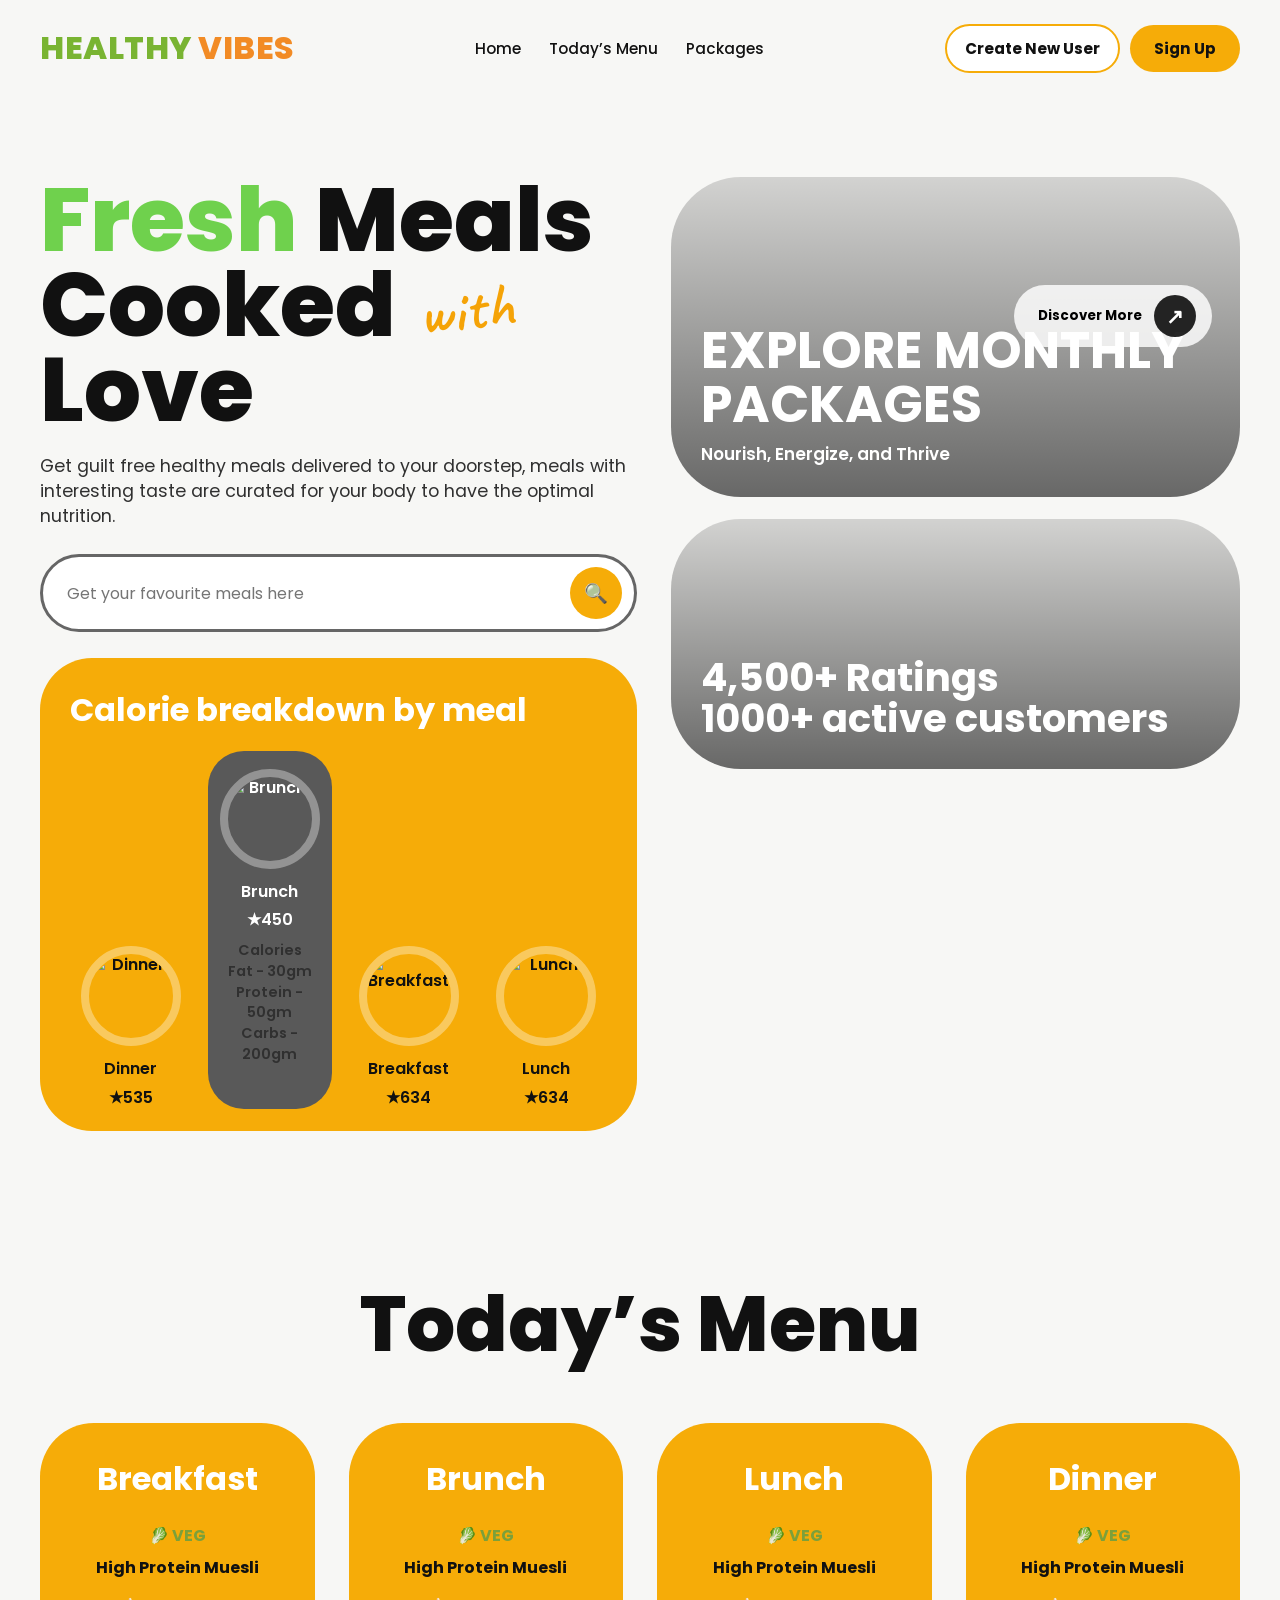
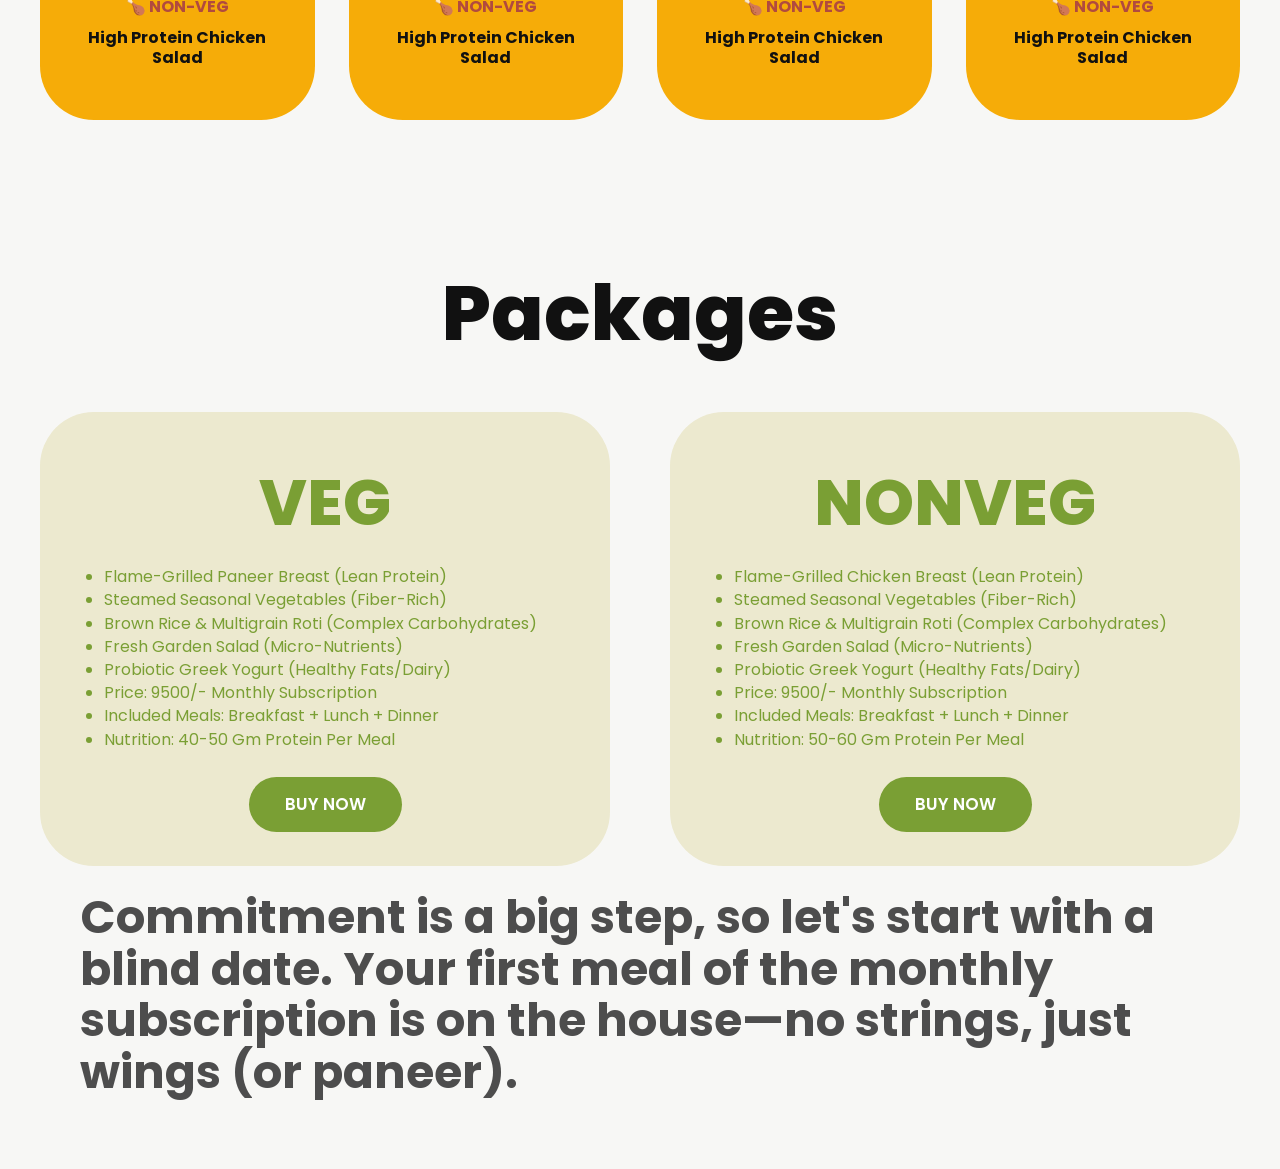
==== index.html @ 07b71674 "Add files via upload" ====
<!DOCTYPE html>
<html lang="en">
<head>
  <meta charset="UTF-8" />
  <meta name="viewport" content="width=device-width, initial-scale=1.0" />
  <title>HealthyVibes</title>
  <link rel="preconnect" href="https://fonts.googleapis.com">
  <link rel="preconnect" href="https://fonts.gstatic.com" crossorigin>
  <link href="https://fonts.googleapis.com/css2?family=Poppins:wght@300;400;500;600;700;800&family=Caveat:wght@600&display=swap" rel="stylesheet">
  <style>
    * { box-sizing: border-box; margin: 0; padding: 0; }
    body {
      font-family: 'Poppins', sans-serif;
      background: #f7f7f5;
      color: #111;
      line-height: 1.4;
    }
    a { text-decoration: none; color: inherit; }
    img { max-width: 100%; display: block; }
    .container { width: min(1200px, calc(100% - 40px)); margin: 0 auto; }

    .navbar {
      display: flex;
      align-items: center;
      justify-content: space-between;
      padding: 24px 0;
      gap: 18px;
    }
    .logo {
      font-size: 2rem;
      font-weight: 800;
      letter-spacing: 0.5px;
      white-space: nowrap;
    }
    .logo .healthy { color: #79b432; }
    .logo .vibes { color: #f28b25; }
    .nav-links {
      display: flex;
      align-items: center;
      gap: 28px;
      font-size: 0.95rem;
      font-weight: 500;
      justify-content: center;
      flex: 1;
    }
    .nav-actions {
      display: flex;
      align-items: center;
      gap: 10px;
    }
    .btn {
      border: none;
      cursor: pointer;
      font-family: inherit;
      border-radius: 999px;
      font-weight: 700;
      transition: 0.2s ease;
    }
    .btn:hover { transform: translateY(-1px); }
    .btn-outline {
      background: #fff;
      border: 2px solid #f6ac08;
      color: #111;
      padding: 11px 18px;
      font-size: 0.95rem;
    }
    .btn-signup {
      background: #f6ac08;
      color: #111;
      padding: 12px 24px;
      font-size: 0.95rem;
    }

    .hero {
      display: grid;
      grid-template-columns: 1.05fr 1fr;
      gap: 34px;
      align-items: start;
      margin-top: 10px;
    }
    .hero-left h1 {
      font-size: clamp(3.1rem, 7vw, 5.8rem);
      line-height: 0.95;
      font-weight: 800;
      margin-bottom: 22px;
    }
    .hero-left h1 .green { color: #6fd14d; }
    .hero-left h1 .script {
      color: #f5a307;
      font-family: 'Caveat', cursive;
      font-size: 0.7em;
      font-weight: 600;
      display: inline-block;
      transform: rotate(-8deg) translateY(-6px);
      margin-left: 6px;
    }
    .hero-left p {
      max-width: 650px;
      font-size: 1.1rem;
      color: #303030;
      margin-bottom: 26px;
    }
    .search-bar {
      display: flex;
      align-items: center;
      border: 3px solid #666;
      border-radius: 999px;
      padding: 10px 12px 10px 24px;
      background: white;
      margin-bottom: 26px;
    }
    .search-bar input {
      border: none;
      outline: none;
      flex: 1;
      font-size: 1rem;
      font-family: inherit;
      color: #444;
      background: transparent;
    }
    .search-btn {
      width: 52px;
      height: 52px;
      border-radius: 50%;
      background: #f6ac08;
      font-size: 1.2rem;
    }

    .calorie-card {
      background: #f6ac08;
      border-radius: 52px;
      padding: 30px 30px 22px;
      position: relative;
    }
    .calorie-card h2 {
      color: white;
      font-size: 2rem;
      margin-bottom: 18px;
      font-weight: 700;
    }
    .meal-list {
      display: grid;
      grid-template-columns: repeat(4, 1fr);
      gap: 16px;
      align-items: end;
    }
    .meal-item {
      text-align: center;
      font-weight: 600;
    }
    .meal-item img {
      width: 100px; height: 100px; object-fit: cover;
      border-radius: 50%;
      margin: 0 auto 12px;
      border: 8px solid rgba(255,255,255,0.35);
    }
    .meal-item small { display: block; margin-top: 6px; font-size: 1rem; }
    .meal-featured {
      background: #595959;
      color: white;
      border-radius: 36px;
      padding: 18px 12px;
    }
    .meal-featured p { font-size: 0.9rem; margin-top: 8px; line-height: 1.45; }

    .hero-right {
      display: grid;
      gap: 22px;
    }
    .promo-card, .rating-card {
      position: relative;
      min-height: 320px;
      border-radius: 70px;
      overflow: hidden;
      color: white;
      display: flex;
      align-items: end;
      padding: 30px;
      background-size: cover;
      background-position: center;
    }
    .promo-card::before, .rating-card::before {
      content: '';
      position: absolute; inset: 0;
      background: linear-gradient(to top, rgba(0,0,0,0.58), rgba(0,0,0,0.15));
    }
    .promo-card > div, .rating-card > div { position: relative; z-index: 1; }
    .promo-card {
      background-image: url('https://images.unsplash.com/photo-1547592180-85f173990554?auto=format&fit=crop&w=1200&q=80');
    }
    .rating-card {
      min-height: 250px;
      background-image: url('https://images.unsplash.com/photo-1512621776951-a57141f2eefd?auto=format&fit=crop&w=1200&q=80');
    }
    .promo-card h2 {
      font-size: clamp(2.1rem, 4vw, 3.8rem);
      font-weight: 700;
      line-height: 1.05;
      margin-bottom: 12px;
      max-width: 520px;
    }
    .promo-card p, .rating-card p {
      font-size: 1.05rem;
      font-weight: 600;
    }
    .discover-btn {
      position: absolute;
      right: 28px;
      bottom: 150px;
      z-index: 2;
      background: rgba(255,255,255,0.82);
      color: black;
      border-radius: 999px;
      padding: 10px 16px 10px 24px;
      display: flex;
      align-items: center;
      gap: 12px;
      font-weight: 700;
    }
    .discover-btn span:last-child {
      width: 42px; height: 42px; border-radius: 50%;
      background: rgba(0,0,0,0.85); color: white;
      display: grid; place-items: center;
      font-size: 1.3rem;
    }
    .rating-card h3 {
      font-size: clamp(2rem, 3vw, 3rem);
      line-height: 1.05;
      max-width: 560px;
    }

    section { padding: 70px 0; }
    .section-title {
      text-align: center;
      font-size: clamp(3rem, 6vw, 5rem);
      font-weight: 800;
      margin-bottom: 44px;
    }

    .menu-grid {
      display: grid;
      grid-template-columns: repeat(4, 1fr);
      gap: 34px;
    }
    .menu-card {
      background: #f6ac08;
      border-radius: 54px;
      padding: 34px 26px;
      text-align: center;
    }
    .menu-card h3 {
      color: white;
      font-size: 2rem;
      margin-bottom: 24px;
    }
    .menu-item { margin-bottom: 18px; }
    .menu-item .type {
      font-size: 1rem;
      font-weight: 700;
      margin-bottom: 10px;
      display: block;
    }
    .veg { color: #7ca03a; }
    .nonveg { color: #b14a3f; }
    .menu-item p {
      font-size: 1rem;
      font-weight: 700;
      line-height: 1.25;
    }

    .packages-grid {
      display: grid;
      grid-template-columns: repeat(2, 1fr);
      gap: 60px;
      margin-top: 10px;
      margin-bottom: 26px;
    }
    .package-card {
      background: #ece9cf;
      border-radius: 54px;
      padding: 46px 40px 34px;
      color: #7a9f34;
    }
    .package-card h3 {
      font-size: clamp(3rem, 5vw, 5rem);
      text-align: center;
      margin-bottom: 18px;
      font-weight: 800;
    }
    .package-card ul {
      padding-left: 24px;
      font-size: 1rem;
      line-height: 1.45;
      margin-bottom: 26px;
    }
    .buy-btn {
      display: block;
      margin: 0 auto;
      background: #7a9f34;
      color: white;
      border-radius: 999px;
      padding: 16px 36px;
      font-size: 1.05rem;
      font-weight: 600;
      width: fit-content;
    }
    .footer-note {
      font-size: clamp(1.9rem, 3.6vw, 3.3rem);
      font-weight: 700;
      line-height: 1.12;
      color: #4d4d4d;
      max-width: 1120px;
      margin: 24px auto 0;
    }

    @media (max-width: 1100px) {
      .hero, .packages-grid, .menu-grid { grid-template-columns: 1fr; }
      .meal-list { grid-template-columns: repeat(2, 1fr); }
      .discover-btn { position: static; margin-top: 18px; width: fit-content; }
      .navbar { flex-wrap: wrap; }
      .nav-links { order: 3; width: 100%; justify-content: center; }
    }
    @media (max-width: 700px) {
      .container { width: min(100% - 24px, 1200px); }
      .navbar { align-items: flex-start; }
      .nav-links { gap: 16px; font-size: 0.85rem; flex-wrap: wrap; }
      .nav-actions { width: 100%; justify-content: flex-end; }
      .meal-list { grid-template-columns: 1fr; }
      .promo-card, .rating-card, .calorie-card, .menu-card, .package-card { border-radius: 30px; }
      .promo-card, .rating-card { min-height: 260px; }
    }
  </style>
</head>
<body>
  <header class="container navbar">
    <div class="logo"><span class="healthy">HEALTHY</span> <span class="vibes">VIBES</span></div>

    <nav class="nav-links">
      <a href="#home">Home</a>
      <a href="#menu">Today’s Menu</a>
      <a href="#packages">Packages</a>
    </nav>

    <div class="nav-actions">
      <button class="btn btn-outline">Create New User</button>
      <button class="btn btn-signup">Sign Up</button>
    </div>
  </header>

  <main class="container">
    <section class="hero" id="home">
      <div class="hero-left">
        <h1><span class="green">Fresh</span> Meals<br>Cooked <span class="script">with</span><br>Love</h1>
        <p>Get guilt free healthy meals delivered to your doorstep, meals with interesting taste are curated for your body to have the optimal nutrition.</p>

        <div class="search-bar">
          <input type="text" placeholder="Get your favourite meals here">
          <button class="btn search-btn">🔍</button>
        </div>

        <div class="calorie-card">
          <h2>Calorie breakdown by meal</h2>
          <div class="meal-list">
            <div class="meal-item">
              <img src="https://images.unsplash.com/photo-1512058564366-18510be2db19?auto=format&fit=crop&w=400&q=80" alt="Dinner">
              Dinner
              <small>★535</small>
            </div>
            <div class="meal-item meal-featured">
              <img src="https://images.unsplash.com/photo-1490645935967-10de6ba17061?auto=format&fit=crop&w=400&q=80" alt="Brunch">
              Brunch
              <small>★450</small>
              <p>Calories<br>Fat - 30gm<br>Protein - 50gm<br>Carbs - 200gm</p>
            </div>
            <div class="meal-item">
              <img src="https://images.unsplash.com/photo-1511690743698-d9d85f2fbf38?auto=format&fit=crop&w=400&q=80" alt="Breakfast">
              Breakfast
              <small>★634</small>
            </div>
            <div class="meal-item">
              <img src="https://images.unsplash.com/photo-1543332164-6e82f355badc?auto=format&fit=crop&w=400&q=80" alt="Lunch">
              Lunch
              <small>★634</small>
            </div>
          </div>
        </div>
      </div>

      <div class="hero-right">
        <div class="promo-card">
          <button class="btn discover-btn"><span>Discover More</span><span>↗</span></button>
          <div>
            <h2>EXPLORE MONTHLY PACKAGES</h2>
            <p>Nourish, Energize, and Thrive</p>
          </div>
        </div>

        <div class="rating-card">
          <div>
            <h3>4,500+ Ratings<br>1000+ active customers</h3>
          </div>
        </div>
      </div>
    </section>

    <section id="menu">
      <h2 class="section-title">Today’s Menu</h2>
      <div class="menu-grid">
        <div class="menu-card">
          <h3>Breakfast</h3>
          <div class="menu-item"><span class="type veg">🥬 VEG</span><p>High Protein Muesli</p></div>
          <div class="menu-item"><span class="type nonveg">🍗 NON-VEG</span><p>High Protein Chicken Salad</p></div>
        </div>
        <div class="menu-card">
          <h3>Brunch</h3>
          <div class="menu-item"><span class="type veg">🥬 VEG</span><p>High Protein Muesli</p></div>
          <div class="menu-item"><span class="type nonveg">🍗 NON-VEG</span><p>High Protein Chicken Salad</p></div>
        </div>
        <div class="menu-card">
          <h3>Lunch</h3>
          <div class="menu-item"><span class="type veg">🥬 VEG</span><p>High Protein Muesli</p></div>
          <div class="menu-item"><span class="type nonveg">🍗 NON-VEG</span><p>High Protein Chicken Salad</p></div>
        </div>
        <div class="menu-card">
          <h3>Dinner</h3>
          <div class="menu-item"><span class="type veg">🥬 VEG</span><p>High Protein Muesli</p></div>
          <div class="menu-item"><span class="type nonveg">🍗 NON-VEG</span><p>High Protein Chicken Salad</p></div>
        </div>
      </div>
    </section>

    <section id="packages">
      <h2 class="section-title">Packages</h2>
      <div class="packages-grid">
        <div class="package-card">
          <h3>VEG</h3>
          <ul>
            <li>Flame-Grilled Paneer Breast (Lean Protein)</li>
            <li>Steamed Seasonal Vegetables (Fiber-Rich)</li>
            <li>Brown Rice & Multigrain Roti (Complex Carbohydrates)</li>
            <li>Fresh Garden Salad (Micro-Nutrients)</li>
            <li>Probiotic Greek Yogurt (Healthy Fats/Dairy)</li>
            <li>Price: 9500/- Monthly Subscription</li>
            <li>Included Meals: Breakfast + Lunch + Dinner</li>
            <li>Nutrition: 40-50 Gm Protein Per Meal</li>
          </ul>
          <a href="#" class="buy-btn">BUY NOW</a>
        </div>

        <div class="package-card">
          <h3>NONVEG</h3>
          <ul>
            <li>Flame-Grilled Chicken Breast (Lean Protein)</li>
            <li>Steamed Seasonal Vegetables (Fiber-Rich)</li>
            <li>Brown Rice & Multigrain Roti (Complex Carbohydrates)</li>
            <li>Fresh Garden Salad (Micro-Nutrients)</li>
            <li>Probiotic Greek Yogurt (Healthy Fats/Dairy)</li>
            <li>Price: 9500/- Monthly Subscription</li>
            <li>Included Meals: Breakfast + Lunch + Dinner</li>
            <li>Nutrition: 50-60 Gm Protein Per Meal</li>
          </ul>
          <a href="#" class="buy-btn">BUY NOW</a>
        </div>
      </div>

      <p class="footer-note">Commitment is a big step, so let's start with a blind date. Your first meal of the monthly subscription is on the house—no strings, just wings (or paneer).</p>
    </section>
  </main>
</body>
</html>
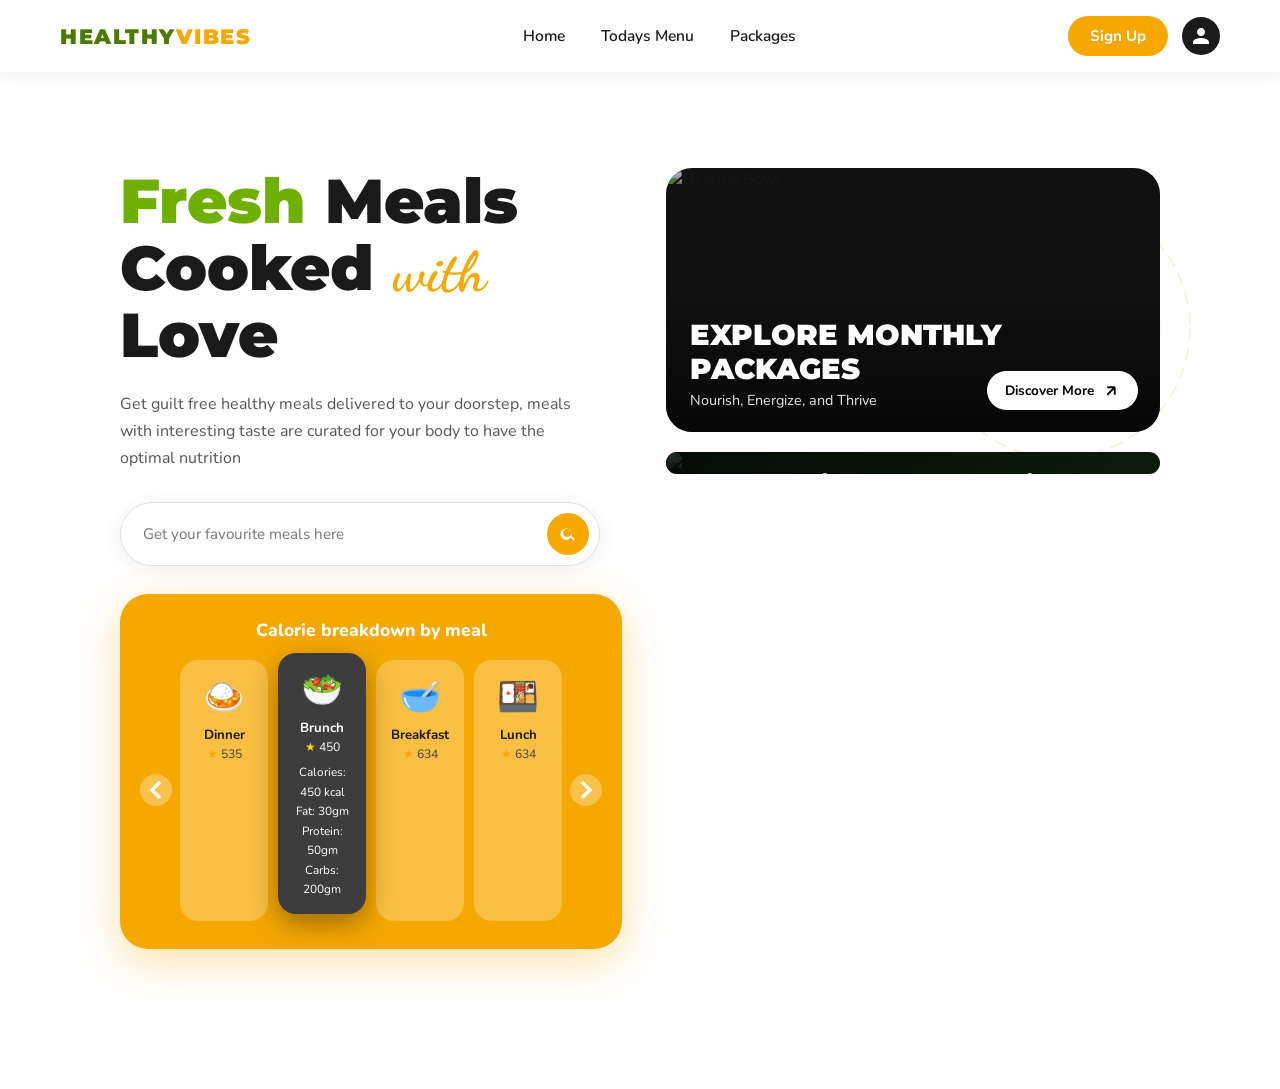
==== commit a14a6507: "Add files via upload" ====
--- a/index.html
+++ b/index.html
@@ -1,470 +1,1018 @@
-<!DOCTYPE html>
-<html lang="en">
-<head>
-  <meta charset="UTF-8" />
-  <meta name="viewport" content="width=device-width, initial-scale=1.0" />
-  <title>HealthyVibes</title>
-  <link rel="preconnect" href="https://fonts.googleapis.com">
-  <link rel="preconnect" href="https://fonts.gstatic.com" crossorigin>
-  <link href="https://fonts.googleapis.com/css2?family=Poppins:wght@300;400;500;600;700;800&family=Caveat:wght@600&display=swap" rel="stylesheet">
-  <style>
-    * { box-sizing: border-box; margin: 0; padding: 0; }
-    body {
-      font-family: 'Poppins', sans-serif;
-      background: #f7f7f5;
-      color: #111;
-      line-height: 1.4;
-    }
-    a { text-decoration: none; color: inherit; }
-    img { max-width: 100%; display: block; }
-    .container { width: min(1200px, calc(100% - 40px)); margin: 0 auto; }
-
-    .navbar {
-      display: flex;
-      align-items: center;
-      justify-content: space-between;
-      padding: 24px 0;
-      gap: 18px;
-    }
-    .logo {
-      font-size: 2rem;
-      font-weight: 800;
-      letter-spacing: 0.5px;
-      white-space: nowrap;
-    }
-    .logo .healthy { color: #79b432; }
-    .logo .vibes { color: #f28b25; }
-    .nav-links {
-      display: flex;
-      align-items: center;
-      gap: 28px;
-      font-size: 0.95rem;
-      font-weight: 500;
-      justify-content: center;
-      flex: 1;
-    }
-    .nav-actions {
-      display: flex;
-      align-items: center;
-      gap: 10px;
-    }
-    .btn {
-      border: none;
-      cursor: pointer;
-      font-family: inherit;
-      border-radius: 999px;
-      font-weight: 700;
-      transition: 0.2s ease;
-    }
-    .btn:hover { transform: translateY(-1px); }
-    .btn-outline {
-      background: #fff;
-      border: 2px solid #f6ac08;
-      color: #111;
-      padding: 11px 18px;
-      font-size: 0.95rem;
-    }
-    .btn-signup {
-      background: #f6ac08;
-      color: #111;
-      padding: 12px 24px;
-      font-size: 0.95rem;
-    }
-
-    .hero {
-      display: grid;
-      grid-template-columns: 1.05fr 1fr;
-      gap: 34px;
-      align-items: start;
-      margin-top: 10px;
-    }
-    .hero-left h1 {
-      font-size: clamp(3.1rem, 7vw, 5.8rem);
-      line-height: 0.95;
-      font-weight: 800;
-      margin-bottom: 22px;
-    }
-    .hero-left h1 .green { color: #6fd14d; }
-    .hero-left h1 .script {
-      color: #f5a307;
-      font-family: 'Caveat', cursive;
-      font-size: 0.7em;
-      font-weight: 600;
-      display: inline-block;
-      transform: rotate(-8deg) translateY(-6px);
-      margin-left: 6px;
-    }
-    .hero-left p {
-      max-width: 650px;
-      font-size: 1.1rem;
-      color: #303030;
-      margin-bottom: 26px;
-    }
-    .search-bar {
-      display: flex;
-      align-items: center;
-      border: 3px solid #666;
-      border-radius: 999px;
-      padding: 10px 12px 10px 24px;
-      background: white;
-      margin-bottom: 26px;
-    }
-    .search-bar input {
-      border: none;
-      outline: none;
-      flex: 1;
-      font-size: 1rem;
-      font-family: inherit;
-      color: #444;
-      background: transparent;
-    }
-    .search-btn {
-      width: 52px;
-      height: 52px;
-      border-radius: 50%;
-      background: #f6ac08;
-      font-size: 1.2rem;
-    }
-
-    .calorie-card {
-      background: #f6ac08;
-      border-radius: 52px;
-      padding: 30px 30px 22px;
-      position: relative;
-    }
-    .calorie-card h2 {
-      color: white;
-      font-size: 2rem;
-      margin-bottom: 18px;
-      font-weight: 700;
-    }
-    .meal-list {
-      display: grid;
-      grid-template-columns: repeat(4, 1fr);
-      gap: 16px;
-      align-items: end;
-    }
-    .meal-item {
-      text-align: center;
-      font-weight: 600;
-    }
-    .meal-item img {
-      width: 100px; height: 100px; object-fit: cover;
-      border-radius: 50%;
-      margin: 0 auto 12px;
-      border: 8px solid rgba(255,255,255,0.35);
-    }
-    .meal-item small { display: block; margin-top: 6px; font-size: 1rem; }
-    .meal-featured {
-      background: #595959;
-      color: white;
-      border-radius: 36px;
-      padding: 18px 12px;
-    }
-    .meal-featured p { font-size: 0.9rem; margin-top: 8px; line-height: 1.45; }
-
-    .hero-right {
-      display: grid;
-      gap: 22px;
-    }
-    .promo-card, .rating-card {
-      position: relative;
-      min-height: 320px;
-      border-radius: 70px;
-      overflow: hidden;
-      color: white;
-      display: flex;
-      align-items: end;
-      padding: 30px;
-      background-size: cover;
-      background-position: center;
-    }
-    .promo-card::before, .rating-card::before {
-      content: '';
-      position: absolute; inset: 0;
-      background: linear-gradient(to top, rgba(0,0,0,0.58), rgba(0,0,0,0.15));
-    }
-    .promo-card > div, .rating-card > div { position: relative; z-index: 1; }
-    .promo-card {
-      background-image: url('https://images.unsplash.com/photo-1547592180-85f173990554?auto=format&fit=crop&w=1200&q=80');
-    }
-    .rating-card {
-      min-height: 250px;
-      background-image: url('https://images.unsplash.com/photo-1512621776951-a57141f2eefd?auto=format&fit=crop&w=1200&q=80');
-    }
-    .promo-card h2 {
-      font-size: clamp(2.1rem, 4vw, 3.8rem);
-      font-weight: 700;
-      line-height: 1.05;
-      margin-bottom: 12px;
-      max-width: 520px;
-    }
-    .promo-card p, .rating-card p {
-      font-size: 1.05rem;
-      font-weight: 600;
-    }
-    .discover-btn {
-      position: absolute;
-      right: 28px;
-      bottom: 150px;
-      z-index: 2;
-      background: rgba(255,255,255,0.82);
-      color: black;
-      border-radius: 999px;
-      padding: 10px 16px 10px 24px;
-      display: flex;
-      align-items: center;
-      gap: 12px;
-      font-weight: 700;
-    }
-    .discover-btn span:last-child {
-      width: 42px; height: 42px; border-radius: 50%;
-      background: rgba(0,0,0,0.85); color: white;
-      display: grid; place-items: center;
-      font-size: 1.3rem;
-    }
-    .rating-card h3 {
-      font-size: clamp(2rem, 3vw, 3rem);
-      line-height: 1.05;
-      max-width: 560px;
-    }
-
-    section { padding: 70px 0; }
-    .section-title {
-      text-align: center;
-      font-size: clamp(3rem, 6vw, 5rem);
-      font-weight: 800;
-      margin-bottom: 44px;
-    }
-
-    .menu-grid {
-      display: grid;
-      grid-template-columns: repeat(4, 1fr);
-      gap: 34px;
-    }
-    .menu-card {
-      background: #f6ac08;
-      border-radius: 54px;
-      padding: 34px 26px;
-      text-align: center;
-    }
-    .menu-card h3 {
-      color: white;
-      font-size: 2rem;
-      margin-bottom: 24px;
-    }
-    .menu-item { margin-bottom: 18px; }
-    .menu-item .type {
-      font-size: 1rem;
-      font-weight: 700;
-      margin-bottom: 10px;
-      display: block;
-    }
-    .veg { color: #7ca03a; }
-    .nonveg { color: #b14a3f; }
-    .menu-item p {
-      font-size: 1rem;
-      font-weight: 700;
-      line-height: 1.25;
-    }
-
-    .packages-grid {
-      display: grid;
-      grid-template-columns: repeat(2, 1fr);
-      gap: 60px;
-      margin-top: 10px;
-      margin-bottom: 26px;
-    }
-    .package-card {
-      background: #ece9cf;
-      border-radius: 54px;
-      padding: 46px 40px 34px;
-      color: #7a9f34;
-    }
-    .package-card h3 {
-      font-size: clamp(3rem, 5vw, 5rem);
-      text-align: center;
-      margin-bottom: 18px;
-      font-weight: 800;
-    }
-    .package-card ul {
-      padding-left: 24px;
-      font-size: 1rem;
-      line-height: 1.45;
-      margin-bottom: 26px;
-    }
-    .buy-btn {
-      display: block;
-      margin: 0 auto;
-      background: #7a9f34;
-      color: white;
-      border-radius: 999px;
-      padding: 16px 36px;
-      font-size: 1.05rem;
-      font-weight: 600;
-      width: fit-content;
-    }
-    .footer-note {
-      font-size: clamp(1.9rem, 3.6vw, 3.3rem);
-      font-weight: 700;
-      line-height: 1.12;
-      color: #4d4d4d;
-      max-width: 1120px;
-      margin: 24px auto 0;
-    }
-
-    @media (max-width: 1100px) {
-      .hero, .packages-grid, .menu-grid { grid-template-columns: 1fr; }
-      .meal-list { grid-template-columns: repeat(2, 1fr); }
-      .discover-btn { position: static; margin-top: 18px; width: fit-content; }
-      .navbar { flex-wrap: wrap; }
-      .nav-links { order: 3; width: 100%; justify-content: center; }
-    }
-    @media (max-width: 700px) {
-      .container { width: min(100% - 24px, 1200px); }
-      .navbar { align-items: flex-start; }
-      .nav-links { gap: 16px; font-size: 0.85rem; flex-wrap: wrap; }
-      .nav-actions { width: 100%; justify-content: flex-end; }
-      .meal-list { grid-template-columns: 1fr; }
-      .promo-card, .rating-card, .calorie-card, .menu-card, .package-card { border-radius: 30px; }
-      .promo-card, .rating-card { min-height: 260px; }
-    }
-  </style>
-</head>
-<body>
-  <header class="container navbar">
-    <div class="logo"><span class="healthy">HEALTHY</span> <span class="vibes">VIBES</span></div>
-
-    <nav class="nav-links">
-      <a href="#home">Home</a>
-      <a href="#menu">Today’s Menu</a>
-      <a href="#packages">Packages</a>
-    </nav>
-
-    <div class="nav-actions">
-      <button class="btn btn-outline">Create New User</button>
-      <button class="btn btn-signup">Sign Up</button>
-    </div>
-  </header>
-
-  <main class="container">
-    <section class="hero" id="home">
-      <div class="hero-left">
-        <h1><span class="green">Fresh</span> Meals<br>Cooked <span class="script">with</span><br>Love</h1>
-        <p>Get guilt free healthy meals delivered to your doorstep, meals with interesting taste are curated for your body to have the optimal nutrition.</p>
-
-        <div class="search-bar">
-          <input type="text" placeholder="Get your favourite meals here">
-          <button class="btn search-btn">🔍</button>
-        </div>
-
-        <div class="calorie-card">
-          <h2>Calorie breakdown by meal</h2>
-          <div class="meal-list">
-            <div class="meal-item">
-              <img src="https://images.unsplash.com/photo-1512058564366-18510be2db19?auto=format&fit=crop&w=400&q=80" alt="Dinner">
-              Dinner
-              <small>★535</small>
-            </div>
-            <div class="meal-item meal-featured">
-              <img src="https://images.unsplash.com/photo-1490645935967-10de6ba17061?auto=format&fit=crop&w=400&q=80" alt="Brunch">
-              Brunch
-              <small>★450</small>
-              <p>Calories<br>Fat - 30gm<br>Protein - 50gm<br>Carbs - 200gm</p>
-            </div>
-            <div class="meal-item">
-              <img src="https://images.unsplash.com/photo-1511690743698-d9d85f2fbf38?auto=format&fit=crop&w=400&q=80" alt="Breakfast">
-              Breakfast
-              <small>★634</small>
-            </div>
-            <div class="meal-item">
-              <img src="https://images.unsplash.com/photo-1543332164-6e82f355badc?auto=format&fit=crop&w=400&q=80" alt="Lunch">
-              Lunch
-              <small>★634</small>
-            </div>
-          </div>
-        </div>
-      </div>
-
-      <div class="hero-right">
-        <div class="promo-card">
-          <button class="btn discover-btn"><span>Discover More</span><span>↗</span></button>
-          <div>
-            <h2>EXPLORE MONTHLY PACKAGES</h2>
-            <p>Nourish, Energize, and Thrive</p>
-          </div>
-        </div>
-
-        <div class="rating-card">
-          <div>
-            <h3>4,500+ Ratings<br>1000+ active customers</h3>
-          </div>
-        </div>
-      </div>
-    </section>
-
-    <section id="menu">
-      <h2 class="section-title">Today’s Menu</h2>
-      <div class="menu-grid">
-        <div class="menu-card">
-          <h3>Breakfast</h3>
-          <div class="menu-item"><span class="type veg">🥬 VEG</span><p>High Protein Muesli</p></div>
-          <div class="menu-item"><span class="type nonveg">🍗 NON-VEG</span><p>High Protein Chicken Salad</p></div>
-        </div>
-        <div class="menu-card">
-          <h3>Brunch</h3>
-          <div class="menu-item"><span class="type veg">🥬 VEG</span><p>High Protein Muesli</p></div>
-          <div class="menu-item"><span class="type nonveg">🍗 NON-VEG</span><p>High Protein Chicken Salad</p></div>
-        </div>
-        <div class="menu-card">
-          <h3>Lunch</h3>
-          <div class="menu-item"><span class="type veg">🥬 VEG</span><p>High Protein Muesli</p></div>
-          <div class="menu-item"><span class="type nonveg">🍗 NON-VEG</span><p>High Protein Chicken Salad</p></div>
-        </div>
-        <div class="menu-card">
-          <h3>Dinner</h3>
-          <div class="menu-item"><span class="type veg">🥬 VEG</span><p>High Protein Muesli</p></div>
-          <div class="menu-item"><span class="type nonveg">🍗 NON-VEG</span><p>High Protein Chicken Salad</p></div>
-        </div>
-      </div>
-    </section>
-
-    <section id="packages">
-      <h2 class="section-title">Packages</h2>
-      <div class="packages-grid">
-        <div class="package-card">
-          <h3>VEG</h3>
-          <ul>
-            <li>Flame-Grilled Paneer Breast (Lean Protein)</li>
-            <li>Steamed Seasonal Vegetables (Fiber-Rich)</li>
-            <li>Brown Rice & Multigrain Roti (Complex Carbohydrates)</li>
-            <li>Fresh Garden Salad (Micro-Nutrients)</li>
-            <li>Probiotic Greek Yogurt (Healthy Fats/Dairy)</li>
-            <li>Price: 9500/- Monthly Subscription</li>
-            <li>Included Meals: Breakfast + Lunch + Dinner</li>
-            <li>Nutrition: 40-50 Gm Protein Per Meal</li>
-          </ul>
-          <a href="#" class="buy-btn">BUY NOW</a>
-        </div>
-
-        <div class="package-card">
-          <h3>NONVEG</h3>
-          <ul>
-            <li>Flame-Grilled Chicken Breast (Lean Protein)</li>
-            <li>Steamed Seasonal Vegetables (Fiber-Rich)</li>
-            <li>Brown Rice & Multigrain Roti (Complex Carbohydrates)</li>
-            <li>Fresh Garden Salad (Micro-Nutrients)</li>
-            <li>Probiotic Greek Yogurt (Healthy Fats/Dairy)</li>
-            <li>Price: 9500/- Monthly Subscription</li>
-            <li>Included Meals: Breakfast + Lunch + Dinner</li>
-            <li>Nutrition: 50-60 Gm Protein Per Meal</li>
-          </ul>
-          <a href="#" class="buy-btn">BUY NOW</a>
-        </div>
-      </div>
-
-      <p class="footer-note">Commitment is a big step, so let's start with a blind date. Your first meal of the monthly subscription is on the house—no strings, just wings (or paneer).</p>
-    </section>
-  </main>
-</body>
-</html>+<!DOCTYPE html>
+<html lang="en">
+<head>
+<meta charset="UTF-8">
+<meta name="viewport" content="width=device-width, initial-scale=1.0">
+<title>HealthyVibes – Fresh Meals Cooked with Love</title>
+<link href="https://fonts.googleapis.com/css2?family=Montserrat:ital,wght@0,700;0,800;0,900;1,700&family=Nunito:wght@400;600;700;800&family=Dancing+Script:wght@700&display=swap" rel="stylesheet">
+<style>
+:root{
+  --yellow:#F5A800; --yellow-glow:rgba(245,168,0,.35);
+  --green:#4A7A00;  --green-light:#6FAF00; --green-glow:rgba(111,175,0,.3);
+  --dark:#1A1A1A;   --cream:#FAFAF2; --gray-bg:#3D3D3D;
+  --white:#fff;
+}
+*{margin:0;padding:0;box-sizing:border-box;}
+html{scroll-behavior:smooth;}
+body{font-family:'Nunito',sans-serif;background:#fff;color:var(--dark);overflow-x:hidden;}
+
+/* ══════════════════════════════
+   FLOATING PRODUCE PARTICLES
+══════════════════════════════ */
+#particles{position:fixed;inset:0;pointer-events:none;z-index:0;overflow:hidden;}
+.particle{
+  position:absolute;opacity:0;
+  animation:floatUp linear infinite;
+  will-change:transform,opacity;
+  user-select:none;
+}
+@keyframes floatUp{
+  0%  {opacity:0;  transform:translateY(110vh) rotate(0deg) scale(.6);}
+  8%  {opacity:.16;}
+  88% {opacity:.13;}
+  100%{opacity:0;  transform:translateY(-10vh) rotate(380deg) scale(1.1);}
+}
+
+/* ══════════════════════════════
+   LEAF CURSOR TRAIL
+══════════════════════════════ */
+.leaf-trail{
+  position:fixed;pointer-events:none;z-index:9999;
+  font-size:1rem;line-height:1;
+  animation:leafFade .75s ease forwards;
+}
+@keyframes leafFade{
+  0%  {opacity:.9;transform:translateY(0) rotate(0) scale(1);}
+  100%{opacity:0; transform:translateY(-30px) rotate(50deg) scale(.3);}
+}
+
+/* ══════════════════════════════
+   NAV
+══════════════════════════════ */
+nav{
+  display:flex;align-items:center;justify-content:space-between;
+  padding:16px 60px;position:sticky;top:0;z-index:300;
+  background:rgba(255,255,255,.92);backdrop-filter:blur(14px);
+  box-shadow:0 2px 24px rgba(0,0,0,.07);
+  animation:navDrop .7s cubic-bezier(.22,1,.36,1) both;
+}
+@keyframes navDrop{from{transform:translateY(-80px);opacity:0}to{transform:translateY(0);opacity:1}}
+
+.logo{
+  font-family:'Montserrat',sans-serif;font-weight:900;font-size:1.3rem;
+  letter-spacing:1.5px;cursor:pointer;transition:transform .2s;
+}
+.logo:hover{transform:scale(1.05);}
+.logo .l1{color:var(--green);}
+.logo .l2{color:var(--yellow);}
+
+.nav-links{display:flex;gap:36px;list-style:none;}
+.nav-links a{
+  text-decoration:none;color:var(--dark);font-weight:600;font-size:.97rem;cursor:pointer;
+  position:relative;transition:color .2s;
+}
+.nav-links a::after{
+  content:'';position:absolute;bottom:-3px;left:50%;width:0;height:2.5px;
+  background:var(--green-light);border-radius:2px;
+  transition:width .25s,left .25s;
+}
+.nav-links a:hover{color:var(--green);}
+.nav-links a:hover::after{width:100%;left:0;}
+
+.nav-right{display:flex;align-items:center;gap:14px;}
+.nav-username{font-weight:700;color:var(--green);font-size:.95rem;display:none;
+  animation:popIn .45s cubic-bezier(.34,1.56,.64,1);}
+@keyframes popIn{from{transform:scale(0);opacity:0}to{transform:scale(1);opacity:1}}
+
+.btn-signup{
+  background:var(--yellow);color:#fff;border:none;padding:10px 22px;
+  border-radius:50px;font-weight:700;font-size:.95rem;cursor:pointer;
+  font-family:'Nunito',sans-serif;
+  transition:background .2s,transform .15s,box-shadow .2s;
+}
+.btn-signup:hover{
+  background:#d48f00;transform:translateY(-2px);
+  box-shadow:0 6px 20px var(--yellow-glow);
+}
+.user-icon{
+  width:38px;height:38px;border-radius:50%;background:var(--dark);
+  display:flex;align-items:center;justify-content:center;cursor:pointer;
+  transition:transform .2s,box-shadow .2s;
+}
+.user-icon:hover{transform:scale(1.1);box-shadow:0 4px 14px rgba(0,0,0,.25);}
+.user-icon svg{fill:#fff;width:20px;height:20px;}
+
+/* ══════════════════════════════
+   PAGES
+══════════════════════════════ */
+.page{display:none;position:relative;z-index:1;}
+.page.active{display:block;}
+.page-enter{animation:pageReveal .55s cubic-bezier(.22,1,.36,1) both;}
+@keyframes pageReveal{from{opacity:0;transform:translateY(22px)}to{opacity:1;transform:translateY(0)}}
+
+/* ══════════════════════════════
+   HOME  — HERO
+══════════════════════════════ */
+#home{padding:48px 60px 70px;}
+.home-grid{display:grid;grid-template-columns:1fr 1fr;gap:44px;align-items:start;}
+
+/* ── Montserrat hero title ── */
+.hero-left h1{
+  font-family:'Montserrat',sans-serif;
+  font-size:3.85rem;line-height:1.08;font-weight:900;
+  opacity:0;
+  animation:heroIn .95s cubic-bezier(.22,1,.36,1) .15s both;
+}
+@keyframes heroIn{
+  from{opacity:0;transform:translateY(48px) skewY(3deg);}
+  to  {opacity:1;transform:translateY(0) skewY(0);}
+}
+.hero-left h1 .word-fresh{
+  color:var(--green-light);display:inline-block;
+  animation:freshPop 1.1s cubic-bezier(.34,1.56,.64,1) .42s both;
+}
+@keyframes freshPop{
+  from{opacity:0;transform:scale(.6) rotate(-6deg);}
+  to  {opacity:1;transform:scale(1) rotate(0);}
+}
+/* "with" in Dancing Script cursive for the handwritten touch */
+.hero-left h1 .word-with{
+  font-family:'Dancing Script',cursive;font-weight:700;
+  color:var(--yellow);font-size:3.5rem;display:inline-block;
+  animation:scriptSlide .9s ease .7s both;
+}
+@keyframes scriptSlide{
+  from{opacity:0;transform:translateX(-24px) rotate(-3deg);}
+  to  {opacity:1;transform:translateX(0) rotate(0);}
+}
+
+.hero-tagline{
+  color:#555;font-size:1rem;line-height:1.7;margin:22px 0 30px;max-width:480px;
+  opacity:0;animation:fadeUp .8s ease .85s both;
+}
+@keyframes fadeUp{from{opacity:0;transform:translateY(20px)}to{opacity:1;transform:translateY(0)}}
+
+/* ── SEARCH ── */
+.search-wrap{
+  position:relative;max-width:480px;
+  opacity:0;animation:fadeUp .8s ease 1.05s both;
+}
+.search-bar{
+  display:flex;align-items:center;border:1.5px solid #e0e0e0;border-radius:50px;
+  padding:10px 10px 10px 22px;background:#fff;
+  box-shadow:0 4px 22px rgba(0,0,0,.07);
+  transition:box-shadow .25s,border-color .25s;
+}
+.search-bar:focus-within{
+  border-color:var(--yellow);
+  box-shadow:0 4px 28px var(--yellow-glow);
+}
+.search-bar input{flex:1;border:none;outline:none;font-size:.95rem;font-family:'Nunito',sans-serif;}
+.search-btn{
+  width:42px;height:42px;border-radius:50%;background:var(--yellow);border:none;
+  cursor:pointer;display:flex;align-items:center;justify-content:center;
+  transition:transform .15s,background .2s;
+}
+.search-btn:hover{background:#d48f00;transform:scale(1.09);}
+.search-btn svg{fill:#fff;width:18px;height:18px;}
+
+.search-dropdown{
+  display:none;position:absolute;top:calc(100% + 8px);left:0;right:0;
+  background:#fff;border-radius:18px;box-shadow:0 10px 40px rgba(0,0,0,.14);
+  z-index:60;overflow:hidden;max-height:340px;overflow-y:auto;
+}
+.search-dropdown.open{display:block;animation:dropIn .22s ease;}
+@keyframes dropIn{from{opacity:0;transform:translateY(-8px)}to{opacity:1;transform:translateY(0)}}
+.search-group-title{
+  padding:10px 18px 4px;font-size:.72rem;font-weight:800;
+  color:var(--yellow);text-transform:uppercase;letter-spacing:.6px;background:#FFFBF0;
+}
+.search-item{
+  display:flex;align-items:center;gap:12px;padding:11px 18px;cursor:pointer;
+  transition:background .14s;
+}
+.search-item:hover{background:#FFF8EC;}
+.si-emoji{font-size:1.5rem;}
+.si-name{font-weight:700;font-size:.9rem;}
+.si-meta{font-size:.74rem;color:#bbb;}
+.si-badge{padding:3px 10px;border-radius:20px;font-size:.7rem;font-weight:700;margin-left:auto;flex-shrink:0;}
+.si-badge.veg{background:#E8F5E9;color:var(--green);}
+.si-badge.nonveg{background:#FFEBEE;color:#c0392b;}
+.no-result{padding:20px;text-align:center;color:#ccc;font-size:.9rem;}
+
+/* ── CALORIE SECTION ── */
+.calorie-section{
+  background:var(--yellow);border-radius:28px;padding:24px 20px 28px;
+  margin-top:28px;max-width:520px;position:relative;overflow:hidden;
+  box-shadow:0 12px 44px var(--yellow-glow);
+  opacity:0;animation:fadeUp .8s ease 1.2s both;
+}
+/* Shimmer sweep */
+.calorie-section::before{
+  content:'';position:absolute;top:-60%;left:-70%;width:70px;height:320%;
+  background:rgba(255,255,255,.22);transform:skewX(-18deg);
+  animation:shimmer 4s ease-in-out 2.5s infinite;
+}
+@keyframes shimmer{0%,100%{left:-70%}50%{left:130%}}
+
+.calorie-section h3{color:#fff;font-weight:800;font-size:1.1rem;text-align:center;margin-bottom:18px;}
+.meal-carousel{display:flex;align-items:center;gap:8px;}
+.carousel-btn{
+  width:32px;height:32px;border-radius:50%;background:rgba(255,255,255,.3);
+  border:none;cursor:pointer;display:flex;align-items:center;justify-content:center;
+  flex-shrink:0;transition:background .2s,transform .15s;
+}
+.carousel-btn:hover{background:rgba(255,255,255,.5);transform:scale(1.1);}
+.meal-cards{display:flex;gap:10px;flex:1;justify-content:center;}
+.meal-card{
+  background:rgba(255,255,255,.26);border-radius:18px;padding:14px 12px;
+  text-align:center;cursor:pointer;flex:1;min-width:88px;
+  transition:all .32s cubic-bezier(.34,1.56,.64,1);
+}
+.meal-card:hover{transform:translateY(-5px);}
+.meal-card.active{
+  background:var(--gray-bg);
+  transform:translateY(-7px);
+  box-shadow:0 10px 28px rgba(0,0,0,.35);
+}
+.meal-card .meal-emoji{
+  font-size:2.1rem;margin-bottom:6px;display:block;
+  transition:transform .3s;
+}
+.meal-card.active .meal-emoji{animation:emojiPop .5s cubic-bezier(.34,1.56,.64,1);}
+@keyframes emojiPop{
+  0%  {transform:scale(1);}
+  40% {transform:scale(1.35) rotate(-10deg);}
+  100%{transform:scale(1) rotate(0);}
+}
+.meal-card .meal-name{font-weight:700;font-size:.83rem;}
+.meal-card:not(.active) .meal-name{color:#1A1A1A;}
+.meal-card.active .meal-name{color:#fff;}
+.meal-card .meal-cal{font-size:.76rem;margin-top:2px;}
+.meal-card:not(.active) .meal-cal{color:#444;}
+.meal-card.active .meal-cal{color:#fff;}
+.meal-details{margin-top:8px;font-size:.74rem;color:#fff;line-height:1.65;display:none;}
+.meal-card.active .meal-details{display:block;animation:fadeIn .3s ease;}
+@keyframes fadeIn{from{opacity:0}to{opacity:1}}
+.star{color:var(--yellow);}
+.meal-card.active .star{color:#FFD700;}
+
+/* ── HERO RIGHT ── */
+.hero-right{
+  display:flex;flex-direction:column;gap:20px;
+  opacity:0;animation:slideRight .9s cubic-bezier(.22,1,.36,1) .3s both;
+}
+@keyframes slideRight{from{opacity:0;transform:translateX(55px)}to{opacity:1;transform:translateX(0)}}
+
+.promo-card{
+  border-radius:26px;overflow:hidden;position:relative;
+  cursor:pointer;height:264px;background:#111;
+  transition:transform .35s cubic-bezier(.22,1,.36,1),box-shadow .35s;
+}
+.promo-card:hover{transform:translateY(-5px) scale(1.012);box-shadow:0 22px 54px rgba(0,0,0,.22);}
+.promo-card img{
+  width:100%;height:100%;object-fit:cover;opacity:.72;
+  transition:opacity .45s,transform .55s;
+}
+.promo-card:hover img{opacity:.88;transform:scale(1.05);}
+.promo-overlay{
+  position:absolute;bottom:0;left:0;right:0;padding:22px 24px;
+  background:linear-gradient(transparent,rgba(0,0,0,.68));
+}
+.promo-overlay h2{
+  color:#fff;font-family:'Montserrat',sans-serif;
+  font-size:1.8rem;line-height:1.18;font-weight:900;
+}
+.promo-overlay p{color:rgba(255,255,255,.9);font-size:.9rem;margin-top:4px;}
+.discover-btn{
+  position:absolute;bottom:22px;right:22px;
+  background:#fff;border:none;border-radius:50px;padding:10px 18px;
+  font-weight:700;font-size:.85rem;cursor:pointer;
+  display:flex;align-items:center;gap:8px;
+  font-family:'Nunito',sans-serif;
+  transition:background .2s,transform .2s,box-shadow .2s,color .2s;
+}
+.discover-btn:hover{
+  background:var(--yellow);color:#fff;
+  transform:translateY(-2px);box-shadow:0 8px 22px var(--yellow-glow);
+}
+.discover-btn svg{width:18px;height:18px;transition:transform .2s;}
+.discover-btn:hover svg{transform:translate(3px,-3px);}
+
+/* ── STATS + RATINGS ── */
+.stats-card{border-radius:26px;overflow:hidden;position:relative;background:#112211;}
+.stats-card img{width:100%;height:215px;object-fit:cover;opacity:.38;transition:transform 9s ease;}
+.stats-card:hover img{transform:scale(1.07);}
+.stats-overlay{
+  position:absolute;inset:0;padding:18px 22px;
+  background:linear-gradient(145deg,rgba(0,0,0,.68),rgba(0,0,0,.2));
+}
+.stats-overlay h2{
+  color:#fff;font-family:'Montserrat',sans-serif;
+  font-size:1.45rem;font-weight:900;line-height:1.28;margin-bottom:14px;
+}
+/* animated counter highlight */
+.stats-overlay h2 span{
+  color:var(--yellow);
+  animation:pulse-num 2.5s ease-in-out infinite;
+}
+@keyframes pulse-num{0%,100%{text-shadow:0 0 0 transparent}50%{text-shadow:0 0 14px var(--yellow-glow)}}
+
+.ratings-list{display:flex;flex-direction:column;gap:9px;}
+.rating-row{
+  display:flex;align-items:center;gap:10px;
+  opacity:0;transform:translateX(-18px);
+  transition:opacity .5s,transform .5s;
+}
+.rating-row.visible{opacity:1;transform:translateX(0);}
+.rating-avatar{
+  width:32px;height:32px;border-radius:50%;
+  display:flex;align-items:center;justify-content:center;
+  font-size:.85rem;font-weight:700;color:#fff;
+  border:2px solid rgba(255,255,255,.38);flex-shrink:0;
+}
+.rating-text{flex:1;}
+.rating-name{color:#fff;font-size:.78rem;font-weight:700;line-height:1.1;}
+.rating-comment{color:rgba(255,255,255,.8);font-size:.7rem;line-height:1.28;}
+.rating-stars{
+  color:#FFD700;font-size:.74rem;flex-shrink:0;
+  animation:starGlow 2s ease-in-out infinite;
+}
+@keyframes starGlow{0%,100%{filter:brightness(1)}50%{filter:brightness(1.5) drop-shadow(0 0 4px #FFD700)}}
+
+/* ══════════════════════════════
+   SCROLL REVEAL
+══════════════════════════════ */
+.reveal{opacity:0;transform:translateY(40px);transition:opacity .65s ease,transform .65s ease;}
+.reveal.visible{opacity:1;transform:translateY(0);}
+
+/* ══════════════════════════════
+   TODAY'S MENU
+══════════════════════════════ */
+#menu{padding:52px 60px;}
+#menu h1{
+  font-family:'Montserrat',sans-serif;font-size:2.9rem;font-weight:900;
+  text-align:center;margin-bottom:44px;
+}
+.menu-grid{display:grid;grid-template-columns:repeat(4,1fr);gap:24px;}
+.menu-card{
+  background:var(--yellow);border-radius:28px;padding:28px 20px 26px;text-align:center;
+  box-shadow:0 8px 28px var(--yellow-glow);
+  transition:transform .32s cubic-bezier(.34,1.56,.64,1),box-shadow .32s;
+}
+.menu-card:hover{transform:translateY(-10px) rotate(.6deg);box-shadow:0 20px 44px rgba(245,168,0,.4);}
+.menu-card h3{color:#fff;font-family:'Montserrat',sans-serif;font-size:1.25rem;font-weight:800;margin-bottom:16px;}
+.food-type{display:flex;align-items:center;justify-content:center;gap:6px;margin:10px 0 4px;}
+.food-type.veg{color:var(--green-light);font-weight:700;font-size:.9rem;}
+.food-type.nonveg{color:#c0392b;font-weight:700;font-size:.9rem;}
+.food-name{font-weight:800;font-size:.93rem;color:#1A1A1A;margin:4px 0 12px;}
+
+/* ══════════════════════════════
+   PACKAGES
+══════════════════════════════ */
+#packages{padding:52px 60px;}
+#packages>h1{
+  font-family:'Montserrat',sans-serif;font-size:2.9rem;font-weight:900;
+  text-align:center;margin-bottom:44px;
+}
+.pkg-grid{display:grid;grid-template-columns:1fr 1fr;gap:30px;max-width:900px;margin:0 auto;}
+.pkg-card{
+  background:#FAFAE8;border-radius:28px;padding:36px 32px;
+  transition:transform .3s,box-shadow .3s;
+}
+.pkg-card:hover{transform:translateY(-7px);box-shadow:0 22px 52px var(--green-glow);}
+.pkg-card h2{color:var(--green);font-family:'Montserrat',sans-serif;font-size:2.4rem;font-weight:900;text-align:center;margin-bottom:20px;}
+.pkg-card ul{list-style:disc;padding-left:20px;color:#444;line-height:1.9;font-size:.92rem;}
+.btn-buy{
+  display:block;width:100%;margin-top:24px;background:var(--green);color:#fff;border:none;
+  border-radius:50px;padding:14px;font-size:1rem;font-weight:700;cursor:pointer;
+  font-family:'Nunito',sans-serif;
+  transition:background .2s,transform .15s,box-shadow .2s;
+}
+.btn-buy:hover{background:#2f5500;transform:translateY(-2px);box-shadow:0 8px 24px var(--green-glow);}
+.pkg-tagline{
+  text-align:center;font-size:1.18rem;font-weight:700;color:var(--dark);
+  margin-top:38px;max-width:800px;margin-left:auto;margin-right:auto;line-height:1.55;
+}
+
+/* ══════════════════════════════
+   MODALS
+══════════════════════════════ */
+.modal-overlay{
+  display:none;position:fixed;inset:0;background:rgba(0,0,0,.52);
+  z-index:999;align-items:center;justify-content:center;backdrop-filter:blur(5px);
+}
+.modal-overlay.open{display:flex;}
+.modal{
+  background:#fff;border-radius:26px;padding:42px;max-width:780px;width:92%;
+  max-height:88vh;overflow-y:auto;position:relative;
+  animation:modalIn .38s cubic-bezier(.22,1,.36,1);
+}
+@keyframes modalIn{
+  from{opacity:0;transform:translateY(44px) scale(.95);}
+  to  {opacity:1;transform:translateY(0) scale(1);}
+}
+.modal-close{
+  position:absolute;top:16px;right:20px;background:none;border:none;
+  font-size:1.6rem;cursor:pointer;color:#bbb;line-height:1;
+  transition:color .2s,transform .25s;
+}
+.modal-close:hover{color:#333;transform:rotate(90deg);}
+.modal h2{font-family:'Montserrat',sans-serif;font-size:2rem;font-weight:900;margin-bottom:6px;}
+.modal p.sub{color:#777;margin-bottom:28px;}
+.modal-meals{display:grid;grid-template-columns:1fr 1fr;gap:20px;}
+.modal-meal-card{
+  background:var(--cream);border-radius:18px;padding:20px 22px;
+  transition:transform .26s;
+}
+.modal-meal-card:hover{transform:translateY(-4px);}
+.modal-meal-card h4{font-size:1rem;font-weight:800;margin-bottom:12px;}
+.modal-meal-item{display:flex;align-items:center;gap:10px;margin:8px 0;}
+.badge{padding:3px 10px;border-radius:20px;font-size:.72rem;font-weight:700;}
+.badge.veg{background:#E8F5E9;color:var(--green);}
+.badge.nonveg{background:#FFEBEE;color:#c0392b;}
+.modal-meal-item .name{font-size:.88rem;font-weight:600;}
+
+/* ── AUTH MODAL ── */
+#authModal .modal{max-width:430px;padding:40px 38px;}
+.auth-tabs{display:flex;margin-bottom:28px;border-radius:14px;overflow:hidden;border:1.5px solid #eee;}
+.auth-tab{
+  flex:1;padding:12px;text-align:center;font-weight:700;font-size:.95rem;cursor:pointer;
+  background:#F7F7F7;color:#aaa;border:none;
+  font-family:'Nunito',sans-serif;transition:all .25s;
+}
+.auth-tab.active{background:var(--yellow);color:#fff;}
+.auth-form{display:none;}
+.auth-form.active{display:block;animation:fadeUp .3s ease;}
+.auth-form h3{font-family:'Montserrat',sans-serif;font-size:1.45rem;font-weight:900;margin-bottom:4px;}
+.auth-form .hint{color:#888;font-size:.86rem;margin-bottom:20px;}
+.field{margin-bottom:14px;}
+.field label{display:block;font-weight:700;font-size:.83rem;margin-bottom:5px;color:#444;}
+.field input{
+  width:100%;border:1.5px solid #ddd;border-radius:12px;padding:11px 16px;
+  font-size:.93rem;font-family:'Nunito',sans-serif;outline:none;
+  transition:border .2s,box-shadow .2s;
+}
+.field input:focus{border-color:var(--yellow);box-shadow:0 0 0 3px rgba(245,168,0,.12);}
+.btn-auth{
+  width:100%;background:var(--yellow);color:#fff;border:none;border-radius:50px;
+  padding:13px;font-size:1rem;font-weight:700;cursor:pointer;
+  font-family:'Nunito',sans-serif;
+  transition:background .2s,transform .15s,box-shadow .2s;margin-top:4px;
+}
+.btn-auth:hover{background:#d48f00;transform:translateY(-2px);box-shadow:0 6px 20px var(--yellow-glow);}
+.auth-msg{font-size:.84rem;margin-top:10px;text-align:center;min-height:18px;}
+.auth-msg.success{color:var(--green);}
+.auth-msg.error{color:#c0392b;}
+.switch-link{text-align:center;margin-top:12px;font-size:.84rem;color:#aaa;}
+.switch-link span{color:var(--yellow);font-weight:700;cursor:pointer;}
+.switch-link span:hover{text-decoration:underline;}
+
+/* ══════════════════════════════
+   NUTRIENT ORBIT ANIMATION
+   (decorative spinning ring on hero)
+══════════════════════════════ */
+.nutrient-ring{
+  position:absolute;right:-40px;top:20px;
+  width:280px;height:280px;pointer-events:none;z-index:0;
+  opacity:.12;
+  animation:ringRotate 20s linear infinite;
+}
+@keyframes ringRotate{from{transform:rotate(0)}to{transform:rotate(360deg)}}
+.hero-right{position:relative;}
+
+/* ══════════════════════════════
+   HEARTBEAT PULSE on calorie box
+══════════════════════════════ */
+@keyframes heartbeat{
+  0%,100%{transform:scale(1);}
+  14%    {transform:scale(1.04);}
+  28%    {transform:scale(.98);}
+  42%    {transform:scale(1.05);}
+  70%    {transform:scale(.99);}
+}
+.calorie-section{animation:fadeUp .8s ease 1.2s both, heartbeat 4s ease 3s infinite;}
+
+/* ══════════════════════════════
+   VEGGIE TRAIL on search focus
+══════════════════════════════ */
+.veggie-burst{
+  position:fixed;pointer-events:none;z-index:9998;font-size:1.2rem;
+  animation:burstFade .6s ease forwards;
+}
+@keyframes burstFade{
+  0%  {opacity:1;transform:translateY(0) scale(1);}
+  100%{opacity:0;transform:translateY(-40px) scale(.2);}
+}
+</style>
+</head>
+<body>
+
+<!-- FLOATING PRODUCE BG -->
+<div id="particles"></div>
+
+<!-- ════ NAV ════ -->
+<nav>
+  <div class="logo" onclick="showPage('home')">
+    <span class="l1">HEALTHY</span><span class="l2">VIBES</span>
+  </div>
+  <ul class="nav-links">
+    <li><a onclick="showPage('home')">Home</a></li>
+    <li><a onclick="showPage('menu')">Todays Menu</a></li>
+    <li><a onclick="showPage('packages')">Packages</a></li>
+  </ul>
+  <div class="nav-right">
+    <span class="nav-username" id="navUsername"></span>
+    <button class="btn-signup" id="navSignupBtn" onclick="openAuth('signup')">Sign Up</button>
+    <div class="user-icon" onclick="openAuth('login')">
+      <svg viewBox="0 0 24 24"><path d="M12 12c2.7 0 4.8-2.1 4.8-4.8S14.7 2.4 12 2.4 7.2 4.5 7.2 7.2 9.3 12 12 12zm0 2.4c-3.2 0-9.6 1.6-9.6 4.8v2.4h19.2v-2.4c0-3.2-6.4-4.8-9.6-4.8z"/></svg>
+    </div>
+  </div>
+</nav>
+
+<!-- ════════ HOME ════════ -->
+<div id="home" class="page active">
+<div style="padding:48px 60px 70px;position:relative;">
+<div class="home-grid">
+
+  <!-- LEFT -->
+  <div class="hero-left">
+    <!-- MONTSERRAT hero headline -->
+    <h1>
+      <span class="word-fresh">Fresh</span> Meals<br>
+      Cooked <span class="word-with">with</span><br>
+      Love
+    </h1>
+    <p class="hero-tagline">Get guilt free healthy meals delivered to your doorstep, meals with interesting taste are curated for your body to have the optimal nutrition</p>
+
+    <!-- SEARCH -->
+    <div class="search-wrap" id="searchWrap">
+      <div class="search-bar">
+        <input type="text" id="searchInput" placeholder="Get your favourite meals here"
+          oninput="handleSearch()" onfocus="handleSearchFocus()" autocomplete="off">
+        <button class="search-btn">
+          <svg viewBox="0 0 24 24"><path d="M21 19l-4.35-4.35A7.5 7.5 0 1 0 15.65 16.65L20 21l1-2zm-10-3a5.5 5.5 0 1 1 0-11 5.5 5.5 0 0 1 0 11z"/></svg>
+        </button>
+      </div>
+      <div class="search-dropdown" id="searchDropdown"></div>
+    </div>
+
+    <!-- CALORIE BREAKDOWN -->
+    <div class="calorie-section">
+      <h3>Calorie breakdown by meal</h3>
+      <div class="meal-carousel">
+        <button class="carousel-btn">
+          <svg viewBox="0 0 24 24" fill="none" stroke="#fff" stroke-width="2.5"><path d="M15 18l-6-6 6-6"/></svg>
+        </button>
+        <div class="meal-cards">
+          <div class="meal-card" onclick="toggleMeal(this)">
+            <span class="meal-emoji">🍛</span>
+            <div class="meal-name">Dinner</div>
+            <div class="meal-cal"><span class="star">★</span> 535</div>
+            <div class="meal-details">Calories: 535 kcal<br>Fat: 22gm<br>Protein: 45gm<br>Carbs: 180gm</div>
+          </div>
+          <div class="meal-card active" onclick="toggleMeal(this)">
+            <span class="meal-emoji">🥗</span>
+            <div class="meal-name">Brunch</div>
+            <div class="meal-cal"><span class="star">★</span> 450</div>
+            <div class="meal-details">Calories: 450 kcal<br>Fat: 30gm<br>Protein: 50gm<br>Carbs: 200gm</div>
+          </div>
+          <div class="meal-card" onclick="toggleMeal(this)">
+            <span class="meal-emoji">🥣</span>
+            <div class="meal-name">Breakfast</div>
+            <div class="meal-cal"><span class="star">★</span> 634</div>
+            <div class="meal-details">Calories: 634 kcal<br>Fat: 18gm<br>Protein: 40gm<br>Carbs: 220gm</div>
+          </div>
+          <div class="meal-card" onclick="toggleMeal(this)">
+            <span class="meal-emoji">🍱</span>
+            <div class="meal-name">Lunch</div>
+            <div class="meal-cal"><span class="star">★</span> 634</div>
+            <div class="meal-details">Calories: 634 kcal<br>Fat: 25gm<br>Protein: 55gm<br>Carbs: 210gm</div>
+          </div>
+        </div>
+        <button class="carousel-btn">
+          <svg viewBox="0 0 24 24" fill="none" stroke="#fff" stroke-width="2.5"><path d="M9 18l6-6-6-6"/></svg>
+        </button>
+      </div>
+    </div>
+  </div><!-- /hero-left -->
+
+  <!-- RIGHT -->
+  <div class="hero-right">
+    <!-- Spinning nutrient ring decoration -->
+    <svg class="nutrient-ring" viewBox="0 0 280 280" fill="none">
+      <circle cx="140" cy="140" r="130" stroke="#6FAF00" stroke-width="2" stroke-dasharray="12 8"/>
+      <circle cx="140" cy="140" r="100" stroke="#F5A800" stroke-width="1.5" stroke-dasharray="6 10"/>
+      <circle cx="140" cy="140" r="70"  stroke="#6FAF00" stroke-width="1" stroke-dasharray="4 12"/>
+    </svg>
+
+    <!-- Promo card -->
+    <div class="promo-card">
+      <img src="https://images.unsplash.com/photo-1512621776951-a57141f2eefd?w=800&auto=format&fit=crop" alt="Healthy Bowl">
+      <div class="promo-overlay">
+        <h2>EXPLORE MONTHLY<br>PACKAGES</h2>
+        <p>Nourish, Energize, and Thrive</p>
+      </div>
+      <button class="discover-btn" onclick="openDiscover()">
+        Discover More
+        <svg viewBox="0 0 24 24" fill="none" stroke="currentColor" stroke-width="2.5"><path d="M7 17L17 7M17 7H7M17 7v10"/></svg>
+      </button>
+    </div>
+
+    <!-- Stats + Ratings -->
+    <div class="stats-card">
+      <img src="https://images.unsplash.com/photo-1540189549336-e6e99c3679fe?w=800&auto=format&fit=crop" alt="Salad">
+      <div class="stats-overlay">
+        <h2><span>4,500+</span> Ratings · <span>1,000+</span> Active Customers</h2>
+        <div class="ratings-list">
+          <div class="rating-row">
+            <div class="rating-avatar" style="background:linear-gradient(135deg,#f093fb,#f5576c);">P</div>
+            <div class="rating-text">
+              <div class="rating-name">Priya S. — Mumbai</div>
+              <div class="rating-comment">"Lost 4kg in a month. Paneer bowl is 🔥"</div>
+            </div>
+            <div class="rating-stars">★★★★★</div>
+          </div>
+          <div class="rating-row">
+            <div class="rating-avatar" style="background:linear-gradient(135deg,#4facfe,#00f2fe);">R</div>
+            <div class="rating-text">
+              <div class="rating-name">Rahul M. — Pune</div>
+              <div class="rating-comment">"Chicken salad hits different every time!"</div>
+            </div>
+            <div class="rating-stars">★★★★★</div>
+          </div>
+          <div class="rating-row">
+            <div class="rating-avatar" style="background:linear-gradient(135deg,#43e97b,#38f9d7);">A</div>
+            <div class="rating-text">
+              <div class="rating-name">Ananya K. — Bangalore</div>
+              <div class="rating-comment">"Best subscription I've ever taken!"</div>
+            </div>
+            <div class="rating-stars">★★★★☆</div>
+          </div>
+        </div>
+      </div>
+    </div>
+  </div><!-- /hero-right -->
+
+</div>
+</div>
+</div><!-- /home -->
+
+<!-- ════════ MENU ════════ -->
+<div id="menu" class="page">
+<div style="padding:52px 60px;">
+  <h1 style="font-family:'Montserrat',sans-serif;font-size:2.9rem;font-weight:900;text-align:center;margin-bottom:44px;">Today's Menu</h1>
+  <div class="menu-grid">
+    <div class="menu-card reveal">
+      <h3>Breakfast</h3>
+      <div class="food-type veg">🥬 VEG</div><div class="food-name">High Protein Muesli</div>
+      <div class="food-type nonveg">🍗 NON-VEG</div><div class="food-name">Chicken Egg White Scramble</div>
+    </div>
+    <div class="menu-card reveal" style="transition-delay:.1s">
+      <h3>Brunch</h3>
+      <div class="food-type veg">🥬 VEG</div><div class="food-name">Paneer Veggie Bowl</div>
+      <div class="food-type nonveg">🍗 NON-VEG</div><div class="food-name">High Protein Chicken Salad</div>
+    </div>
+    <div class="menu-card reveal" style="transition-delay:.2s">
+      <h3>Lunch</h3>
+      <div class="food-type veg">🥬 VEG</div><div class="food-name">Grilled Paneer + Brown Rice</div>
+      <div class="food-type nonveg">🍗 NON-VEG</div><div class="food-name">Flame-Grilled Chicken + Brown Rice</div>
+    </div>
+    <div class="menu-card reveal" style="transition-delay:.3s">
+      <h3>Dinner</h3>
+      <div class="food-type veg">🥬 VEG</div><div class="food-name">Multigrain Roti + Seasonal Sabzi</div>
+      <div class="food-type nonveg">🍗 NON-VEG</div><div class="food-name">Grilled Chicken + Multigrain Roti</div>
+    </div>
+  </div>
+</div>
+</div>
+
+<!-- ════════ PACKAGES ════════ -->
+<div id="packages" class="page">
+<div style="padding:52px 60px;">
+  <h1 style="font-family:'Montserrat',sans-serif;font-size:2.9rem;font-weight:900;text-align:center;margin-bottom:44px;">Packages</h1>
+  <div class="pkg-grid">
+    <div class="pkg-card reveal">
+      <h2>VEG</h2>
+      <ul>
+        <li>Flame-Grilled Paneer Breast (Lean Protein)</li>
+        <li>Steamed Seasonal Vegetables (Fiber-Rich)</li>
+        <li>Brown Rice &amp; Multigrain Roti (Complex Carbohydrates)</li>
+        <li>Fresh Garden Salad (Micro-Nutrients)</li>
+        <li>Probiotic Greek Yogurt (Healthy Fats/Dairy)</li>
+        <li>Price: 9500/- Monthly Subscription</li>
+        <li>Included Meals: Breakfast + Lunch + Dinner</li>
+        <li>Nutrition: 40-50 Gm Protein Per Meal</li>
+      </ul>
+      <button class="btn-buy">BUY NOW</button>
+    </div>
+    <div class="pkg-card reveal" style="transition-delay:.15s">
+      <h2>NONVEG</h2>
+      <ul>
+        <li>Flame-Grilled Chicken Breast (Lean Protein)</li>
+        <li>Steamed Seasonal Vegetables (Fiber-Rich)</li>
+        <li>Brown Rice &amp; Multigrain Roti (Complex Carbohydrates)</li>
+        <li>Fresh Garden Salad (Micro-Nutrients)</li>
+        <li>Probiotic Greek Yogurt (Healthy Fats/Dairy)</li>
+        <li>Price: 9500/- Monthly Subscription</li>
+        <li>Included Meals: Breakfast + Lunch + Dinner</li>
+        <li>Nutrition: 50-60 Gm Protein Per Meal</li>
+      </ul>
+      <button class="btn-buy">BUY NOW</button>
+    </div>
+  </div>
+  <p class="pkg-tagline reveal" style="transition-delay:.25s">
+    Commitment is a big step, so let's start with a blind date.<br>
+    Your first meal of the monthly subscription is on the house—no strings, just wings (or paneer)
+  </p>
+</div>
+</div>
+
+<!-- ════ DISCOVER MODAL ════ -->
+<div class="modal-overlay" id="discoverModal" onclick="bgClose(event,'discoverModal')">
+  <div class="modal">
+    <button class="modal-close" onclick="closeM('discoverModal')">✕</button>
+    <h2>Monthly Packages</h2>
+    <p class="sub">Every meal, every day — curated for your goals</p>
+    <div class="modal-meals">
+      <div class="modal-meal-card">
+        <h4>🌅 Breakfast</h4>
+        <div class="modal-meal-item"><span class="badge veg">🥬 VEG</span><span class="name">High Protein Muesli</span></div>
+        <div class="modal-meal-item"><span class="badge nonveg">🍗 NON-VEG</span><span class="name">Chicken Egg White Scramble</span></div>
+      </div>
+      <div class="modal-meal-card">
+        <h4>☀️ Brunch</h4>
+        <div class="modal-meal-item"><span class="badge veg">🥬 VEG</span><span class="name">Paneer Veggie Bowl</span></div>
+        <div class="modal-meal-item"><span class="badge nonveg">🍗 NON-VEG</span><span class="name">High Protein Chicken Salad</span></div>
+      </div>
+      <div class="modal-meal-card">
+        <h4>🌞 Lunch</h4>
+        <div class="modal-meal-item"><span class="badge veg">🥬 VEG</span><span class="name">Grilled Paneer + Brown Rice</span></div>
+        <div class="modal-meal-item"><span class="badge nonveg">🍗 NON-VEG</span><span class="name">Flame-Grilled Chicken + Brown Rice</span></div>
+      </div>
+      <div class="modal-meal-card">
+        <h4>🌙 Dinner</h4>
+        <div class="modal-meal-item"><span class="badge veg">🥬 VEG</span><span class="name">Multigrain Roti + Seasonal Sabzi</span></div>
+        <div class="modal-meal-item"><span class="badge nonveg">🍗 NON-VEG</span><span class="name">Grilled Chicken + Multigrain Roti</span></div>
+      </div>
+    </div>
+    <div style="margin-top:26px;background:#F5F5E8;border-radius:16px;padding:18px 22px;">
+      <p style="font-weight:700;color:var(--green);margin-bottom:8px;">📦 What's Included in Every Package</p>
+      <p style="font-size:.88rem;color:#555;line-height:1.78;">
+        ✅ Fresh Garden Salad &nbsp;|&nbsp; ✅ Steamed Seasonal Vegetables<br>
+        ✅ Probiotic Greek Yogurt &nbsp;|&nbsp; ✅ 40–60gm Protein Per Meal<br>
+        💰 Price: ₹9,500/- Monthly Subscription
+      </p>
+    </div>
+    <button class="btn-buy" style="margin-top:18px;" onclick="showPage('packages');closeM('discoverModal')">View Full Packages →</button>
+  </div>
+</div>
+
+<!-- ════ AUTH MODAL ════ -->
+<div class="modal-overlay" id="authModal" onclick="bgClose(event,'authModal')">
+  <div class="modal" style="max-width:430px;padding:40px 38px;">
+    <button class="modal-close" onclick="closeM('authModal')">✕</button>
+    <div class="auth-tabs">
+      <button class="auth-tab active" id="tabLogin" onclick="switchTab('login')">Log In</button>
+      <button class="auth-tab" id="tabSignup" onclick="switchTab('signup')">Create Account</button>
+    </div>
+    <div class="auth-form active" id="formLogin">
+      <h3>Welcome back 👋</h3>
+      <p class="hint">Log in to your HealthyVibes account</p>
+      <div class="field"><label>Username</label><input type="text" id="loginUser" placeholder="Your username"></div>
+      <div class="field"><label>Password</label><input type="password" id="loginPass" placeholder="Your password"></div>
+      <button class="btn-auth" onclick="doLogin()">Log In</button>
+      <div class="auth-msg" id="loginMsg"></div>
+      <div class="switch-link">No account? <span onclick="switchTab('signup')">Create one free</span></div>
+    </div>
+    <div class="auth-form" id="formSignup">
+      <h3>Join HealthyVibes 🥗</h3>
+      <p class="hint">Create your free account and start eating healthy</p>
+      <div class="field"><label>Full Name</label><input type="text" id="signupName" placeholder="e.g. Priya Sharma"></div>
+      <div class="field"><label>Username</label><input type="text" id="signupUser" placeholder="Choose a username"></div>
+      <div class="field"><label>Email</label><input type="email" id="signupEmail" placeholder="your@email.com"></div>
+      <div class="field"><label>Password</label><input type="password" id="signupPass" placeholder="Min 6 characters"></div>
+      <div class="field"><label>Confirm Password</label><input type="password" id="signupPass2" placeholder="Repeat password"></div>
+      <button class="btn-auth" onclick="doSignup()">Create Account</button>
+      <div class="auth-msg" id="signupMsg"></div>
+      <div class="switch-link">Already have an account? <span onclick="switchTab('login')">Log in</span></div>
+    </div>
+  </div>
+</div>
+
+<script>
+/* ═══ FLOATING PRODUCE PARTICLES ═══ */
+(function(){
+  const icons=['🥑','🥦','🍋','🫐','🍓','🥕','🌿','🍃','🥬','🌱','🍇','🥝','🫑','🥗','🌾','🫚','🍏','🫛'];
+  const c=document.getElementById('particles');
+  for(let i=0;i<26;i++){
+    const el=document.createElement('div');
+    el.className='particle';
+    el.textContent=icons[i%icons.length];
+    const sz=(0.9+Math.random()*1.4).toFixed(2);
+    el.style.cssText=`left:${(Math.random()*100).toFixed(1)}%;`+
+      `animation-duration:${(9+Math.random()*16).toFixed(1)}s;`+
+      `animation-delay:${(Math.random()*14).toFixed(1)}s;`+
+      `font-size:${sz}rem;`;
+    c.appendChild(el);
+  }
+})();
+
+/* ═══ LEAF CURSOR TRAIL ═══ */
+let lastLeaf=0;
+document.addEventListener('mousemove',e=>{
+  const now=Date.now();
+  if(now-lastLeaf<130) return;
+  lastLeaf=now;
+  const el=document.createElement('div');
+  el.className='leaf-trail';
+  el.textContent=['🌿','🍃','🌱','🍀'][Math.floor(Math.random()*4)];
+  el.style.left=(e.clientX-8)+'px';
+  el.style.top=(e.clientY-8)+'px';
+  document.body.appendChild(el);
+  setTimeout(()=>el.remove(),800);
+});
+
+/* ═══ RATINGS STAGGER ═══ */
+function triggerRatings(){
+  document.querySelectorAll('.rating-row').forEach((r,i)=>{
+    r.classList.remove('visible');
+    setTimeout(()=>r.classList.add('visible'), 500+i*230);
+  });
+}
+triggerRatings();
+
+/* ═══ SCROLL REVEAL (IntersectionObserver) ═══ */
+const revIO=new IntersectionObserver(entries=>{
+  entries.forEach(e=>{ if(e.isIntersecting) e.target.classList.add('visible'); });
+},{threshold:.1});
+function observeReveals(root){
+  (root||document).querySelectorAll('.reveal').forEach(el=>revIO.observe(el));
+}
+observeReveals();
+
+/* ═══ MEAL DATA ═══ */
+const meals=[
+  {name:'High Protein Muesli',               type:'veg',   meal:'Breakfast',cal:634,protein:'40gm',fat:'18gm',carbs:'220gm',emoji:'🥣'},
+  {name:'Chicken Egg White Scramble',         type:'nonveg',meal:'Breakfast',cal:520,protein:'48gm',fat:'14gm',carbs:'160gm',emoji:'🍳'},
+  {name:'Paneer Veggie Bowl',                 type:'veg',   meal:'Brunch',   cal:420,protein:'35gm',fat:'22gm',carbs:'180gm',emoji:'🥗'},
+  {name:'High Protein Chicken Salad',         type:'nonveg',meal:'Brunch',   cal:450,protein:'50gm',fat:'30gm',carbs:'200gm',emoji:'🥙'},
+  {name:'Grilled Paneer + Brown Rice',        type:'veg',   meal:'Lunch',    cal:580,protein:'42gm',fat:'20gm',carbs:'240gm',emoji:'🍚'},
+  {name:'Flame-Grilled Chicken + Brown Rice', type:'nonveg',meal:'Lunch',    cal:634,protein:'55gm',fat:'25gm',carbs:'210gm',emoji:'🍗'},
+  {name:'Multigrain Roti + Seasonal Sabzi',   type:'veg',   meal:'Dinner',   cal:480,protein:'38gm',fat:'16gm',carbs:'200gm',emoji:'🫓'},
+  {name:'Grilled Chicken + Multigrain Roti',  type:'nonveg',meal:'Dinner',   cal:535,protein:'45gm',fat:'22gm',carbs:'180gm',emoji:'🍛'},
+];
+const ORDER=['Breakfast','Brunch','Lunch','Dinner'];
+
+function handleSearchFocus(){
+  spawnVeggieBurst();
+  handleSearch();
+}
+function handleSearch(){
+  const q=document.getElementById('searchInput').value.trim().toLowerCase();
+  const dd=document.getElementById('searchDropdown');
+  const list=q===''?meals:meals.filter(m=>
+    m.name.toLowerCase().includes(q)||m.meal.toLowerCase().includes(q)||m.type.includes(q));
+  if(!list.length){
+    dd.innerHTML='<div class="no-result">No meals found 🍽️ Try "paneer", "chicken" or "brunch"</div>';
+    dd.classList.add('open');return;
+  }
+  let html='';
+  ORDER.forEach(t=>{
+    const g=list.filter(r=>r.meal===t);
+    if(!g.length)return;
+    html+=`<div class="search-group-title">${t}</div>`;
+    g.forEach(m=>{
+      html+=`<div class="search-item" onclick="pickMeal('${m.name.replace(/'/g,"\\'")}')">
+        <span class="si-emoji">${m.emoji}</span>
+        <div style="flex:1">
+          <div class="si-name">${m.name}</div>
+          <div class="si-meta">${m.cal} kcal · Protein ${m.protein} · Fat ${m.fat} · Carbs ${m.carbs}</div>
+        </div>
+        <span class="si-badge ${m.type}">${m.type==='veg'?'🥬 VEG':'🍗 NON-VEG'}</span>
+      </div>`;
+    });
+  });
+  dd.innerHTML=html;dd.classList.add('open');
+}
+function pickMeal(n){
+  document.getElementById('searchInput').value=n;
+  document.getElementById('searchDropdown').classList.remove('open');
+  spawnVeggieBurst();
+}
+document.addEventListener('click',e=>{
+  if(!document.getElementById('searchWrap').contains(e.target))
+    document.getElementById('searchDropdown').classList.remove('open');
+});
+
+/* veggie burst near search */
+function spawnVeggieBurst(){
+  const bar=document.querySelector('.search-bar');
+  if(!bar)return;
+  const r=bar.getBoundingClientRect();
+  ['🥦','🥕','🍋','🥑'].forEach((v,i)=>{
+    setTimeout(()=>{
+      const el=document.createElement('div');
+      el.className='veggie-burst';
+      el.textContent=v;
+      el.style.left=(r.left + 40 + i*28)+'px';
+      el.style.top=(r.top-8)+'px';
+      document.body.appendChild(el);
+      setTimeout(()=>el.remove(),700);
+    },i*80);
+  });
+}
+
+/* ═══ PAGE NAV ═══ */
+function showPage(id){
+  document.querySelectorAll('.page').forEach(p=>p.classList.remove('active','page-enter'));
+  const pg=document.getElementById(id);
+  pg.classList.add('active');
+  requestAnimationFrame(()=>pg.classList.add('page-enter'));
+  window.scrollTo(0,0);
+  setTimeout(()=>{
+    observeReveals(pg);
+    if(id==='home') triggerRatings();
+  },60);
+}
+
+/* ═══ CALORIE CARDS ═══ */
+function toggleMeal(card){
+  document.querySelectorAll('.meal-card').forEach(c=>c.classList.remove('active'));
+  card.classList.add('active');
+}
+
+/* ═══ MODALS ═══ */
+function openDiscover(){
+  document.getElementById('discoverModal').classList.add('open');
+  document.body.style.overflow='hidden';
+}
+function openAuth(tab){
+  switchTab(tab);
+  document.getElementById('authModal').classList.add('open');
+  document.body.style.overflow='hidden';
+}
+function closeM(id){
+  document.getElementById(id).classList.remove('open');
+  document.body.style.overflow='';
+}
+function bgClose(e,id){if(e.target===document.getElementById(id))closeM(id);}
+
+/* ═══ AUTH TABS ═══ */
+function switchTab(t){
+  ['login','signup'].forEach(x=>{
+    document.getElementById('tab'+cap(x)).classList.toggle('active',x===t);
+    document.getElementById('form'+cap(x)).classList.toggle('active',x===t);
+  });
+  document.getElementById('loginMsg').textContent='';
+  document.getElementById('signupMsg').textContent='';
+}
+function cap(s){return s.charAt(0).toUpperCase()+s.slice(1);}
+
+/* ═══ IN-MEMORY USERS ═══ */
+const users={};
+function doSignup(){
+  const name =document.getElementById('signupName').value.trim();
+  const user =document.getElementById('signupUser').value.trim();
+  const email=document.getElementById('signupEmail').value.trim();
+  const pass =document.getElementById('signupPass').value;
+  const pass2=document.getElementById('signupPass2').value;
+  const msg  =document.getElementById('signupMsg');
+  if(!name||!user||!email||!pass||!pass2) return setMsg(msg,'error','Please fill in all fields.');
+  if(!/\S+@\S+\.\S+/.test(email))         return setMsg(msg,'error','Enter a valid email address.');
+  if(pass.length<6)                        return setMsg(msg,'error','Password must be at least 6 characters.');
+  if(pass!==pass2)                         return setMsg(msg,'error','Passwords do not match.');
+  if(users[user])                          return setMsg(msg,'error','Username already taken. Try another.');
+  users[user]={name,email,pass};
+  setMsg(msg,'success','✅ Account created! Welcome, '+name+'!');
+  setTimeout(()=>loginUser(user,users[user].name),1000);
+}
+function doLogin(){
+  const user=document.getElementById('loginUser').value.trim();
+  const pass=document.getElementById('loginPass').value;
+  const msg =document.getElementById('loginMsg');
+  if(!user||!pass)           return setMsg(msg,'error','Please enter your username and password.');
+  if(!users[user])           return setMsg(msg,'error','Account not found. Please sign up first.');
+  if(users[user].pass!==pass)return setMsg(msg,'error','Incorrect password. Try again.');
+  setMsg(msg,'success','✅ Welcome back, '+users[user].name+'!');
+  setTimeout(()=>loginUser(user,users[user].name),800);
+}
+function setMsg(el,cls,txt){el.className='auth-msg '+cls;el.textContent=txt;}
+function loginUser(user,name){
+  closeM('authModal');
+  const uEl=document.getElementById('navUsername');
+  uEl.textContent='Hi, '+name.split(' ')[0]+' 👋';
+  uEl.style.display='inline';
+  const btn=document.getElementById('navSignupBtn');
+  btn.textContent='Log Out';
+  btn.onclick=logOut;
+}
+function logOut(){
+  document.getElementById('navUsername').style.display='none';
+  const btn=document.getElementById('navSignupBtn');
+  btn.textContent='Sign Up';
+  btn.onclick=()=>openAuth('signup');
+}
+</script>
+</body>
+</html>
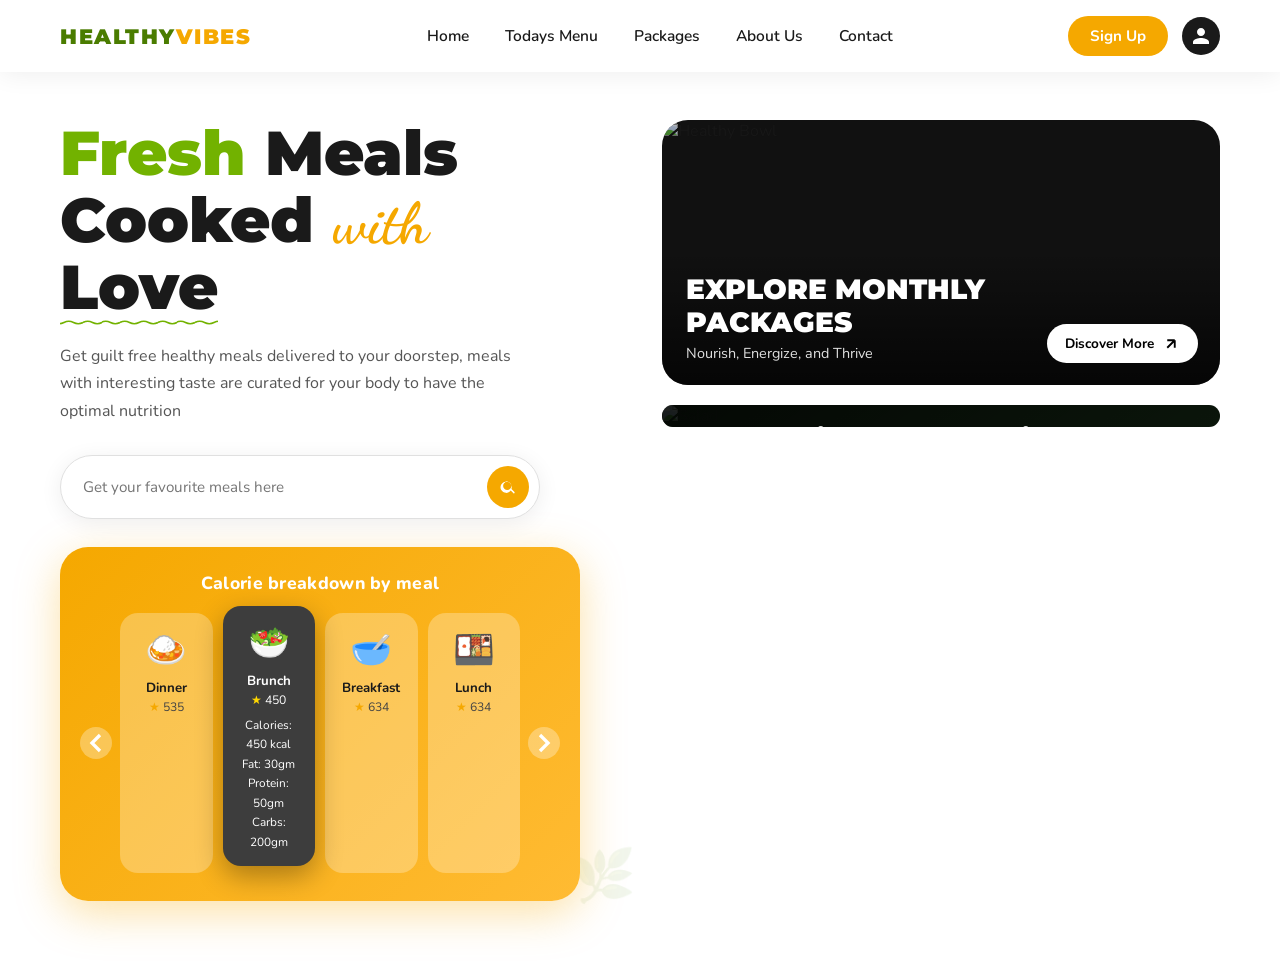
==== commit fa6ddf6f: "Add files via upload" ====
--- a/index.html
+++ b/index.html
@@ -4,78 +4,67 @@
 <meta charset="UTF-8">
 <meta name="viewport" content="width=device-width, initial-scale=1.0">
 <title>HealthyVibes – Fresh Meals Cooked with Love</title>
-<link href="https://fonts.googleapis.com/css2?family=Montserrat:ital,wght@0,700;0,800;0,900;1,700&family=Nunito:wght@400;600;700;800&family=Dancing+Script:wght@700&display=swap" rel="stylesheet">
+<link href="https://fonts.googleapis.com/css2?family=Montserrat:ital,wght@0,700;0,800;0,900;1,700&family=Dancing+Script:wght@700&family=Nunito:wght@400;600;700;800&display=swap" rel="stylesheet">
 <style>
 :root{
-  --yellow:#F5A800; --yellow-glow:rgba(245,168,0,.35);
-  --green:#4A7A00;  --green-light:#6FAF00; --green-glow:rgba(111,175,0,.3);
-  --dark:#1A1A1A;   --cream:#FAFAF2; --gray-bg:#3D3D3D;
-  --white:#fff;
+  --yellow:#F5A800; --yglow:rgba(245,168,0,.35);
+  --green:#4A7C00;  --glight:#72B200; --gglow:rgba(114,178,0,.28);
+  --dark:#1A1A1A;   --cream:#FAFAF2;  --gray:#3D3D3D;
 }
 *{margin:0;padding:0;box-sizing:border-box;}
 html{scroll-behavior:smooth;}
 body{font-family:'Nunito',sans-serif;background:#fff;color:var(--dark);overflow-x:hidden;}
 
-/* ══════════════════════════════
-   FLOATING PRODUCE PARTICLES
-══════════════════════════════ */
+/* ════════════════════════════════════════
+   🌿 FLOATING PRODUCE PARTICLES (BG)
+════════════════════════════════════════ */
 #particles{position:fixed;inset:0;pointer-events:none;z-index:0;overflow:hidden;}
-.particle{
-  position:absolute;opacity:0;
-  animation:floatUp linear infinite;
-  will-change:transform,opacity;
-  user-select:none;
-}
+.pt{position:absolute;opacity:0;will-change:transform,opacity;user-select:none;font-size:1.3rem;
+  animation:floatUp linear infinite;}
 @keyframes floatUp{
-  0%  {opacity:0;  transform:translateY(110vh) rotate(0deg) scale(.6);}
-  8%  {opacity:.16;}
-  88% {opacity:.13;}
-  100%{opacity:0;  transform:translateY(-10vh) rotate(380deg) scale(1.1);}
-}
-
-/* ══════════════════════════════
-   LEAF CURSOR TRAIL
-══════════════════════════════ */
-.leaf-trail{
-  position:fixed;pointer-events:none;z-index:9999;
-  font-size:1rem;line-height:1;
-  animation:leafFade .75s ease forwards;
-}
+  0%  {opacity:0;  transform:translateY(105vh) rotate(0deg) scale(.5);}
+  6%  {opacity:.14;}
+  90% {opacity:.1;}
+  100%{opacity:0;  transform:translateY(-8vh) rotate(400deg) scale(1.15);}
+}
+
+/* ════════════════════════════════════════
+   🍃 LEAF CURSOR TRAIL
+════════════════════════════════════════ */
+.leaf{position:fixed;pointer-events:none;z-index:9999;font-size:.95rem;
+  animation:leafFade .7s ease forwards;}
 @keyframes leafFade{
-  0%  {opacity:.9;transform:translateY(0) rotate(0) scale(1);}
-  100%{opacity:0; transform:translateY(-30px) rotate(50deg) scale(.3);}
-}
-
-/* ══════════════════════════════
+  0%  {opacity:.85;transform:translateY(0) rotate(0) scale(1.1);}
+  100%{opacity:0;  transform:translateY(-32px) rotate(60deg) scale(.2);}
+}
+
+/* ════════════════════════════════════════
+   🟢 PROGRESS BAR (page transition)
+════════════════════════════════════════ */
+#pbar{position:fixed;top:0;left:0;height:3px;width:0%;z-index:9999;
+  background:linear-gradient(90deg,var(--glight),var(--yellow));
+  transition:width .4s ease;border-radius:0 3px 3px 0;}
+
+/* ════════════════════════════════════════
    NAV
-══════════════════════════════ */
-nav{
-  display:flex;align-items:center;justify-content:space-between;
+════════════════════════════════════════ */
+nav{display:flex;align-items:center;justify-content:space-between;
   padding:16px 60px;position:sticky;top:0;z-index:300;
-  background:rgba(255,255,255,.92);backdrop-filter:blur(14px);
-  box-shadow:0 2px 24px rgba(0,0,0,.07);
-  animation:navDrop .7s cubic-bezier(.22,1,.36,1) both;
-}
+  background:rgba(255,255,255,.94);backdrop-filter:blur(16px);
+  box-shadow:0 2px 26px rgba(0,0,0,.07);
+  animation:navDrop .7s cubic-bezier(.22,1,.36,1) both;}
 @keyframes navDrop{from{transform:translateY(-80px);opacity:0}to{transform:translateY(0);opacity:1}}
 
-.logo{
-  font-family:'Montserrat',sans-serif;font-weight:900;font-size:1.3rem;
-  letter-spacing:1.5px;cursor:pointer;transition:transform .2s;
-}
-.logo:hover{transform:scale(1.05);}
-.logo .l1{color:var(--green);}
-.logo .l2{color:var(--yellow);}
+.logo{font-family:'Montserrat',sans-serif;font-weight:900;font-size:1.3rem;
+  letter-spacing:1.5px;cursor:pointer;transition:transform .22s;}
+.logo:hover{transform:scale(1.06);}
+.logo .l1{color:var(--green);} .logo .l2{color:var(--yellow);}
 
 .nav-links{display:flex;gap:36px;list-style:none;}
-.nav-links a{
-  text-decoration:none;color:var(--dark);font-weight:600;font-size:.97rem;cursor:pointer;
-  position:relative;transition:color .2s;
-}
-.nav-links a::after{
-  content:'';position:absolute;bottom:-3px;left:50%;width:0;height:2.5px;
-  background:var(--green-light);border-radius:2px;
-  transition:width .25s,left .25s;
-}
+.nav-links a{text-decoration:none;color:var(--dark);font-weight:600;font-size:.97rem;
+  cursor:pointer;position:relative;transition:color .2s;}
+.nav-links a::after{content:'';position:absolute;bottom:-3px;left:50%;width:0;height:2.5px;
+  background:var(--glight);border-radius:2px;transition:width .25s,left .25s;}
 .nav-links a:hover{color:var(--green);}
 .nav-links a:hover::after{width:100%;left:0;}
 
@@ -84,442 +73,645 @@
   animation:popIn .45s cubic-bezier(.34,1.56,.64,1);}
 @keyframes popIn{from{transform:scale(0);opacity:0}to{transform:scale(1);opacity:1}}
 
-.btn-signup{
-  background:var(--yellow);color:#fff;border:none;padding:10px 22px;
+.btn-signup{background:var(--yellow);color:#fff;border:none;padding:10px 22px;
   border-radius:50px;font-weight:700;font-size:.95rem;cursor:pointer;
-  font-family:'Nunito',sans-serif;
-  transition:background .2s,transform .15s,box-shadow .2s;
-}
-.btn-signup:hover{
-  background:#d48f00;transform:translateY(-2px);
-  box-shadow:0 6px 20px var(--yellow-glow);
-}
-.user-icon{
-  width:38px;height:38px;border-radius:50%;background:var(--dark);
+  font-family:'Nunito',sans-serif;transition:background .2s,transform .15s,box-shadow .2s;}
+.btn-signup:hover{background:#d48f00;transform:translateY(-2px);box-shadow:0 6px 20px var(--yglow);}
+.user-icon{width:38px;height:38px;border-radius:50%;background:var(--dark);
   display:flex;align-items:center;justify-content:center;cursor:pointer;
-  transition:transform .2s,box-shadow .2s;
-}
+  transition:transform .2s,box-shadow .2s;}
 .user-icon:hover{transform:scale(1.1);box-shadow:0 4px 14px rgba(0,0,0,.25);}
 .user-icon svg{fill:#fff;width:20px;height:20px;}
 
-/* ══════════════════════════════
+/* ════════════════════════════════════════
    PAGES
-══════════════════════════════ */
+════════════════════════════════════════ */
 .page{display:none;position:relative;z-index:1;}
 .page.active{display:block;}
-.page-enter{animation:pageReveal .55s cubic-bezier(.22,1,.36,1) both;}
-@keyframes pageReveal{from{opacity:0;transform:translateY(22px)}to{opacity:1;transform:translateY(0)}}
-
-/* ══════════════════════════════
-   HOME  — HERO
-══════════════════════════════ */
-#home{padding:48px 60px 70px;}
+.page-enter{animation:pageReveal .5s cubic-bezier(.22,1,.36,1) both;}
+@keyframes pageReveal{from{opacity:0;transform:translateY(24px)}to{opacity:1;transform:translateY(0)}}
+
+/* ════════════════════════════════════════
+   HOME – HERO LEFT
+════════════════════════════════════════ */
+#home{padding:0;}
+.home-inner{padding:48px 60px 70px;position:relative;}
 .home-grid{display:grid;grid-template-columns:1fr 1fr;gap:44px;align-items:start;}
-
-/* ── Montserrat hero title ── */
-.hero-left h1{
+.hero-left{position:relative;}
+
+/* ── MONTSERRAT HERO TITLE ── */
+.hero-h1{
   font-family:'Montserrat',sans-serif;
-  font-size:3.85rem;line-height:1.08;font-weight:900;
-  opacity:0;
-  animation:heroIn .95s cubic-bezier(.22,1,.36,1) .15s both;
-}
-@keyframes heroIn{
-  from{opacity:0;transform:translateY(48px) skewY(3deg);}
+  font-size:3.9rem;line-height:1.07;font-weight:900;
+  opacity:0;animation:heroSlide .9s cubic-bezier(.22,1,.36,1) .1s both;
+}
+@keyframes heroSlide{
+  from{opacity:0;transform:translateY(52px) skewY(2.5deg);}
   to  {opacity:1;transform:translateY(0) skewY(0);}
 }
-.hero-left h1 .word-fresh{
-  color:var(--green-light);display:inline-block;
-  animation:freshPop 1.1s cubic-bezier(.34,1.56,.64,1) .42s both;
+.word-fresh{
+  color:var(--glight);display:inline-block;
+  animation:freshPop 1s cubic-bezier(.34,1.56,.64,1) .42s both;
 }
 @keyframes freshPop{
-  from{opacity:0;transform:scale(.6) rotate(-6deg);}
+  from{opacity:0;transform:scale(.55) rotate(-8deg);}
   to  {opacity:1;transform:scale(1) rotate(0);}
 }
-/* "with" in Dancing Script cursive for the handwritten touch */
-.hero-left h1 .word-with{
+/* "with" – Dancing Script for the handwritten warmth */
+.word-with{
   font-family:'Dancing Script',cursive;font-weight:700;
-  color:var(--yellow);font-size:3.5rem;display:inline-block;
-  animation:scriptSlide .9s ease .7s both;
-}
-@keyframes scriptSlide{
-  from{opacity:0;transform:translateX(-24px) rotate(-3deg);}
+  color:var(--yellow);font-size:3.6rem;display:inline-block;
+  animation:withSlide .85s ease .68s both;
+}
+@keyframes withSlide{
+  from{opacity:0;transform:translateX(-22px) rotate(-4deg);}
   to  {opacity:1;transform:translateX(0) rotate(0);}
 }
 
-.hero-tagline{
-  color:#555;font-size:1rem;line-height:1.7;margin:22px 0 30px;max-width:480px;
-  opacity:0;animation:fadeUp .8s ease .85s both;
-}
+.hero-tagline{color:#555;font-size:1rem;line-height:1.7;margin:22px 0 30px;max-width:480px;
+  opacity:0;animation:fadeUp .8s ease .88s both;}
 @keyframes fadeUp{from{opacity:0;transform:translateY(20px)}to{opacity:1;transform:translateY(0)}}
 
 /* ── SEARCH ── */
-.search-wrap{
-  position:relative;max-width:480px;
-  opacity:0;animation:fadeUp .8s ease 1.05s both;
-}
-.search-bar{
-  display:flex;align-items:center;border:1.5px solid #e0e0e0;border-radius:50px;
+.search-wrap{position:relative;max-width:480px;
+  opacity:0;animation:fadeUp .8s ease 1.08s both;
+  z-index:200;}
+.search-bar{display:flex;align-items:center;border:1.5px solid #e0e0e0;border-radius:50px;
   padding:10px 10px 10px 22px;background:#fff;
-  box-shadow:0 4px 22px rgba(0,0,0,.07);
-  transition:box-shadow .25s,border-color .25s;
-}
-.search-bar:focus-within{
-  border-color:var(--yellow);
-  box-shadow:0 4px 28px var(--yellow-glow);
-}
+  box-shadow:0 4px 22px rgba(0,0,0,.07);transition:box-shadow .25s,border-color .25s;}
+.search-bar:focus-within{border-color:var(--yellow);box-shadow:0 4px 28px var(--yglow);}
 .search-bar input{flex:1;border:none;outline:none;font-size:.95rem;font-family:'Nunito',sans-serif;}
-.search-btn{
-  width:42px;height:42px;border-radius:50%;background:var(--yellow);border:none;
+.search-btn{width:42px;height:42px;border-radius:50%;background:var(--yellow);border:none;
   cursor:pointer;display:flex;align-items:center;justify-content:center;
-  transition:transform .15s,background .2s;
-}
-.search-btn:hover{background:#d48f00;transform:scale(1.09);}
+  transition:transform .15s,background .2s;}
+.search-btn:hover{background:#d48f00;transform:scale(1.1);}
 .search-btn svg{fill:#fff;width:18px;height:18px;}
-
-.search-dropdown{
-  display:none;position:absolute;top:calc(100% + 8px);left:0;right:0;
-  background:#fff;border-radius:18px;box-shadow:0 10px 40px rgba(0,0,0,.14);
-  z-index:60;overflow:hidden;max-height:340px;overflow-y:auto;
-}
-.search-dropdown.open{display:block;animation:dropIn .22s ease;}
+.search-dropdown{display:none;position:absolute;top:calc(100% + 8px);left:0;right:0;
+  background:#fff;border-radius:18px;box-shadow:0 10px 40px rgba(0,0,0,.18);
+  z-index:500;overflow:hidden;max-height:340px;overflow-y:auto;}
+.search-dropdown.open{display:block;animation:dropIn .2s ease;}
 @keyframes dropIn{from{opacity:0;transform:translateY(-8px)}to{opacity:1;transform:translateY(0)}}
-.search-group-title{
-  padding:10px 18px 4px;font-size:.72rem;font-weight:800;
-  color:var(--yellow);text-transform:uppercase;letter-spacing:.6px;background:#FFFBF0;
-}
-.search-item{
-  display:flex;align-items:center;gap:12px;padding:11px 18px;cursor:pointer;
-  transition:background .14s;
-}
-.search-item:hover{background:#FFF8EC;}
-.si-emoji{font-size:1.5rem;}
-.si-name{font-weight:700;font-size:.9rem;}
-.si-meta{font-size:.74rem;color:#bbb;}
-.si-badge{padding:3px 10px;border-radius:20px;font-size:.7rem;font-weight:700;margin-left:auto;flex-shrink:0;}
-.si-badge.veg{background:#E8F5E9;color:var(--green);}
-.si-badge.nonveg{background:#FFEBEE;color:#c0392b;}
-.no-result{padding:20px;text-align:center;color:#ccc;font-size:.9rem;}
-
-/* ── CALORIE SECTION ── */
-.calorie-section{
-  background:var(--yellow);border-radius:28px;padding:24px 20px 28px;
-  margin-top:28px;max-width:520px;position:relative;overflow:hidden;
-  box-shadow:0 12px 44px var(--yellow-glow);
-  opacity:0;animation:fadeUp .8s ease 1.2s both;
-}
-/* Shimmer sweep */
-.calorie-section::before{
-  content:'';position:absolute;top:-60%;left:-70%;width:70px;height:320%;
+.sg-title{padding:10px 18px 4px;font-size:.72rem;font-weight:800;
+  color:var(--yellow);text-transform:uppercase;letter-spacing:.6px;background:#FFFBF0;}
+.si{display:flex;align-items:center;gap:12px;padding:11px 18px;cursor:pointer;transition:background .14s;}
+.si:hover{background:#FFF8EC;}
+.si-e{font-size:1.5rem;}
+.si-n{font-weight:700;font-size:.9rem;}
+.si-m{font-size:.74rem;color:#bbb;}
+.si-b{padding:3px 10px;border-radius:20px;font-size:.7rem;font-weight:700;margin-left:auto;flex-shrink:0;}
+.si-b.veg{background:#E8F5E9;color:var(--green);}
+.si-b.nv{background:#FFEBEE;color:#c0392b;}
+.no-res{padding:20px;text-align:center;color:#ccc;font-size:.9rem;}
+
+/* ── CALORIE BOX ── */
+.cal-box{
+  background:linear-gradient(135deg,#F5A800 0%,#ffbb33 100%);
+  border-radius:28px;padding:24px 20px 28px;margin-top:28px;max-width:520px;
+  position:relative;overflow:hidden;
+  box-shadow:0 12px 44px var(--yglow);
+  opacity:0;animation:fadeUp .8s ease 1.22s both, heartbeat 4.5s ease 3.5s infinite;
+}
+/* shimmer sweep */
+.cal-box::before{content:'';position:absolute;top:-60%;left:-70%;width:70px;height:320%;
   background:rgba(255,255,255,.22);transform:skewX(-18deg);
-  animation:shimmer 4s ease-in-out 2.5s infinite;
-}
+  animation:shimmer 4.5s ease-in-out 2.8s infinite;}
 @keyframes shimmer{0%,100%{left:-70%}50%{left:130%}}
-
-.calorie-section h3{color:#fff;font-weight:800;font-size:1.1rem;text-align:center;margin-bottom:18px;}
-.meal-carousel{display:flex;align-items:center;gap:8px;}
-.carousel-btn{
-  width:32px;height:32px;border-radius:50%;background:rgba(255,255,255,.3);
+@keyframes heartbeat{
+  0%,100%{box-shadow:0 12px 44px var(--yglow);}
+  14%{box-shadow:0 16px 52px rgba(245,168,0,.55);}
+  42%{box-shadow:0 18px 58px rgba(245,168,0,.6);}
+  70%{box-shadow:0 13px 46px var(--yglow);}
+}
+
+.cal-box h3{color:#fff;font-weight:800;font-size:1.1rem;text-align:center;margin-bottom:18px;letter-spacing:.3px;}
+.meal-row{display:flex;align-items:center;gap:8px;}
+.cbtn{width:32px;height:32px;border-radius:50%;background:rgba(255,255,255,.3);
   border:none;cursor:pointer;display:flex;align-items:center;justify-content:center;
-  flex-shrink:0;transition:background .2s,transform .15s;
-}
-.carousel-btn:hover{background:rgba(255,255,255,.5);transform:scale(1.1);}
+  flex-shrink:0;transition:background .2s,transform .15s;}
+.cbtn:hover{background:rgba(255,255,255,.5);transform:scale(1.12);}
 .meal-cards{display:flex;gap:10px;flex:1;justify-content:center;}
-.meal-card{
-  background:rgba(255,255,255,.26);border-radius:18px;padding:14px 12px;
-  text-align:center;cursor:pointer;flex:1;min-width:88px;
-  transition:all .32s cubic-bezier(.34,1.56,.64,1);
-}
-.meal-card:hover{transform:translateY(-5px);}
-.meal-card.active{
-  background:var(--gray-bg);
-  transform:translateY(-7px);
-  box-shadow:0 10px 28px rgba(0,0,0,.35);
-}
-.meal-card .meal-emoji{
-  font-size:2.1rem;margin-bottom:6px;display:block;
-  transition:transform .3s;
-}
-.meal-card.active .meal-emoji{animation:emojiPop .5s cubic-bezier(.34,1.56,.64,1);}
-@keyframes emojiPop{
-  0%  {transform:scale(1);}
-  40% {transform:scale(1.35) rotate(-10deg);}
-  100%{transform:scale(1) rotate(0);}
-}
-.meal-card .meal-name{font-weight:700;font-size:.83rem;}
-.meal-card:not(.active) .meal-name{color:#1A1A1A;}
-.meal-card.active .meal-name{color:#fff;}
-.meal-card .meal-cal{font-size:.76rem;margin-top:2px;}
-.meal-card:not(.active) .meal-cal{color:#444;}
-.meal-card.active .meal-cal{color:#fff;}
-.meal-details{margin-top:8px;font-size:.74rem;color:#fff;line-height:1.65;display:none;}
-.meal-card.active .meal-details{display:block;animation:fadeIn .3s ease;}
+.mc{background:rgba(255,255,255,.27);border-radius:18px;padding:14px 12px;
+  text-align:center;cursor:pointer;flex:1;min-width:86px;
+  transition:all .3s cubic-bezier(.34,1.56,.64,1);}
+.mc:hover{transform:translateY(-5px);}
+.mc.active{background:var(--gray);transform:translateY(-7px);
+  box-shadow:0 10px 28px rgba(0,0,0,.32);}
+.mc-emoji{font-size:2.1rem;margin-bottom:6px;display:block;transition:transform .3s;}
+.mc.active .mc-emoji{animation:emojiPop .5s cubic-bezier(.34,1.56,.64,1);}
+@keyframes emojiPop{0%{transform:scale(1)}40%{transform:scale(1.4) rotate(-12deg)}100%{transform:scale(1) rotate(0)}}
+.mc-name{font-weight:700;font-size:.83rem;}
+.mc:not(.active) .mc-name{color:#1A1A1A;}
+.mc.active .mc-name{color:#fff;}
+.mc-cal{font-size:.76rem;margin-top:2px;}
+.mc:not(.active) .mc-cal{color:#444;}
+.mc.active .mc-cal{color:#fff;}
+.mc-star{color:var(--yellow);}
+.mc.active .mc-star{color:#FFD700;}
+.mc-details{margin-top:8px;font-size:.74rem;color:#fff;line-height:1.65;display:none;}
+.mc.active .mc-details{display:block;animation:fadeIn .3s ease;}
 @keyframes fadeIn{from{opacity:0}to{opacity:1}}
-.star{color:var(--yellow);}
-.meal-card.active .star{color:#FFD700;}
 
 /* ── HERO RIGHT ── */
-.hero-right{
-  display:flex;flex-direction:column;gap:20px;
-  opacity:0;animation:slideRight .9s cubic-bezier(.22,1,.36,1) .3s both;
-}
-@keyframes slideRight{from{opacity:0;transform:translateX(55px)}to{opacity:1;transform:translateX(0)}}
-
-.promo-card{
-  border-radius:26px;overflow:hidden;position:relative;
-  cursor:pointer;height:264px;background:#111;
-  transition:transform .35s cubic-bezier(.22,1,.36,1),box-shadow .35s;
-}
-.promo-card:hover{transform:translateY(-5px) scale(1.012);box-shadow:0 22px 54px rgba(0,0,0,.22);}
-.promo-card img{
-  width:100%;height:100%;object-fit:cover;opacity:.72;
-  transition:opacity .45s,transform .55s;
-}
-.promo-card:hover img{opacity:.88;transform:scale(1.05);}
-.promo-overlay{
-  position:absolute;bottom:0;left:0;right:0;padding:22px 24px;
-  background:linear-gradient(transparent,rgba(0,0,0,.68));
-}
-.promo-overlay h2{
-  color:#fff;font-family:'Montserrat',sans-serif;
-  font-size:1.8rem;line-height:1.18;font-weight:900;
-}
-.promo-overlay p{color:rgba(255,255,255,.9);font-size:.9rem;margin-top:4px;}
-.discover-btn{
-  position:absolute;bottom:22px;right:22px;
-  background:#fff;border:none;border-radius:50px;padding:10px 18px;
-  font-weight:700;font-size:.85rem;cursor:pointer;
-  display:flex;align-items:center;gap:8px;
-  font-family:'Nunito',sans-serif;
-  transition:background .2s,transform .2s,box-shadow .2s,color .2s;
-}
-.discover-btn:hover{
-  background:var(--yellow);color:#fff;
-  transform:translateY(-2px);box-shadow:0 8px 22px var(--yellow-glow);
-}
-.discover-btn svg{width:18px;height:18px;transition:transform .2s;}
-.discover-btn:hover svg{transform:translate(3px,-3px);}
-
-/* ── STATS + RATINGS ── */
-.stats-card{border-radius:26px;overflow:hidden;position:relative;background:#112211;}
-.stats-card img{width:100%;height:215px;object-fit:cover;opacity:.38;transition:transform 9s ease;}
-.stats-card:hover img{transform:scale(1.07);}
-.stats-overlay{
-  position:absolute;inset:0;padding:18px 22px;
-  background:linear-gradient(145deg,rgba(0,0,0,.68),rgba(0,0,0,.2));
-}
-.stats-overlay h2{
-  color:#fff;font-family:'Montserrat',sans-serif;
-  font-size:1.45rem;font-weight:900;line-height:1.28;margin-bottom:14px;
-}
-/* animated counter highlight */
-.stats-overlay h2 span{
-  color:var(--yellow);
-  animation:pulse-num 2.5s ease-in-out infinite;
-}
-@keyframes pulse-num{0%,100%{text-shadow:0 0 0 transparent}50%{text-shadow:0 0 14px var(--yellow-glow)}}
-
-.ratings-list{display:flex;flex-direction:column;gap:9px;}
-.rating-row{
-  display:flex;align-items:center;gap:10px;
-  opacity:0;transform:translateX(-18px);
-  transition:opacity .5s,transform .5s;
-}
-.rating-row.visible{opacity:1;transform:translateX(0);}
-.rating-avatar{
-  width:32px;height:32px;border-radius:50%;
-  display:flex;align-items:center;justify-content:center;
-  font-size:.85rem;font-weight:700;color:#fff;
-  border:2px solid rgba(255,255,255,.38);flex-shrink:0;
-}
-.rating-text{flex:1;}
-.rating-name{color:#fff;font-size:.78rem;font-weight:700;line-height:1.1;}
-.rating-comment{color:rgba(255,255,255,.8);font-size:.7rem;line-height:1.28;}
-.rating-stars{
-  color:#FFD700;font-size:.74rem;flex-shrink:0;
-  animation:starGlow 2s ease-in-out infinite;
-}
-@keyframes starGlow{0%,100%{filter:brightness(1)}50%{filter:brightness(1.5) drop-shadow(0 0 4px #FFD700)}}
-
-/* ══════════════════════════════
+.hero-right{display:flex;flex-direction:column;gap:20px;
+  opacity:0;animation:slideIn .9s cubic-bezier(.22,1,.36,1) .28s both;}
+@keyframes slideIn{from{opacity:0;transform:translateX(58px)}to{opacity:1;transform:translateX(0)}}
+
+.promo-card{border-radius:26px;overflow:hidden;position:relative;
+  cursor:pointer;height:265px;background:#111;
+  transition:transform .35s cubic-bezier(.22,1,.36,1),box-shadow .35s;}
+.promo-card:hover{transform:translateY(-6px) scale(1.013);box-shadow:0 24px 56px rgba(0,0,0,.22);}
+.promo-card img{width:100%;height:100%;object-fit:cover;opacity:.72;transition:opacity .45s,transform .6s;}
+.promo-card:hover img{opacity:.88;transform:scale(1.06);}
+.promo-ov{position:absolute;bottom:0;left:0;right:0;padding:22px 24px;
+  background:linear-gradient(transparent,rgba(0,0,0,.68));}
+.promo-ov h2{color:#fff;font-family:'Montserrat',sans-serif;font-size:1.75rem;line-height:1.18;font-weight:900;}
+.promo-ov p{color:rgba(255,255,255,.88);font-size:.9rem;margin-top:4px;}
+.disc-btn{position:absolute;bottom:22px;right:22px;background:#fff;border:none;
+  border-radius:50px;padding:10px 18px;font-weight:700;font-size:.85rem;cursor:pointer;
+  display:flex;align-items:center;gap:8px;font-family:'Nunito',sans-serif;
+  transition:background .2s,transform .2s,box-shadow .2s,color .2s;}
+.disc-btn:hover{background:var(--yellow);color:#fff;transform:translateY(-2px);box-shadow:0 8px 22px var(--yglow);}
+.disc-btn svg{width:18px;height:18px;transition:transform .2s;}
+.disc-btn:hover svg{transform:translate(3px,-3px);}
+
+/* stats card */
+.stats-card{border-radius:26px;overflow:hidden;position:relative;background:#0d1a0d;}
+.stats-card img{width:100%;height:218px;object-fit:cover;opacity:.35;transition:transform 10s ease;}
+.stats-card:hover img{transform:scale(1.08);}
+.stats-ov{position:absolute;inset:0;padding:18px 22px;
+  background:linear-gradient(145deg,rgba(0,0,0,.7),rgba(0,0,0,.18));}
+.stats-ov h2{color:#fff;font-family:'Montserrat',sans-serif;
+  font-size:1.42rem;font-weight:900;line-height:1.3;margin-bottom:14px;}
+.stats-ov h2 span{color:var(--yellow);animation:numGlow 2.5s ease-in-out infinite;}
+@keyframes numGlow{0%,100%{text-shadow:none}50%{text-shadow:0 0 14px var(--yglow)}}
+
+/* ratings */
+.rlist{display:flex;flex-direction:column;gap:9px;}
+.rrow{display:flex;align-items:center;gap:10px;
+  opacity:0;transform:translateX(-18px);transition:opacity .5s,transform .5s;}
+.rrow.vis{opacity:1;transform:translateX(0);}
+.rav{width:32px;height:32px;border-radius:50%;display:flex;align-items:center;justify-content:center;
+  font-size:.85rem;font-weight:700;color:#fff;border:2px solid rgba(255,255,255,.35);flex-shrink:0;}
+.rtext{flex:1;}
+.rname{color:#fff;font-size:.78rem;font-weight:700;line-height:1.1;}
+.rcmt{color:rgba(255,255,255,.8);font-size:.7rem;line-height:1.28;}
+.rstars{color:#FFD700;font-size:.74rem;flex-shrink:0;animation:starPulse 2.2s ease-in-out infinite;}
+@keyframes starPulse{0%,100%{filter:brightness(1)}50%{filter:brightness(1.6) drop-shadow(0 0 5px #FFD700)}}
+
+/* ════════════════════════════════════════
    SCROLL REVEAL
-══════════════════════════════ */
-.reveal{opacity:0;transform:translateY(40px);transition:opacity .65s ease,transform .65s ease;}
-.reveal.visible{opacity:1;transform:translateY(0);}
-
-/* ══════════════════════════════
+════════════════════════════════════════ */
+.rev{opacity:0;transform:translateY(38px);transition:opacity .65s ease,transform .65s ease;}
+.rev.vis{opacity:1;transform:translateY(0);}
+
+/* ════════════════════════════════════════
    TODAY'S MENU
-══════════════════════════════ */
-#menu{padding:52px 60px;}
-#menu h1{
-  font-family:'Montserrat',sans-serif;font-size:2.9rem;font-weight:900;
-  text-align:center;margin-bottom:44px;
-}
+════════════════════════════════════════ */
+.page-inner{padding:52px 60px;}
+#menu{padding:0;}
+#menu h1{font-family:'Montserrat',sans-serif;font-size:2.9rem;font-weight:900;
+  text-align:center;margin-bottom:44px;}
 .menu-grid{display:grid;grid-template-columns:repeat(4,1fr);gap:24px;}
-.menu-card{
-  background:var(--yellow);border-radius:28px;padding:28px 20px 26px;text-align:center;
-  box-shadow:0 8px 28px var(--yellow-glow);
-  transition:transform .32s cubic-bezier(.34,1.56,.64,1),box-shadow .32s;
-}
-.menu-card:hover{transform:translateY(-10px) rotate(.6deg);box-shadow:0 20px 44px rgba(245,168,0,.4);}
-.menu-card h3{color:#fff;font-family:'Montserrat',sans-serif;font-size:1.25rem;font-weight:800;margin-bottom:16px;}
-.food-type{display:flex;align-items:center;justify-content:center;gap:6px;margin:10px 0 4px;}
-.food-type.veg{color:var(--green-light);font-weight:700;font-size:.9rem;}
-.food-type.nonveg{color:#c0392b;font-weight:700;font-size:.9rem;}
-.food-name{font-weight:800;font-size:.93rem;color:#1A1A1A;margin:4px 0 12px;}
-
-/* ══════════════════════════════
+.menu-card{background:linear-gradient(145deg,#F5A800,#FFBF33);border-radius:28px;
+  padding:28px 20px 26px;text-align:center;
+  box-shadow:0 8px 26px var(--yglow);
+  transition:transform .3s cubic-bezier(.34,1.56,.64,1),box-shadow .3s;}
+.menu-card:hover{transform:translateY(-10px) rotate(.5deg);box-shadow:0 22px 48px rgba(245,168,0,.42);}
+.menu-card h3{color:#fff;font-family:'Montserrat',sans-serif;font-size:1.22rem;font-weight:800;margin-bottom:16px;}
+.ftype{display:flex;align-items:center;justify-content:center;gap:6px;margin:10px 0 4px;}
+.ftype.veg{color:var(--glight);font-weight:700;font-size:.9rem;}
+.ftype.nv{color:#c0392b;font-weight:700;font-size:.9rem;}
+.fname{font-weight:800;font-size:.93rem;color:#1A1A1A;margin:4px 0 12px;}
+
+/* ════════════════════════════════════════
    PACKAGES
-══════════════════════════════ */
-#packages{padding:52px 60px;}
-#packages>h1{
-  font-family:'Montserrat',sans-serif;font-size:2.9rem;font-weight:900;
-  text-align:center;margin-bottom:44px;
-}
+════════════════════════════════════════ */
+#packages{padding:0;}
+#packages>h1{font-family:'Montserrat',sans-serif;font-size:2.9rem;font-weight:900;
+  text-align:center;margin-bottom:44px;}
 .pkg-grid{display:grid;grid-template-columns:1fr 1fr;gap:30px;max-width:900px;margin:0 auto;}
-.pkg-card{
-  background:#FAFAE8;border-radius:28px;padding:36px 32px;
-  transition:transform .3s,box-shadow .3s;
-}
-.pkg-card:hover{transform:translateY(-7px);box-shadow:0 22px 52px var(--green-glow);}
-.pkg-card h2{color:var(--green);font-family:'Montserrat',sans-serif;font-size:2.4rem;font-weight:900;text-align:center;margin-bottom:20px;}
+.pkg-card{background:#FAFAE8;border-radius:28px;padding:36px 32px;
+  transition:transform .3s,box-shadow .3s;}
+.pkg-card:hover{transform:translateY(-7px);box-shadow:0 22px 52px var(--gglow);}
+.pkg-card h2{color:var(--green);font-family:'Montserrat',sans-serif;
+  font-size:2.4rem;font-weight:900;text-align:center;margin-bottom:20px;}
 .pkg-card ul{list-style:disc;padding-left:20px;color:#444;line-height:1.9;font-size:.92rem;}
-.btn-buy{
-  display:block;width:100%;margin-top:24px;background:var(--green);color:#fff;border:none;
+.btn-buy{display:block;width:100%;margin-top:24px;background:var(--green);color:#fff;border:none;
   border-radius:50px;padding:14px;font-size:1rem;font-weight:700;cursor:pointer;
-  font-family:'Nunito',sans-serif;
-  transition:background .2s,transform .15s,box-shadow .2s;
-}
-.btn-buy:hover{background:#2f5500;transform:translateY(-2px);box-shadow:0 8px 24px var(--green-glow);}
-.pkg-tagline{
-  text-align:center;font-size:1.18rem;font-weight:700;color:var(--dark);
-  margin-top:38px;max-width:800px;margin-left:auto;margin-right:auto;line-height:1.55;
-}
-
-/* ══════════════════════════════
+  font-family:'Nunito',sans-serif;transition:background .2s,transform .15s,box-shadow .2s;}
+.btn-buy:hover{background:#2e5500;transform:translateY(-2px);box-shadow:0 8px 24px var(--gglow);}
+.pkg-tag{text-align:center;font-size:1.15rem;font-weight:700;color:var(--dark);
+  margin-top:38px;max-width:800px;margin-left:auto;margin-right:auto;line-height:1.55;}
+
+/* ════════════════════════════════════════
    MODALS
-══════════════════════════════ */
-.modal-overlay{
-  display:none;position:fixed;inset:0;background:rgba(0,0,0,.52);
-  z-index:999;align-items:center;justify-content:center;backdrop-filter:blur(5px);
-}
+════════════════════════════════════════ */
+.modal-overlay{display:none;position:fixed;inset:0;background:rgba(0,0,0,.52);
+  z-index:999;align-items:center;justify-content:center;backdrop-filter:blur(5px);}
 .modal-overlay.open{display:flex;}
-.modal{
-  background:#fff;border-radius:26px;padding:42px;max-width:780px;width:92%;
+.modal{background:#fff;border-radius:26px;padding:42px;max-width:780px;width:92%;
   max-height:88vh;overflow-y:auto;position:relative;
-  animation:modalIn .38s cubic-bezier(.22,1,.36,1);
-}
-@keyframes modalIn{
-  from{opacity:0;transform:translateY(44px) scale(.95);}
-  to  {opacity:1;transform:translateY(0) scale(1);}
-}
-.modal-close{
-  position:absolute;top:16px;right:20px;background:none;border:none;
-  font-size:1.6rem;cursor:pointer;color:#bbb;line-height:1;
-  transition:color .2s,transform .25s;
-}
+  animation:modalIn .38s cubic-bezier(.22,1,.36,1);}
+@keyframes modalIn{from{opacity:0;transform:translateY(44px) scale(.95)}to{opacity:1;transform:translateY(0) scale(1)}}
+.modal-close{position:absolute;top:16px;right:20px;background:none;border:none;
+  font-size:1.6rem;cursor:pointer;color:#bbb;line-height:1;transition:color .2s,transform .25s;}
 .modal-close:hover{color:#333;transform:rotate(90deg);}
 .modal h2{font-family:'Montserrat',sans-serif;font-size:2rem;font-weight:900;margin-bottom:6px;}
 .modal p.sub{color:#777;margin-bottom:28px;}
 .modal-meals{display:grid;grid-template-columns:1fr 1fr;gap:20px;}
-.modal-meal-card{
-  background:var(--cream);border-radius:18px;padding:20px 22px;
-  transition:transform .26s;
-}
-.modal-meal-card:hover{transform:translateY(-4px);}
-.modal-meal-card h4{font-size:1rem;font-weight:800;margin-bottom:12px;}
-.modal-meal-item{display:flex;align-items:center;gap:10px;margin:8px 0;}
+.mmc{background:var(--cream);border-radius:18px;padding:20px 22px;transition:transform .26s;}
+.mmc:hover{transform:translateY(-4px);}
+.mmc h4{font-size:1rem;font-weight:800;margin-bottom:12px;}
+.mmi{display:flex;align-items:center;gap:10px;margin:8px 0;}
 .badge{padding:3px 10px;border-radius:20px;font-size:.72rem;font-weight:700;}
 .badge.veg{background:#E8F5E9;color:var(--green);}
-.badge.nonveg{background:#FFEBEE;color:#c0392b;}
-.modal-meal-item .name{font-size:.88rem;font-weight:600;}
-
-/* ── AUTH MODAL ── */
+.badge.nv{background:#FFEBEE;color:#c0392b;}
+.mmi .mname{font-size:.88rem;font-weight:600;}
+
+/* AUTH MODAL */
 #authModal .modal{max-width:430px;padding:40px 38px;}
-.auth-tabs{display:flex;margin-bottom:28px;border-radius:14px;overflow:hidden;border:1.5px solid #eee;}
-.auth-tab{
-  flex:1;padding:12px;text-align:center;font-weight:700;font-size:.95rem;cursor:pointer;
-  background:#F7F7F7;color:#aaa;border:none;
-  font-family:'Nunito',sans-serif;transition:all .25s;
-}
-.auth-tab.active{background:var(--yellow);color:#fff;}
-.auth-form{display:none;}
-.auth-form.active{display:block;animation:fadeUp .3s ease;}
-.auth-form h3{font-family:'Montserrat',sans-serif;font-size:1.45rem;font-weight:900;margin-bottom:4px;}
-.auth-form .hint{color:#888;font-size:.86rem;margin-bottom:20px;}
+.atabs{display:flex;margin-bottom:28px;border-radius:14px;overflow:hidden;border:1.5px solid #eee;}
+.atab{flex:1;padding:12px;text-align:center;font-weight:700;font-size:.95rem;cursor:pointer;
+  background:#F7F7F7;color:#aaa;border:none;font-family:'Nunito',sans-serif;transition:all .25s;}
+.atab.active{background:var(--yellow);color:#fff;}
+.aform{display:none;}
+.aform.active{display:block;animation:fadeUp .3s ease;}
+.aform h3{font-family:'Montserrat',sans-serif;font-size:1.45rem;font-weight:900;margin-bottom:4px;}
+.aform .hint{color:#888;font-size:.86rem;margin-bottom:20px;}
 .field{margin-bottom:14px;}
 .field label{display:block;font-weight:700;font-size:.83rem;margin-bottom:5px;color:#444;}
-.field input{
-  width:100%;border:1.5px solid #ddd;border-radius:12px;padding:11px 16px;
+.field input{width:100%;border:1.5px solid #ddd;border-radius:12px;padding:11px 16px;
+  font-size:.93rem;font-family:'Nunito',sans-serif;outline:none;transition:border .2s,box-shadow .2s;}
+.field input:focus{border-color:var(--yellow);box-shadow:0 0 0 3px rgba(245,168,0,.13);}
+.btn-auth{width:100%;background:var(--yellow);color:#fff;border:none;border-radius:50px;
+  padding:13px;font-size:1rem;font-weight:700;cursor:pointer;font-family:'Nunito',sans-serif;
+  transition:background .2s,transform .15s,box-shadow .2s;margin-top:4px;}
+.btn-auth:hover{background:#d48f00;transform:translateY(-2px);box-shadow:0 6px 20px var(--yglow);}
+.auth-msg{font-size:.84rem;margin-top:10px;text-align:center;min-height:18px;}
+.auth-msg.ok{color:var(--green);}
+.auth-msg.err{color:#c0392b;}
+.slink{text-align:center;margin-top:12px;font-size:.84rem;color:#aaa;}
+.slink span{color:var(--yellow);font-weight:700;cursor:pointer;}
+.slink span:hover{text-decoration:underline;}
+
+/* ════════════════════════════════════════
+   VEGGIE BURST (on search focus / pick)
+════════════════════════════════════════ */
+.vburst{position:fixed;pointer-events:none;z-index:9998;font-size:1.2rem;
+  animation:vbFade .65s ease forwards;}
+@keyframes vbFade{0%{opacity:1;transform:translateY(0) scale(1)}100%{opacity:0;transform:translateY(-44px) scale(.15)}}
+
+/* ════════════════════════════════════════
+   🌱 GROWING SPROUT (decorative, hero left)
+════════════════════════════════════════ */
+.sprout-deco{
+  position:absolute;right:-18px;bottom:-10px;font-size:3.2rem;
+  opacity:.08;pointer-events:none;
+  animation:sproutGrow 3s cubic-bezier(.22,1,.36,1) 1.5s both;
+}
+@keyframes sproutGrow{from{opacity:0;transform:scale(0) translateY(30px)}to{opacity:.08;transform:scale(1) translateY(0)}}
+
+/* Pulse ring on search bar when focused */
+.search-bar:focus-within::after{
+  content:''; position:absolute; inset:-4px; border-radius:54px;
+  border:2px solid var(--yellow); opacity:0;
+  animation:ringPulse 1.2s ease-out;
+  pointer-events:none;
+}
+@keyframes ringPulse{0%{opacity:.6;transform:scale(1)}100%{opacity:0;transform:scale(1.05)}}
+
+/* Wavy green underline on "Love" word */
+.word-love{
+  position:relative;display:inline-block;
+}
+.word-love::after{
+  content:'';position:absolute;bottom:-4px;left:0;right:0;height:5px;
+  background:url("data:image/svg+xml,%3Csvg xmlns='http://www.w3.org/2000/svg' viewBox='0 0 60 8'%3E%3Cpath d='M0 4 Q7.5 0 15 4 Q22.5 8 30 4 Q37.5 0 45 4 Q52.5 8 60 4' stroke='%2372B200' fill='none' stroke-width='2.5'/%3E%3C/svg%3E") repeat-x center;
+  opacity:0;animation:wavyIn .6s ease 1.4s both;
+}
+@keyframes wavyIn{from{opacity:0;transform:scaleX(.4)}to{opacity:1;transform:scaleX(1)}}
+
+/* ════════════════════════════════════════
+   ABOUT US PAGE
+════════════════════════════════════════ */
+.about-hero{
+  background:linear-gradient(135deg,#1a2e00 0%,#2e5500 55%,#4a7c00 100%);
+  padding:70px 60px 60px;text-align:center;position:relative;overflow:hidden;
+}
+.about-hero::before{
+  content:'🌿';font-size:18rem;position:absolute;right:-60px;top:-40px;
+  opacity:.06;pointer-events:none;
+}
+.about-hero h1{
+  font-family:'Montserrat',sans-serif;font-size:3rem;font-weight:900;color:#fff;
+  margin-bottom:16px;
+}
+.about-hero p{color:rgba(255,255,255,.82);font-size:1.1rem;max-width:600px;margin:0 auto;line-height:1.7;}
+
+.about-mission{
+  display:grid;grid-template-columns:1fr 1fr;gap:48px;align-items:center;
+  padding:60px 60px;
+}
+.about-mission img{width:100%;border-radius:24px;object-fit:cover;height:340px;
+  box-shadow:0 16px 48px rgba(0,0,0,.12);}
+.about-mission-text h2{
+  font-family:'Montserrat',sans-serif;font-size:2.1rem;font-weight:900;
+  color:var(--dark);margin-bottom:16px;
+}
+.about-mission-text h2 span{color:var(--glight);}
+.about-mission-text p{color:#555;line-height:1.75;font-size:.97rem;margin-bottom:14px;}
+
+.about-values{background:var(--cream);padding:56px 60px;}
+.about-values h2{
+  font-family:'Montserrat',sans-serif;font-size:2rem;font-weight:900;
+  text-align:center;margin-bottom:40px;
+}
+.values-grid{display:grid;grid-template-columns:repeat(3,1fr);gap:24px;}
+.val-card{background:#fff;border-radius:22px;padding:32px 24px;text-align:center;
+  box-shadow:0 4px 20px rgba(0,0,0,.06);
+  transition:transform .3s cubic-bezier(.34,1.56,.64,1),box-shadow .3s;}
+.val-card:hover{transform:translateY(-8px);box-shadow:0 16px 40px rgba(0,0,0,.1);}
+.val-icon{font-size:2.8rem;margin-bottom:14px;display:block;
+  animation:iconFloat 3s ease-in-out infinite;}
+.val-card:nth-child(2) .val-icon{animation-delay:.4s;}
+.val-card:nth-child(3) .val-icon{animation-delay:.8s;}
+@keyframes iconFloat{0%,100%{transform:translateY(0)}50%{transform:translateY(-8px)}}
+.val-card h3{font-family:'Montserrat',sans-serif;font-weight:800;font-size:1.1rem;
+  color:var(--dark);margin-bottom:10px;}
+.val-card p{color:#666;font-size:.88rem;line-height:1.6;}
+
+.about-team{padding:56px 60px;}
+.about-team h2{font-family:'Montserrat',sans-serif;font-size:2rem;font-weight:900;
+  text-align:center;margin-bottom:40px;}
+.team-grid{display:grid;grid-template-columns:repeat(3,1fr);gap:28px;max-width:860px;margin:0 auto;}
+.team-card{text-align:center;}
+.team-avatar{width:90px;height:90px;border-radius:50%;margin:0 auto 14px;
+  display:flex;align-items:center;justify-content:center;font-size:2.5rem;
+  box-shadow:0 8px 24px rgba(0,0,0,.1);transition:transform .3s;}
+.team-card:hover .team-avatar{transform:scale(1.1) rotate(-4deg);}
+.team-card h4{font-family:'Montserrat',sans-serif;font-weight:800;font-size:1rem;margin-bottom:4px;}
+.team-card .role{color:var(--glight);font-weight:700;font-size:.82rem;margin-bottom:8px;}
+.team-card p{color:#777;font-size:.82rem;line-height:1.5;}
+
+.about-stats{
+  background:linear-gradient(135deg,#F5A800,#ffcc55);
+  padding:50px 60px;text-align:center;
+}
+.about-stats h2{font-family:'Montserrat',sans-serif;font-size:1.8rem;font-weight:900;
+  color:#fff;margin-bottom:36px;}
+.stats-row{display:flex;justify-content:center;gap:60px;flex-wrap:wrap;}
+.stat-item{}
+.stat-num{font-family:'Montserrat',sans-serif;font-size:2.8rem;font-weight:900;color:#fff;line-height:1;}
+.stat-label{color:rgba(255,255,255,.85);font-size:.9rem;font-weight:600;margin-top:6px;}
+
+/* ════════════════════════════════════════
+   CONTACT PAGE
+════════════════════════════════════════ */
+.contact-hero{
+  background:linear-gradient(135deg,#0d1a0d 0%,#1a3300 60%,#2e5500 100%);
+  padding:60px 60px 50px;text-align:center;position:relative;overflow:hidden;
+}
+.contact-hero::before{
+  content:'📬';font-size:14rem;position:absolute;left:-40px;bottom:-40px;
+  opacity:.06;pointer-events:none;
+}
+.contact-hero h1{font-family:'Montserrat',sans-serif;font-size:3rem;font-weight:900;
+  color:#fff;margin-bottom:14px;}
+.contact-hero p{color:rgba(255,255,255,.78);font-size:1.05rem;max-width:520px;margin:0 auto;}
+
+.contact-body{display:grid;grid-template-columns:1fr 1.1fr;gap:48px;padding:60px 60px;align-items:start;}
+
+/* info column */
+.contact-info h2{font-family:'Montserrat',sans-serif;font-size:1.7rem;font-weight:900;
+  margin-bottom:24px;color:var(--dark);}
+.cinfo-item{display:flex;align-items:flex-start;gap:16px;margin-bottom:24px;}
+.cinfo-icon{width:46px;height:46px;border-radius:14px;display:flex;align-items:center;
+  justify-content:center;font-size:1.4rem;flex-shrink:0;
+  box-shadow:0 4px 14px rgba(0,0,0,.08);}
+.cinfo-icon.yellow{background:var(--yellow);}
+.cinfo-icon.green{background:var(--glight);}
+.cinfo-icon.dark{background:var(--dark);}
+.cinfo-text strong{display:block;font-weight:800;font-size:.95rem;color:var(--dark);margin-bottom:2px;}
+.cinfo-text span{color:#666;font-size:.88rem;line-height:1.5;}
+
+.social-row{display:flex;gap:12px;margin-top:10px;}
+.soc-btn{width:42px;height:42px;border-radius:12px;border:none;cursor:pointer;
+  display:flex;align-items:center;justify-content:center;font-size:1.25rem;
+  transition:transform .2s,box-shadow .2s;background:#f0f0f0;}
+.soc-btn:hover{transform:translateY(-3px);box-shadow:0 6px 16px rgba(0,0,0,.12);}
+
+/* form column */
+.contact-form-wrap{background:var(--cream);border-radius:24px;padding:36px 32px;}
+.contact-form-wrap h2{font-family:'Montserrat',sans-serif;font-size:1.5rem;font-weight:900;
+  margin-bottom:6px;}
+.contact-form-wrap p.sub{color:#888;font-size:.88rem;margin-bottom:24px;}
+.cfield{margin-bottom:16px;}
+.cfield label{display:block;font-weight:700;font-size:.83rem;margin-bottom:6px;color:#444;}
+.cfield input,.cfield textarea,.cfield select{
+  width:100%;border:1.5px solid #e0e0e0;border-radius:12px;padding:12px 16px;
   font-size:.93rem;font-family:'Nunito',sans-serif;outline:none;
-  transition:border .2s,box-shadow .2s;
-}
-.field input:focus{border-color:var(--yellow);box-shadow:0 0 0 3px rgba(245,168,0,.12);}
-.btn-auth{
-  width:100%;background:var(--yellow);color:#fff;border:none;border-radius:50px;
-  padding:13px;font-size:1rem;font-weight:700;cursor:pointer;
-  font-family:'Nunito',sans-serif;
-  transition:background .2s,transform .15s,box-shadow .2s;margin-top:4px;
-}
-.btn-auth:hover{background:#d48f00;transform:translateY(-2px);box-shadow:0 6px 20px var(--yellow-glow);}
-.auth-msg{font-size:.84rem;margin-top:10px;text-align:center;min-height:18px;}
-.auth-msg.success{color:var(--green);}
-.auth-msg.error{color:#c0392b;}
-.switch-link{text-align:center;margin-top:12px;font-size:.84rem;color:#aaa;}
-.switch-link span{color:var(--yellow);font-weight:700;cursor:pointer;}
-.switch-link span:hover{text-decoration:underline;}
-
-/* ══════════════════════════════
-   NUTRIENT ORBIT ANIMATION
-   (decorative spinning ring on hero)
-══════════════════════════════ */
-.nutrient-ring{
-  position:absolute;right:-40px;top:20px;
-  width:280px;height:280px;pointer-events:none;z-index:0;
-  opacity:.12;
-  animation:ringRotate 20s linear infinite;
-}
-@keyframes ringRotate{from{transform:rotate(0)}to{transform:rotate(360deg)}}
-.hero-right{position:relative;}
-
-/* ══════════════════════════════
-   HEARTBEAT PULSE on calorie box
-══════════════════════════════ */
-@keyframes heartbeat{
-  0%,100%{transform:scale(1);}
-  14%    {transform:scale(1.04);}
-  28%    {transform:scale(.98);}
-  42%    {transform:scale(1.05);}
-  70%    {transform:scale(.99);}
-}
-.calorie-section{animation:fadeUp .8s ease 1.2s both, heartbeat 4s ease 3s infinite;}
-
-/* ══════════════════════════════
-   VEGGIE TRAIL on search focus
-══════════════════════════════ */
-.veggie-burst{
-  position:fixed;pointer-events:none;z-index:9998;font-size:1.2rem;
-  animation:burstFade .6s ease forwards;
-}
-@keyframes burstFade{
-  0%  {opacity:1;transform:translateY(0) scale(1);}
-  100%{opacity:0;transform:translateY(-40px) scale(.2);}
+  transition:border .2s,box-shadow .2s;background:#fff;color:var(--dark);}
+.cfield input:focus,.cfield textarea:focus,.cfield select:focus{
+  border-color:var(--yellow);box-shadow:0 0 0 3px rgba(245,168,0,.13);}
+.cfield textarea{resize:vertical;min-height:110px;}
+.btn-send{width:100%;background:var(--yellow);color:#fff;border:none;border-radius:50px;
+  padding:14px;font-size:1rem;font-weight:700;cursor:pointer;font-family:'Nunito',sans-serif;
+  transition:background .2s,transform .15s,box-shadow .2s;display:flex;align-items:center;
+  justify-content:center;gap:8px;margin-top:4px;}
+.btn-send:hover{background:#d48f00;transform:translateY(-2px);box-shadow:0 8px 24px var(--yglow);}
+.contact-success{display:none;text-align:center;padding:20px;
+  background:#E8F5E9;border-radius:14px;margin-top:14px;}
+.contact-success.show{display:block;animation:fadeIn .4s ease;}
+.contact-success p{color:var(--green);font-weight:700;font-size:1rem;}
+
+/* map placeholder */
+.map-strip{background:#e8f0e8;height:200px;display:flex;align-items:center;
+  justify-content:center;font-size:1.1rem;color:#666;gap:10px;font-weight:600;
+  border-top:3px solid var(--glight);}
+
+/* ── About/Contact mobile ── */
+@media(max-width:900px){
+  .about-hero,.contact-hero{padding:50px 24px 44px;}
+  .about-hero h1,.contact-hero h1{font-size:2.2rem;}
+  .about-mission{grid-template-columns:1fr;padding:40px 24px;gap:28px;}
+  .about-mission img{height:240px;}
+  .about-values,.about-team{padding:40px 24px;}
+  .values-grid{grid-template-columns:1fr 1fr;}
+  .team-grid{grid-template-columns:1fr 1fr;}
+  .about-stats{padding:40px 24px;}
+  .stats-row{gap:36px;}
+  .contact-body{grid-template-columns:1fr;padding:40px 24px;gap:32px;}
+}
+@media(max-width:600px){
+  .about-hero,.contact-hero{padding:36px 18px 34px;}
+  .about-hero h1,.contact-hero h1{font-size:1.8rem;}
+  .about-hero p,.contact-hero p{font-size:.93rem;}
+  .about-mission{padding:28px 18px;gap:22px;}
+  .about-mission-text h2{font-size:1.5rem;}
+  .about-values,.about-team{padding:30px 18px;}
+  .about-values h2,.about-team h2{font-size:1.5rem;margin-bottom:26px;}
+  .values-grid{grid-template-columns:1fr;}
+  .team-grid{grid-template-columns:1fr 1fr;}
+  .team-avatar{width:72px;height:72px;font-size:2rem;}
+  .about-stats{padding:32px 18px;}
+  .stat-num{font-size:2.2rem;}
+  .stats-row{gap:24px;}
+  .contact-body{padding:28px 18px;gap:24px;}
+  .contact-form-wrap{padding:24px 18px;}
+}
+
+/* ════════════════════════════════════════
+   MOBILE NAV HAMBURGER
+════════════════════════════════════════ */
+.hamburger{display:none;flex-direction:column;gap:5px;cursor:pointer;
+  background:none;border:none;padding:4px;}
+.hamburger span{display:block;width:24px;height:2.5px;background:var(--dark);
+  border-radius:2px;transition:all .3s;}
+.hamburger.open span:nth-child(1){transform:translateY(7.5px) rotate(45deg);}
+.hamburger.open span:nth-child(2){opacity:0;transform:scaleX(0);}
+.hamburger.open span:nth-child(3){transform:translateY(-7.5px) rotate(-45deg);}
+.mobile-menu{display:none;position:fixed;inset:0;top:60px;background:rgba(255,255,255,.98);
+  backdrop-filter:blur(16px);z-index:250;flex-direction:column;align-items:center;
+  justify-content:center;gap:36px;animation:menuFade .3s ease;}
+@keyframes menuFade{from{opacity:0;transform:translateY(-16px)}to{opacity:1;transform:translateY(0)}}
+.mobile-menu.open{display:flex;}
+.mobile-menu a{font-family:'Montserrat',sans-serif;font-weight:800;font-size:1.6rem;
+  color:var(--dark);cursor:pointer;text-decoration:none;transition:color .2s;}
+.mobile-menu a:hover{color:var(--green);}
+.mobile-menu .m-btns{display:flex;gap:12px;margin-top:8px;}
+
+/* ════════════════════════════════════════
+   TABLET  (≤ 900px)
+════════════════════════════════════════ */
+@media(max-width:900px){
+  nav{padding:14px 24px;}
+  .nav-links{display:none;}
+  .hamburger{display:flex;}
+  .home-inner{padding:32px 24px 50px;}
+  .home-grid{grid-template-columns:1fr;gap:32px;}
+  .hero-h1{font-size:3rem;}
+  .word-with{font-size:2.8rem;}
+  .search-wrap{max-width:100%;}
+  .cal-box{max-width:100%;}
+  .hero-right{width:100%;}
+  .promo-card{height:220px;}
+  .stats-card img{height:200px;}
+  #menu{padding:0;}
+  .page-inner{padding:36px 24px;}
+  #packages{padding:0;}
+  .menu-grid{grid-template-columns:repeat(2,1fr);gap:16px;}
+  .pkg-grid{grid-template-columns:1fr;max-width:520px;}
+  .modal{padding:30px 24px;}
+  .modal-meals{grid-template-columns:1fr 1fr;}
+}
+
+/* ════════════════════════════════════════
+   SMARTPHONE  (≤ 600px)
+════════════════════════════════════════ */
+@media(max-width:600px){
+  nav{padding:12px 18px;}
+  .btn-signup{padding:8px 16px;font-size:.86rem;}
+  .user-icon{width:34px;height:34px;}
+
+  /* HOME */
+  .home-inner{padding:24px 18px 44px;}
+  .home-grid{grid-template-columns:1fr;gap:24px;}
+  .hero-h1{font-size:2.4rem;line-height:1.1;}
+  .word-with{font-size:2.2rem;}
+  .hero-tagline{font-size:.92rem;margin:16px 0 22px;}
+  .search-wrap{max-width:100%;}
+  .search-bar{padding:9px 9px 9px 18px;}
+  .search-bar input{font-size:.88rem;}
+  .search-btn{width:38px;height:38px;}
+
+  /* calorie */
+  .cal-box{padding:18px 14px 22px;border-radius:22px;}
+  .cal-box h3{font-size:.95rem;margin-bottom:14px;}
+  .mc{min-width:0;padding:10px 7px;border-radius:14px;}
+  .mc-emoji{font-size:1.7rem;margin-bottom:4px;}
+  .mc-name{font-size:.75rem;}
+  .mc-cal{font-size:.68rem;}
+  .mc-details{font-size:.68rem;line-height:1.5;}
+  .cbtn{width:26px;height:26px;}
+
+  /* hero right */
+  .promo-card{height:185px;}
+  .promo-ov h2{font-size:1.35rem;}
+  .disc-btn{padding:8px 13px;font-size:.78rem;}
+  .stats-card img{height:180px;}
+  .stats-ov h2{font-size:1.1rem;margin-bottom:10px;}
+  .rav{width:28px;height:28px;font-size:.75rem;}
+  .rname{font-size:.72rem;}
+  .rcmt{font-size:.65rem;}
+  .rstars{font-size:.68rem;}
+
+  /* menu page */
+  .page-inner{padding:28px 18px;}
+  #menu h1{font-size:2rem;margin-bottom:28px;}
+  .menu-grid{grid-template-columns:1fr 1fr;gap:12px;}
+  .menu-card{padding:18px 12px 16px;border-radius:20px;}
+  .menu-card h3{font-size:1rem;margin-bottom:10px;}
+  .ftype{font-size:.78rem;}
+  .fname{font-size:.8rem;margin:3px 0 8px;}
+
+  /* packages page */
+  #packages>h1{font-size:2rem;margin-bottom:28px;}
+  .pkg-grid{grid-template-columns:1fr;gap:20px;}
+  .pkg-card{padding:26px 20px;}
+  .pkg-card h2{font-size:1.8rem;margin-bottom:14px;}
+  .pkg-card ul{font-size:.85rem;line-height:1.75;}
+  .pkg-tag{font-size:1rem;margin-top:26px;}
+
+  /* modals */
+  .modal{padding:26px 18px;border-radius:20px;width:96%;}
+  .modal h2{font-size:1.5rem;}
+  .modal-meals{grid-template-columns:1fr;gap:12px;}
+  .mmc{padding:16px 14px;}
+  #authModal .modal{padding:28px 20px;}
+  .atab{font-size:.85rem;padding:10px;}
+
+  /* search dropdown mobile */
+  .search-dropdown{border-radius:14px;}
+  .sg-title{font-size:.68rem;padding:8px 14px 3px;}
+  .si{padding:10px 14px;gap:10px;}
+  .si-e{font-size:1.3rem;}
+  .si-n{font-size:.84rem;}
+  .si-m{font-size:.68rem;}
+  .si-b{font-size:.65rem;padding:2px 8px;}
+
+  /* hide leaf trail on touch */
+  .leaf{display:none;}
+}
+
+/* ════════════════════════════════════════
+   EXTRA SMALL  (≤ 380px)
+════════════════════════════════════════ */
+@media(max-width:380px){
+  .hero-h1{font-size:2rem;}
+  .word-with{font-size:1.85rem;}
+  .menu-grid{grid-template-columns:1fr;}
+  .mc-emoji{font-size:1.4rem;}
 }
 </style>
 </head>
 <body>
 
-<!-- FLOATING PRODUCE BG -->
+<!-- BG PARTICLES -->
 <div id="particles"></div>
+<!-- PAGE PROGRESS BAR -->
+<div id="pbar"></div>
 
 <!-- ════ NAV ════ -->
 <nav>
-  <div class="logo" onclick="showPage('home')">
+  <div class="logo" onclick="showPage('home');closeMobileMenu()">
     <span class="l1">HEALTHY</span><span class="l2">VIBES</span>
   </div>
   <ul class="nav-links">
     <li><a onclick="showPage('home')">Home</a></li>
     <li><a onclick="showPage('menu')">Todays Menu</a></li>
     <li><a onclick="showPage('packages')">Packages</a></li>
+    <li><a onclick="showPage('about')">About Us</a></li>
+    <li><a onclick="showPage('contact')">Contact</a></li>
   </ul>
   <div class="nav-right">
     <span class="nav-username" id="navUsername"></span>
@@ -527,29 +719,49 @@
     <div class="user-icon" onclick="openAuth('login')">
       <svg viewBox="0 0 24 24"><path d="M12 12c2.7 0 4.8-2.1 4.8-4.8S14.7 2.4 12 2.4 7.2 4.5 7.2 7.2 9.3 12 12 12zm0 2.4c-3.2 0-9.6 1.6-9.6 4.8v2.4h19.2v-2.4c0-3.2-6.4-4.8-9.6-4.8z"/></svg>
     </div>
+    <button class="hamburger" id="hamburger" onclick="toggleMobileMenu()" aria-label="Menu">
+      <span></span><span></span><span></span>
+    </button>
   </div>
 </nav>
 
+<!-- MOBILE MENU OVERLAY -->
+<div class="mobile-menu" id="mobileMenu">
+  <a onclick="showPage('home');closeMobileMenu()">Home</a>
+  <a onclick="showPage('menu');closeMobileMenu()">Todays Menu</a>
+  <a onclick="showPage('packages');closeMobileMenu()">Packages</a>
+  <a onclick="showPage('about');closeMobileMenu()">About Us</a>
+  <a onclick="showPage('contact');closeMobileMenu()">Contact</a>
+  <div class="m-btns">
+    <button class="btn-signup" onclick="openAuth('signup');closeMobileMenu()">Sign Up</button>
+    <div class="user-icon" onclick="openAuth('login');closeMobileMenu()">
+      <svg viewBox="0 0 24 24"><path d="M12 12c2.7 0 4.8-2.1 4.8-4.8S14.7 2.4 12 2.4 7.2 4.5 7.2 7.2 9.3 12 12 12zm0 2.4c-3.2 0-9.6 1.6-9.6 4.8v2.4h19.2v-2.4c0-3.2-6.4-4.8-9.6-4.8z"/></svg>
+    </div>
+  </div>
+</div>
+
 <!-- ════════ HOME ════════ -->
 <div id="home" class="page active">
-<div style="padding:48px 60px 70px;position:relative;">
+<div class="home-inner">
 <div class="home-grid">
 
-  <!-- LEFT -->
+  <!-- LEFT COLUMN -->
   <div class="hero-left">
-    <!-- MONTSERRAT hero headline -->
-    <h1>
+    <!-- MONTSERRAT HERO TITLE -->
+    <h1 class="hero-h1">
       <span class="word-fresh">Fresh</span> Meals<br>
       Cooked <span class="word-with">with</span><br>
-      Love
+      <span class="word-love">Love</span>
     </h1>
+    <div class="sprout-deco">🌿</div>
+
     <p class="hero-tagline">Get guilt free healthy meals delivered to your doorstep, meals with interesting taste are curated for your body to have the optimal nutrition</p>
 
     <!-- SEARCH -->
-    <div class="search-wrap" id="searchWrap">
+    <div class="search-wrap" id="searchWrap" style="position:relative;">
       <div class="search-bar">
         <input type="text" id="searchInput" placeholder="Get your favourite meals here"
-          oninput="handleSearch()" onfocus="handleSearchFocus()" autocomplete="off">
+          oninput="handleSearch()" onfocus="onSearchFocus()" autocomplete="off">
         <button class="search-btn">
           <svg viewBox="0 0 24 24"><path d="M21 19l-4.35-4.35A7.5 7.5 0 1 0 15.65 16.65L20 21l1-2zm-10-3a5.5 5.5 0 1 1 0-11 5.5 5.5 0 0 1 0 11z"/></svg>
         </button>
@@ -558,130 +770,123 @@
     </div>
 
     <!-- CALORIE BREAKDOWN -->
-    <div class="calorie-section">
+    <div class="cal-box">
       <h3>Calorie breakdown by meal</h3>
-      <div class="meal-carousel">
-        <button class="carousel-btn">
+      <div class="meal-row">
+        <button class="cbtn">
           <svg viewBox="0 0 24 24" fill="none" stroke="#fff" stroke-width="2.5"><path d="M15 18l-6-6 6-6"/></svg>
         </button>
         <div class="meal-cards">
-          <div class="meal-card" onclick="toggleMeal(this)">
-            <span class="meal-emoji">🍛</span>
-            <div class="meal-name">Dinner</div>
-            <div class="meal-cal"><span class="star">★</span> 535</div>
-            <div class="meal-details">Calories: 535 kcal<br>Fat: 22gm<br>Protein: 45gm<br>Carbs: 180gm</div>
+          <div class="mc" onclick="toggleMeal(this)">
+            <span class="mc-emoji">🍛</span>
+            <div class="mc-name">Dinner</div>
+            <div class="mc-cal"><span class="mc-star">★</span> 535</div>
+            <div class="mc-details">Calories: 535 kcal<br>Fat: 22gm<br>Protein: 45gm<br>Carbs: 180gm</div>
           </div>
-          <div class="meal-card active" onclick="toggleMeal(this)">
-            <span class="meal-emoji">🥗</span>
-            <div class="meal-name">Brunch</div>
-            <div class="meal-cal"><span class="star">★</span> 450</div>
-            <div class="meal-details">Calories: 450 kcal<br>Fat: 30gm<br>Protein: 50gm<br>Carbs: 200gm</div>
+          <div class="mc active" onclick="toggleMeal(this)">
+            <span class="mc-emoji">🥗</span>
+            <div class="mc-name">Brunch</div>
+            <div class="mc-cal"><span class="mc-star">★</span> 450</div>
+            <div class="mc-details">Calories: 450 kcal<br>Fat: 30gm<br>Protein: 50gm<br>Carbs: 200gm</div>
           </div>
-          <div class="meal-card" onclick="toggleMeal(this)">
-            <span class="meal-emoji">🥣</span>
-            <div class="meal-name">Breakfast</div>
-            <div class="meal-cal"><span class="star">★</span> 634</div>
-            <div class="meal-details">Calories: 634 kcal<br>Fat: 18gm<br>Protein: 40gm<br>Carbs: 220gm</div>
+          <div class="mc" onclick="toggleMeal(this)">
+            <span class="mc-emoji">🥣</span>
+            <div class="mc-name">Breakfast</div>
+            <div class="mc-cal"><span class="mc-star">★</span> 634</div>
+            <div class="mc-details">Calories: 634 kcal<br>Fat: 18gm<br>Protein: 40gm<br>Carbs: 220gm</div>
           </div>
-          <div class="meal-card" onclick="toggleMeal(this)">
-            <span class="meal-emoji">🍱</span>
-            <div class="meal-name">Lunch</div>
-            <div class="meal-cal"><span class="star">★</span> 634</div>
-            <div class="meal-details">Calories: 634 kcal<br>Fat: 25gm<br>Protein: 55gm<br>Carbs: 210gm</div>
+          <div class="mc" onclick="toggleMeal(this)">
+            <span class="mc-emoji">🍱</span>
+            <div class="mc-name">Lunch</div>
+            <div class="mc-cal"><span class="mc-star">★</span> 634</div>
+            <div class="mc-details">Calories: 634 kcal<br>Fat: 25gm<br>Protein: 55gm<br>Carbs: 210gm</div>
           </div>
         </div>
-        <button class="carousel-btn">
+        <button class="cbtn">
           <svg viewBox="0 0 24 24" fill="none" stroke="#fff" stroke-width="2.5"><path d="M9 18l6-6-6-6"/></svg>
         </button>
       </div>
     </div>
   </div><!-- /hero-left -->
 
-  <!-- RIGHT -->
+  <!-- RIGHT COLUMN -->
   <div class="hero-right">
-    <!-- Spinning nutrient ring decoration -->
-    <svg class="nutrient-ring" viewBox="0 0 280 280" fill="none">
-      <circle cx="140" cy="140" r="130" stroke="#6FAF00" stroke-width="2" stroke-dasharray="12 8"/>
-      <circle cx="140" cy="140" r="100" stroke="#F5A800" stroke-width="1.5" stroke-dasharray="6 10"/>
-      <circle cx="140" cy="140" r="70"  stroke="#6FAF00" stroke-width="1" stroke-dasharray="4 12"/>
-    </svg>
-
     <!-- Promo card -->
     <div class="promo-card">
       <img src="https://images.unsplash.com/photo-1512621776951-a57141f2eefd?w=800&auto=format&fit=crop" alt="Healthy Bowl">
-      <div class="promo-overlay">
+      <div class="promo-ov">
         <h2>EXPLORE MONTHLY<br>PACKAGES</h2>
         <p>Nourish, Energize, and Thrive</p>
       </div>
-      <button class="discover-btn" onclick="openDiscover()">
+      <button class="disc-btn" onclick="openDiscover()">
         Discover More
         <svg viewBox="0 0 24 24" fill="none" stroke="currentColor" stroke-width="2.5"><path d="M7 17L17 7M17 7H7M17 7v10"/></svg>
       </button>
     </div>
 
-    <!-- Stats + Ratings -->
+    <!-- Stats + ratings -->
     <div class="stats-card">
       <img src="https://images.unsplash.com/photo-1540189549336-e6e99c3679fe?w=800&auto=format&fit=crop" alt="Salad">
-      <div class="stats-overlay">
+      <div class="stats-ov">
         <h2><span>4,500+</span> Ratings · <span>1,000+</span> Active Customers</h2>
-        <div class="ratings-list">
-          <div class="rating-row">
-            <div class="rating-avatar" style="background:linear-gradient(135deg,#f093fb,#f5576c);">P</div>
-            <div class="rating-text">
-              <div class="rating-name">Priya S. — Mumbai</div>
-              <div class="rating-comment">"Lost 4kg in a month. Paneer bowl is 🔥"</div>
+        <div class="rlist">
+          <div class="rrow">
+            <div class="rav" style="background:linear-gradient(135deg,#f093fb,#f5576c);">P</div>
+            <div class="rtext">
+              <div class="rname">Priya S. — Mumbai</div>
+              <div class="rcmt">"Lost 4kg in a month. Paneer bowl is 🔥"</div>
             </div>
-            <div class="rating-stars">★★★★★</div>
+            <div class="rstars">★★★★★</div>
           </div>
-          <div class="rating-row">
-            <div class="rating-avatar" style="background:linear-gradient(135deg,#4facfe,#00f2fe);">R</div>
-            <div class="rating-text">
-              <div class="rating-name">Rahul M. — Pune</div>
-              <div class="rating-comment">"Chicken salad hits different every time!"</div>
+          <div class="rrow">
+            <div class="rav" style="background:linear-gradient(135deg,#4facfe,#00f2fe);">R</div>
+            <div class="rtext">
+              <div class="rname">Rahul M. — Pune</div>
+              <div class="rcmt">"Chicken salad hits different every time!"</div>
             </div>
-            <div class="rating-stars">★★★★★</div>
+            <div class="rstars">★★★★★</div>
           </div>
-          <div class="rating-row">
-            <div class="rating-avatar" style="background:linear-gradient(135deg,#43e97b,#38f9d7);">A</div>
-            <div class="rating-text">
-              <div class="rating-name">Ananya K. — Bangalore</div>
-              <div class="rating-comment">"Best subscription I've ever taken!"</div>
+          <div class="rrow">
+            <div class="rav" style="background:linear-gradient(135deg,#43e97b,#38f9d7);">A</div>
+            <div class="rtext">
+              <div class="rname">Ananya K. — Bangalore</div>
+              <div class="rcmt">"Best subscription I've ever taken!"</div>
             </div>
-            <div class="rating-stars">★★★★☆</div>
+            <div class="rstars">★★★★☆</div>
           </div>
         </div>
       </div>
     </div>
   </div><!-- /hero-right -->
 
+</div><!-- /home-grid -->
 </div>
-</div>
-</div><!-- /home -->
-
-<!-- ════════ MENU ════════ -->
+</div><!-- /#home -->
+
+<!-- ════════ TODAY'S MENU ════════ -->
 <div id="menu" class="page">
-<div style="padding:52px 60px;">
+<div class="page-inner">
   <h1 style="font-family:'Montserrat',sans-serif;font-size:2.9rem;font-weight:900;text-align:center;margin-bottom:44px;">Today's Menu</h1>
   <div class="menu-grid">
-    <div class="menu-card reveal">
+    <div class="menu-card rev">
       <h3>Breakfast</h3>
-      <div class="food-type veg">🥬 VEG</div><div class="food-name">High Protein Muesli</div>
-      <div class="food-type nonveg">🍗 NON-VEG</div><div class="food-name">Chicken Egg White Scramble</div>
-    </div>
-    <div class="menu-card reveal" style="transition-delay:.1s">
+      <div class="ftype veg">🥬 VEG</div><div class="fname">High Protein Muesli</div>
+      <div class="ftype nv">🍗 NON-VEG</div><div class="fname">Chicken Egg White Scramble</div>
+    </div>
+    <div class="menu-card rev" style="transition-delay:.1s">
       <h3>Brunch</h3>
-      <div class="food-type veg">🥬 VEG</div><div class="food-name">Paneer Veggie Bowl</div>
-      <div class="food-type nonveg">🍗 NON-VEG</div><div class="food-name">High Protein Chicken Salad</div>
-    </div>
-    <div class="menu-card reveal" style="transition-delay:.2s">
+      <div class="ftype veg">🥬 VEG</div><div class="fname">Paneer Veggie Bowl</div>
+      <div class="ftype nv">🍗 NON-VEG</div><div class="fname">High Protein Chicken Salad</div>
+    </div>
+    <div class="menu-card rev" style="transition-delay:.2s">
       <h3>Lunch</h3>
-      <div class="food-type veg">🥬 VEG</div><div class="food-name">Grilled Paneer + Brown Rice</div>
-      <div class="food-type nonveg">🍗 NON-VEG</div><div class="food-name">Flame-Grilled Chicken + Brown Rice</div>
-    </div>
-    <div class="menu-card reveal" style="transition-delay:.3s">
+      <div class="ftype veg">🥬 VEG</div><div class="fname">Grilled Paneer + Brown Rice</div>
+      <div class="ftype nv">🍗 NON-VEG</div><div class="fname">Flame-Grilled Chicken + Brown Rice</div>
+    </div>
+    <div class="menu-card rev" style="transition-delay:.3s">
       <h3>Dinner</h3>
-      <div class="food-type veg">🥬 VEG</div><div class="food-name">Multigrain Roti + Seasonal Sabzi</div>
-      <div class="food-type nonveg">🍗 NON-VEG</div><div class="food-name">Grilled Chicken + Multigrain Roti</div>
+      <div class="ftype veg">🥬 VEG</div><div class="fname">Multigrain Roti + Seasonal Sabzi</div>
+      <div class="ftype nv">🍗 NON-VEG</div><div class="fname">Grilled Chicken + Multigrain Roti</div>
     </div>
   </div>
 </div>
@@ -689,10 +894,10 @@
 
 <!-- ════════ PACKAGES ════════ -->
 <div id="packages" class="page">
-<div style="padding:52px 60px;">
+<div class="page-inner">
   <h1 style="font-family:'Montserrat',sans-serif;font-size:2.9rem;font-weight:900;text-align:center;margin-bottom:44px;">Packages</h1>
   <div class="pkg-grid">
-    <div class="pkg-card reveal">
+    <div class="pkg-card rev">
       <h2>VEG</h2>
       <ul>
         <li>Flame-Grilled Paneer Breast (Lean Protein)</li>
@@ -706,7 +911,7 @@
       </ul>
       <button class="btn-buy">BUY NOW</button>
     </div>
-    <div class="pkg-card reveal" style="transition-delay:.15s">
+    <div class="pkg-card rev" style="transition-delay:.15s">
       <h2>NONVEG</h2>
       <ul>
         <li>Flame-Grilled Chicken Breast (Lean Protein)</li>
@@ -721,44 +926,263 @@
       <button class="btn-buy">BUY NOW</button>
     </div>
   </div>
-  <p class="pkg-tagline reveal" style="transition-delay:.25s">
-    Commitment is a big step, so let's start with a blind date.<br>
-    Your first meal of the monthly subscription is on the house—no strings, just wings (or paneer)
-  </p>
+  <p class="pkg-tag rev" style="transition-delay:.3s">Commitment is a big step, so let's start with a blind date.<br>Your first meal of the monthly subscription is on the house—no strings, just wings (or paneer)</p>
 </div>
 </div>
 
-<!-- ════ DISCOVER MODAL ════ -->
+<!-- ════════ ABOUT US ════════ -->
+<div id="about" class="page">
+
+  <!-- Hero -->
+  <div class="about-hero">
+    <h1>We Are HealthyVibes 🌿</h1>
+    <p>Born from a simple belief — that eating healthy should feel like a joy, not a punishment. We cook real food, with real ingredients, for real results.</p>
+  </div>
+
+  <!-- Mission -->
+  <div class="about-mission">
+    <img src="https://images.unsplash.com/photo-1556909114-f6e7ad7d3136?w=700&auto=format&fit=crop" alt="Chef preparing healthy food">
+    <div class="about-mission-text rev">
+      <h2>Our <span>Mission</span></h2>
+      <p>At HealthyVibes, we believe that great health starts with great food. Our mission is to make nutritious, delicious meals accessible to everyone — without the stress of meal planning, calorie counting, or compromise on taste.</p>
+      <p>Founded in 2022 in Pune, we started as a small cloud kitchen serving 20 customers a day. Today we proudly nourish over 1,000 active subscribers across Maharashtra — and we're just getting started.</p>
+      <p>Every meal is crafted by certified nutritionists and prepared fresh each morning by our chefs. No preservatives. No shortcuts. Just pure, wholesome goodness delivered to your door.</p>
+    </div>
+  </div>
+
+  <!-- Values -->
+  <div class="about-values">
+    <h2>What We Stand For</h2>
+    <div class="values-grid">
+      <div class="val-card rev">
+        <span class="val-icon">🥗</span>
+        <h3>Freshness First</h3>
+        <p>Every ingredient is sourced fresh daily from local farms. No frozen, no processed — just farm-to-fork goodness in every bite.</p>
+      </div>
+      <div class="val-card rev" style="transition-delay:.12s">
+        <span class="val-icon">🔬</span>
+        <h3>Nutrition Science</h3>
+        <p>Our menus are designed by certified nutritionists to hit the perfect macros — balanced protein, healthy fats and complex carbs.</p>
+      </div>
+      <div class="val-card rev" style="transition-delay:.24s">
+        <span class="val-icon">🚴</span>
+        <h3>Active Lifestyle</h3>
+        <p>We fuel athletes, office warriors and everyday heroes alike. Whether you're bulking, cutting or simply eating clean — we've got you.</p>
+      </div>
+      <div class="val-card rev" style="transition-delay:.36s">
+        <span class="val-icon">🌱</span>
+        <h3>Sustainability</h3>
+        <p>Eco-friendly packaging, minimal food waste, and partnerships with local organic farms. We care about the planet as much as your plate.</p>
+      </div>
+      <div class="val-card rev" style="transition-delay:.48s">
+        <span class="val-icon">❤️</span>
+        <h3>Cooked With Love</h3>
+        <p>Our chefs put their heart into every meal. No assembly lines — just passionate cooking that you can actually taste in every mouthful.</p>
+      </div>
+      <div class="val-card rev" style="transition-delay:.6s">
+        <span class="val-icon">🏆</span>
+        <h3>Zero Compromise</h3>
+        <p>Taste and health are not opposites. We prove it every single day with food that is as delicious as it is nutritious.</p>
+      </div>
+    </div>
+  </div>
+
+  <!-- Team -->
+  <div class="about-team">
+    <h2>Meet The Team</h2>
+    <div class="team-grid">
+      <div class="team-card rev">
+        <div class="team-avatar" style="background:linear-gradient(135deg,#a8edea,#fed6e3);">👩‍🍳</div>
+        <h4>Meera Joshi</h4>
+        <div class="role">Head Chef & Co-Founder</div>
+        <p>Culinary Institute of India graduate with 12 years of restaurant experience. Meera ensures every meal tastes as good as it looks.</p>
+      </div>
+      <div class="team-card rev" style="transition-delay:.15s">
+        <div class="team-avatar" style="background:linear-gradient(135deg,#fccb90,#d57eeb);">🧑‍💼</div>
+        <h4>Rohan Desai</h4>
+        <div class="role">CEO & Co-Founder</div>
+        <p>IIM Pune alumnus and fitness enthusiast who quit corporate life to build the meal subscription service he always wished existed.</p>
+      </div>
+      <div class="team-card rev" style="transition-delay:.3s">
+        <div class="team-avatar" style="background:linear-gradient(135deg,#43e97b,#38f9d7);">👩‍⚕️</div>
+        <h4>Dr. Anita Kulkarni</h4>
+        <div class="role">Chief Nutritionist</div>
+        <p>PhD in Nutritional Sciences from AIIMS. Anita designs all our meal plans to ensure optimal macros, micros and overall wellbeing.</p>
+      </div>
+    </div>
+  </div>
+
+  <!-- Stats banner -->
+  <div class="about-stats">
+    <h2>HealthyVibes By The Numbers</h2>
+    <div class="stats-row">
+      <div class="stat-item">
+        <div class="stat-num">1,000+</div>
+        <div class="stat-label">Active Subscribers</div>
+      </div>
+      <div class="stat-item">
+        <div class="stat-num">4,500+</div>
+        <div class="stat-label">5-Star Ratings</div>
+      </div>
+      <div class="stat-item">
+        <div class="stat-num">50K+</div>
+        <div class="stat-label">Meals Delivered</div>
+      </div>
+      <div class="stat-item">
+        <div class="stat-num">3</div>
+        <div class="stat-label">Cities Served</div>
+      </div>
+      <div class="stat-item">
+        <div class="stat-num">0</div>
+        <div class="stat-label">Preservatives Used</div>
+      </div>
+    </div>
+  </div>
+
+</div><!-- /#about -->
+
+<!-- ════════ CONTACT ════════ -->
+<div id="contact" class="page">
+
+  <!-- Hero -->
+  <div class="contact-hero">
+    <h1>Get In Touch 👋</h1>
+    <p>Have a question, feedback or want to partner with us? We'd love to hear from you. Our team responds within 24 hours.</p>
+  </div>
+
+  <!-- Body -->
+  <div class="contact-body">
+
+    <!-- Info -->
+    <div class="contact-info">
+      <h2>Let's Connect</h2>
+
+      <div class="cinfo-item rev">
+        <div class="cinfo-icon yellow">📍</div>
+        <div class="cinfo-text">
+          <strong>Our Kitchen</strong>
+          <span>12, Green Valley Road, Kothrud,<br>Pune – 411038, Maharashtra</span>
+        </div>
+      </div>
+
+      <div class="cinfo-item rev" style="transition-delay:.1s">
+        <div class="cinfo-icon green">📞</div>
+        <div class="cinfo-text">
+          <strong>Call / WhatsApp</strong>
+          <span>+91 98765 43210<br>Mon – Sat, 8 AM – 9 PM</span>
+        </div>
+      </div>
+
+      <div class="cinfo-item rev" style="transition-delay:.2s">
+        <div class="cinfo-icon dark">✉️</div>
+        <div class="cinfo-text">
+          <strong>Email Us</strong>
+          <span>hello@healthyvibes.in<br>support@healthyvibes.in</span>
+        </div>
+      </div>
+
+      <div class="cinfo-item rev" style="transition-delay:.3s">
+        <div class="cinfo-icon" style="background:#E8F5E9;">🕐</div>
+        <div class="cinfo-text">
+          <strong>Delivery Hours</strong>
+          <span>Breakfast: 7–9 AM &nbsp;|&nbsp; Brunch: 10–11:30 AM<br>Lunch: 12:30–2 PM &nbsp;|&nbsp; Dinner: 7:30–9 PM</span>
+        </div>
+      </div>
+
+      <div class="rev" style="transition-delay:.4s">
+        <strong style="font-size:.88rem;color:#444;display:block;margin-bottom:10px;">Follow Us</strong>
+        <div class="social-row">
+          <button class="soc-btn" title="Instagram">📸</button>
+          <button class="soc-btn" title="Facebook">📘</button>
+          <button class="soc-btn" title="WhatsApp">💬</button>
+          <button class="soc-btn" title="YouTube">▶️</button>
+          <button class="soc-btn" title="Twitter/X">🐦</button>
+        </div>
+      </div>
+    </div>
+
+    <!-- Form -->
+    <div class="contact-form-wrap rev" style="transition-delay:.15s">
+      <h2>Send Us a Message</h2>
+      <p class="sub">Fill in the form and we'll get back to you within 24 hours.</p>
+
+      <div class="cfield">
+        <label>Your Name</label>
+        <input type="text" id="cName" placeholder="e.g. Priya Sharma">
+      </div>
+      <div class="cfield">
+        <label>Email Address</label>
+        <input type="email" id="cEmail" placeholder="your@email.com">
+      </div>
+      <div class="cfield">
+        <label>Phone (optional)</label>
+        <input type="tel" id="cPhone" placeholder="+91 XXXXX XXXXX">
+      </div>
+      <div class="cfield">
+        <label>Subject</label>
+        <select id="cSubject">
+          <option value="">Select a topic…</option>
+          <option>New Subscription Enquiry</option>
+          <option>Modify / Cancel Subscription</option>
+          <option>Delivery Issue</option>
+          <option>Feedback & Suggestions</option>
+          <option>Allergy / Dietary Requirements</option>
+          <option>Corporate / Bulk Orders</option>
+          <option>Partnership / Collaboration</option>
+          <option>Other</option>
+        </select>
+      </div>
+      <div class="cfield">
+        <label>Message</label>
+        <textarea id="cMessage" placeholder="Tell us how we can help…"></textarea>
+      </div>
+      <button class="btn-send" onclick="submitContact()">
+        Send Message
+        <svg width="18" height="18" viewBox="0 0 24 24" fill="none" stroke="currentColor" stroke-width="2.5"><path d="M22 2L11 13M22 2L15 22l-4-9-9-4 20-7z"/></svg>
+      </button>
+
+      <div class="contact-success" id="contactSuccess">
+        <p>🎉 Message sent! We'll get back to you within 24 hours.</p>
+        <p style="font-size:.85rem;color:var(--green);font-weight:600;margin-top:4px;">Check your inbox for a confirmation email.</p>
+      </div>
+    </div>
+
+  </div>
+
+  <!-- Map placeholder -->
+  <div class="map-strip">
+    📍 &nbsp; We're located in Kothrud, Pune — Come visit our kitchen!
+  </div>
+
+</div><!-- /#contact -->
+
+<!-- ════════ DISCOVER MODAL ════════ -->
 <div class="modal-overlay" id="discoverModal" onclick="bgClose(event,'discoverModal')">
   <div class="modal">
     <button class="modal-close" onclick="closeM('discoverModal')">✕</button>
     <h2>Monthly Packages</h2>
     <p class="sub">Every meal, every day — curated for your goals</p>
     <div class="modal-meals">
-      <div class="modal-meal-card">
-        <h4>🌅 Breakfast</h4>
-        <div class="modal-meal-item"><span class="badge veg">🥬 VEG</span><span class="name">High Protein Muesli</span></div>
-        <div class="modal-meal-item"><span class="badge nonveg">🍗 NON-VEG</span><span class="name">Chicken Egg White Scramble</span></div>
-      </div>
-      <div class="modal-meal-card">
-        <h4>☀️ Brunch</h4>
-        <div class="modal-meal-item"><span class="badge veg">🥬 VEG</span><span class="name">Paneer Veggie Bowl</span></div>
-        <div class="modal-meal-item"><span class="badge nonveg">🍗 NON-VEG</span><span class="name">High Protein Chicken Salad</span></div>
-      </div>
-      <div class="modal-meal-card">
-        <h4>🌞 Lunch</h4>
-        <div class="modal-meal-item"><span class="badge veg">🥬 VEG</span><span class="name">Grilled Paneer + Brown Rice</span></div>
-        <div class="modal-meal-item"><span class="badge nonveg">🍗 NON-VEG</span><span class="name">Flame-Grilled Chicken + Brown Rice</span></div>
-      </div>
-      <div class="modal-meal-card">
-        <h4>🌙 Dinner</h4>
-        <div class="modal-meal-item"><span class="badge veg">🥬 VEG</span><span class="name">Multigrain Roti + Seasonal Sabzi</span></div>
-        <div class="modal-meal-item"><span class="badge nonveg">🍗 NON-VEG</span><span class="name">Grilled Chicken + Multigrain Roti</span></div>
+      <div class="mmc"><h4>🌅 Breakfast</h4>
+        <div class="mmi"><span class="badge veg">🥬 VEG</span><span class="mname">High Protein Muesli</span></div>
+        <div class="mmi"><span class="badge nv">🍗 NON-VEG</span><span class="mname">Chicken Egg White Scramble</span></div>
+      </div>
+      <div class="mmc"><h4>☀️ Brunch</h4>
+        <div class="mmi"><span class="badge veg">🥬 VEG</span><span class="mname">Paneer Veggie Bowl</span></div>
+        <div class="mmi"><span class="badge nv">🍗 NON-VEG</span><span class="mname">High Protein Chicken Salad</span></div>
+      </div>
+      <div class="mmc"><h4>🌞 Lunch</h4>
+        <div class="mmi"><span class="badge veg">🥬 VEG</span><span class="mname">Grilled Paneer + Brown Rice</span></div>
+        <div class="mmi"><span class="badge nv">🍗 NON-VEG</span><span class="mname">Flame-Grilled Chicken + Brown Rice</span></div>
+      </div>
+      <div class="mmc"><h4>🌙 Dinner</h4>
+        <div class="mmi"><span class="badge veg">🥬 VEG</span><span class="mname">Multigrain Roti + Seasonal Sabzi</span></div>
+        <div class="mmi"><span class="badge nv">🍗 NON-VEG</span><span class="mname">Grilled Chicken + Multigrain Roti</span></div>
       </div>
     </div>
     <div style="margin-top:26px;background:#F5F5E8;border-radius:16px;padding:18px 22px;">
       <p style="font-weight:700;color:var(--green);margin-bottom:8px;">📦 What's Included in Every Package</p>
-      <p style="font-size:.88rem;color:#555;line-height:1.78;">
+      <p style="font-size:.88rem;color:#555;line-height:1.75;">
         ✅ Fresh Garden Salad &nbsp;|&nbsp; ✅ Steamed Seasonal Vegetables<br>
         ✅ Probiotic Greek Yogurt &nbsp;|&nbsp; ✅ 40–60gm Protein Per Meal<br>
         💰 Price: ₹9,500/- Monthly Subscription
@@ -768,24 +1192,26 @@
   </div>
 </div>
 
-<!-- ════ AUTH MODAL ════ -->
+<!-- ════════ AUTH MODAL ════════ -->
 <div class="modal-overlay" id="authModal" onclick="bgClose(event,'authModal')">
   <div class="modal" style="max-width:430px;padding:40px 38px;">
     <button class="modal-close" onclick="closeM('authModal')">✕</button>
-    <div class="auth-tabs">
-      <button class="auth-tab active" id="tabLogin" onclick="switchTab('login')">Log In</button>
-      <button class="auth-tab" id="tabSignup" onclick="switchTab('signup')">Create Account</button>
-    </div>
-    <div class="auth-form active" id="formLogin">
+    <div class="atabs">
+      <button class="atab active" id="tabLogin" onclick="switchTab('login')">Log In</button>
+      <button class="atab" id="tabSignup" onclick="switchTab('signup')">Create Account</button>
+    </div>
+    <!-- LOGIN -->
+    <div class="aform active" id="formLogin">
       <h3>Welcome back 👋</h3>
       <p class="hint">Log in to your HealthyVibes account</p>
       <div class="field"><label>Username</label><input type="text" id="loginUser" placeholder="Your username"></div>
       <div class="field"><label>Password</label><input type="password" id="loginPass" placeholder="Your password"></div>
       <button class="btn-auth" onclick="doLogin()">Log In</button>
       <div class="auth-msg" id="loginMsg"></div>
-      <div class="switch-link">No account? <span onclick="switchTab('signup')">Create one free</span></div>
-    </div>
-    <div class="auth-form" id="formSignup">
+      <div class="slink">No account? <span onclick="switchTab('signup')">Create one free</span></div>
+    </div>
+    <!-- SIGNUP -->
+    <div class="aform" id="formSignup">
       <h3>Join HealthyVibes 🥗</h3>
       <p class="hint">Create your free account and start eating healthy</p>
       <div class="field"><label>Full Name</label><input type="text" id="signupName" placeholder="e.g. Priya Sharma"></div>
@@ -795,101 +1221,107 @@
       <div class="field"><label>Confirm Password</label><input type="password" id="signupPass2" placeholder="Repeat password"></div>
       <button class="btn-auth" onclick="doSignup()">Create Account</button>
       <div class="auth-msg" id="signupMsg"></div>
-      <div class="switch-link">Already have an account? <span onclick="switchTab('login')">Log in</span></div>
+      <div class="slink">Already have an account? <span onclick="switchTab('login')">Log in</span></div>
     </div>
   </div>
 </div>
 
 <script>
-/* ═══ FLOATING PRODUCE PARTICLES ═══ */
-(function(){
-  const icons=['🥑','🥦','🍋','🫐','🍓','🥕','🌿','🍃','🥬','🌱','🍇','🥝','🫑','🥗','🌾','🫚','🍏','🫛'];
-  const c=document.getElementById('particles');
-  for(let i=0;i<26;i++){
-    const el=document.createElement('div');
-    el.className='particle';
-    el.textContent=icons[i%icons.length];
-    const sz=(0.9+Math.random()*1.4).toFixed(2);
-    el.style.cssText=`left:${(Math.random()*100).toFixed(1)}%;`+
-      `animation-duration:${(9+Math.random()*16).toFixed(1)}s;`+
-      `animation-delay:${(Math.random()*14).toFixed(1)}s;`+
-      `font-size:${sz}rem;`;
-    c.appendChild(el);
-  }
-})();
-
-/* ═══ LEAF CURSOR TRAIL ═══ */
-let lastLeaf=0;
+/* ═══════════════════════════
+   🌿 FLOATING PRODUCE PARTICLES
+═══════════════════════════ */
+const PRODUCE = ['🥦','🥕','🍋','🥑','🍅','🌿','🥬','🫑','🍇','🍓','🌱'];
+const pCont = document.getElementById('particles');
+for(let i=0;i<18;i++){
+  const el=document.createElement('div');
+  el.className='pt';
+  el.textContent=PRODUCE[i%PRODUCE.length];
+  const size=.7+Math.random()*.7;
+  el.style.cssText=`
+    left:${Math.random()*100}%;
+    font-size:${size}rem;
+    animation-duration:${14+Math.random()*18}s;
+    animation-delay:${Math.random()*-20}s;
+  `;
+  pCont.appendChild(el);
+}
+
+/* ═══════════════════════════
+   🍃 LEAF CURSOR TRAIL
+═══════════════════════════ */
+const LEAVES=['🌿','🍃','🌱','🍀'];
+let leafThrottle=0;
 document.addEventListener('mousemove',e=>{
   const now=Date.now();
-  if(now-lastLeaf<130) return;
-  lastLeaf=now;
+  if(now-leafThrottle<110)return;
+  leafThrottle=now;
   const el=document.createElement('div');
-  el.className='leaf-trail';
-  el.textContent=['🌿','🍃','🌱','🍀'][Math.floor(Math.random()*4)];
+  el.className='leaf';
+  el.textContent=LEAVES[Math.floor(Math.random()*LEAVES.length)];
   el.style.left=(e.clientX-8)+'px';
   el.style.top=(e.clientY-8)+'px';
   document.body.appendChild(el);
-  setTimeout(()=>el.remove(),800);
+  setTimeout(()=>el.remove(),750);
 });
 
-/* ═══ RATINGS STAGGER ═══ */
+/* ═══════════════════════════
+   SCROLL REVEAL
+═══════════════════════════ */
+const revIO=new IntersectionObserver(entries=>{
+  entries.forEach(e=>{if(e.isIntersecting)e.target.classList.add('vis');});
+},{threshold:.12});
+function observeRevs(root){
+  (root||document).querySelectorAll('.rev').forEach(el=>revIO.observe(el));
+}
+observeRevs();
+
+/* ═══════════════════════════
+   RATINGS STAGGER ANIMATE
+═══════════════════════════ */
 function triggerRatings(){
-  document.querySelectorAll('.rating-row').forEach((r,i)=>{
-    r.classList.remove('visible');
-    setTimeout(()=>r.classList.add('visible'), 500+i*230);
+  document.querySelectorAll('.rrow').forEach((r,i)=>{
+    r.classList.remove('vis');
+    setTimeout(()=>r.classList.add('vis'),480+i*220);
   });
 }
 triggerRatings();
 
-/* ═══ SCROLL REVEAL (IntersectionObserver) ═══ */
-const revIO=new IntersectionObserver(entries=>{
-  entries.forEach(e=>{ if(e.isIntersecting) e.target.classList.add('visible'); });
-},{threshold:.1});
-function observeReveals(root){
-  (root||document).querySelectorAll('.reveal').forEach(el=>revIO.observe(el));
-}
-observeReveals();
-
-/* ═══ MEAL DATA ═══ */
+/* ═══════════════════════════
+   MEAL DATA
+═══════════════════════════ */
 const meals=[
-  {name:'High Protein Muesli',               type:'veg',   meal:'Breakfast',cal:634,protein:'40gm',fat:'18gm',carbs:'220gm',emoji:'🥣'},
-  {name:'Chicken Egg White Scramble',         type:'nonveg',meal:'Breakfast',cal:520,protein:'48gm',fat:'14gm',carbs:'160gm',emoji:'🍳'},
-  {name:'Paneer Veggie Bowl',                 type:'veg',   meal:'Brunch',   cal:420,protein:'35gm',fat:'22gm',carbs:'180gm',emoji:'🥗'},
-  {name:'High Protein Chicken Salad',         type:'nonveg',meal:'Brunch',   cal:450,protein:'50gm',fat:'30gm',carbs:'200gm',emoji:'🥙'},
-  {name:'Grilled Paneer + Brown Rice',        type:'veg',   meal:'Lunch',    cal:580,protein:'42gm',fat:'20gm',carbs:'240gm',emoji:'🍚'},
-  {name:'Flame-Grilled Chicken + Brown Rice', type:'nonveg',meal:'Lunch',    cal:634,protein:'55gm',fat:'25gm',carbs:'210gm',emoji:'🍗'},
-  {name:'Multigrain Roti + Seasonal Sabzi',   type:'veg',   meal:'Dinner',   cal:480,protein:'38gm',fat:'16gm',carbs:'200gm',emoji:'🫓'},
-  {name:'Grilled Chicken + Multigrain Roti',  type:'nonveg',meal:'Dinner',   cal:535,protein:'45gm',fat:'22gm',carbs:'180gm',emoji:'🍛'},
+  {n:'High Protein Muesli',         t:'veg', m:'Breakfast',c:634,p:'40gm',f:'18gm',cb:'220gm',e:'🥣'},
+  {n:'Chicken Egg White Scramble',  t:'nv',  m:'Breakfast',c:520,p:'48gm',f:'14gm',cb:'160gm',e:'🍳'},
+  {n:'Paneer Veggie Bowl',          t:'veg', m:'Brunch',   c:420,p:'35gm',f:'22gm',cb:'180gm',e:'🥗'},
+  {n:'High Protein Chicken Salad',  t:'nv',  m:'Brunch',   c:450,p:'50gm',f:'30gm',cb:'200gm',e:'🥙'},
+  {n:'Grilled Paneer + Brown Rice', t:'veg', m:'Lunch',    c:580,p:'42gm',f:'20gm',cb:'240gm',e:'🍚'},
+  {n:'Flame-Grilled Chicken + Brown Rice',t:'nv',m:'Lunch',c:634,p:'55gm',f:'25gm',cb:'210gm',e:'🍗'},
+  {n:'Multigrain Roti + Seasonal Sabzi',t:'veg',m:'Dinner',c:480,p:'38gm',f:'16gm',cb:'200gm',e:'🫓'},
+  {n:'Grilled Chicken + Multigrain Roti',t:'nv',m:'Dinner',c:535,p:'45gm',f:'22gm',cb:'180gm',e:'🍛'},
 ];
 const ORDER=['Breakfast','Brunch','Lunch','Dinner'];
 
-function handleSearchFocus(){
-  spawnVeggieBurst();
-  handleSearch();
-}
+function onSearchFocus(){spawnBurst();handleSearch();}
 function handleSearch(){
   const q=document.getElementById('searchInput').value.trim().toLowerCase();
   const dd=document.getElementById('searchDropdown');
   const list=q===''?meals:meals.filter(m=>
-    m.name.toLowerCase().includes(q)||m.meal.toLowerCase().includes(q)||m.type.includes(q));
+    m.n.toLowerCase().includes(q)||m.m.toLowerCase().includes(q)||m.t.includes(q));
   if(!list.length){
-    dd.innerHTML='<div class="no-result">No meals found 🍽️ Try "paneer", "chicken" or "brunch"</div>';
+    dd.innerHTML='<div class="no-res">No meals found 🍽️ Try "paneer", "chicken" or "brunch"</div>';
     dd.classList.add('open');return;
   }
   let html='';
   ORDER.forEach(t=>{
-    const g=list.filter(r=>r.meal===t);
+    const g=list.filter(r=>r.m===t);
     if(!g.length)return;
-    html+=`<div class="search-group-title">${t}</div>`;
+    html+=`<div class="sg-title">${t}</div>`;
     g.forEach(m=>{
-      html+=`<div class="search-item" onclick="pickMeal('${m.name.replace(/'/g,"\\'")}')">
-        <span class="si-emoji">${m.emoji}</span>
-        <div style="flex:1">
-          <div class="si-name">${m.name}</div>
-          <div class="si-meta">${m.cal} kcal · Protein ${m.protein} · Fat ${m.fat} · Carbs ${m.carbs}</div>
-        </div>
-        <span class="si-badge ${m.type}">${m.type==='veg'?'🥬 VEG':'🍗 NON-VEG'}</span>
+      html+=`<div class="si" onclick="pickMeal('${m.n.replace(/'/g,"\\'")}')">
+        <span class="si-e">${m.e}</span>
+        <div style="flex:1"><div class="si-n">${m.n}</div>
+        <div class="si-m">${m.c} kcal · Protein ${m.p} · Fat ${m.f} · Carbs ${m.cb}</div></div>
+        <span class="si-b ${m.t}">${m.t==='veg'?'🥬 VEG':'🍗 NON-VEG'}</span>
       </div>`;
     });
   });
@@ -898,67 +1330,87 @@
 function pickMeal(n){
   document.getElementById('searchInput').value=n;
   document.getElementById('searchDropdown').classList.remove('open');
-  spawnVeggieBurst();
+  spawnBurst();
 }
 document.addEventListener('click',e=>{
   if(!document.getElementById('searchWrap').contains(e.target))
     document.getElementById('searchDropdown').classList.remove('open');
 });
 
-/* veggie burst near search */
-function spawnVeggieBurst(){
+/* veggie burst */
+function spawnBurst(){
   const bar=document.querySelector('.search-bar');
   if(!bar)return;
   const r=bar.getBoundingClientRect();
   ['🥦','🥕','🍋','🥑'].forEach((v,i)=>{
     setTimeout(()=>{
       const el=document.createElement('div');
-      el.className='veggie-burst';
-      el.textContent=v;
-      el.style.left=(r.left + 40 + i*28)+'px';
-      el.style.top=(r.top-8)+'px';
+      el.className='vburst';el.textContent=v;
+      el.style.left=(r.left+40+i*30)+'px';
+      el.style.top=(r.top-6)+'px';
       document.body.appendChild(el);
       setTimeout(()=>el.remove(),700);
-    },i*80);
+    },i*75);
   });
 }
 
-/* ═══ PAGE NAV ═══ */
+/* ═══════════════════════════
+   MOBILE MENU
+═══════════════════════════ */
+function toggleMobileMenu(){
+  const hb=document.getElementById('hamburger');
+  const mm=document.getElementById('mobileMenu');
+  hb.classList.toggle('open');
+  mm.classList.toggle('open');
+  document.body.style.overflow=mm.classList.contains('open')?'hidden':'';
+}
+function closeMobileMenu(){
+  document.getElementById('hamburger').classList.remove('open');
+  document.getElementById('mobileMenu').classList.remove('open');
+  document.body.style.overflow='';
+}
+
+/* ═══════════════════════════
+   PAGE NAVIGATION
+═══════════════════════════ */
 function showPage(id){
+  closeMobileMenu();
+  // progress bar flash
+  const pb=document.getElementById('pbar');
+  pb.style.width='60%';
+  setTimeout(()=>{pb.style.width='100%';},200);
+  setTimeout(()=>{pb.style.transition='none';pb.style.width='0%';setTimeout(()=>pb.style.transition='width .4s ease',50);},600);
+
   document.querySelectorAll('.page').forEach(p=>p.classList.remove('active','page-enter'));
   const pg=document.getElementById(id);
   pg.classList.add('active');
   requestAnimationFrame(()=>pg.classList.add('page-enter'));
   window.scrollTo(0,0);
   setTimeout(()=>{
-    observeReveals(pg);
-    if(id==='home') triggerRatings();
+    observeRevs(pg);
+    if(id==='home')triggerRatings();
   },60);
 }
 
-/* ═══ CALORIE CARDS ═══ */
+/* ═══════════════════════════
+   CALORIE CARD TOGGLE
+═══════════════════════════ */
 function toggleMeal(card){
-  document.querySelectorAll('.meal-card').forEach(c=>c.classList.remove('active'));
+  document.querySelectorAll('.mc').forEach(c=>c.classList.remove('active'));
   card.classList.add('active');
 }
 
-/* ═══ MODALS ═══ */
-function openDiscover(){
-  document.getElementById('discoverModal').classList.add('open');
-  document.body.style.overflow='hidden';
-}
-function openAuth(tab){
-  switchTab(tab);
-  document.getElementById('authModal').classList.add('open');
-  document.body.style.overflow='hidden';
-}
-function closeM(id){
-  document.getElementById(id).classList.remove('open');
-  document.body.style.overflow='';
-}
+/* ═══════════════════════════
+   MODALS
+═══════════════════════════ */
+function openDiscover(){document.getElementById('discoverModal').classList.add('open');document.body.style.overflow='hidden';}
+function openAuth(tab){switchTab(tab);document.getElementById('authModal').classList.add('open');document.body.style.overflow='hidden';}
+function closeM(id){document.getElementById(id).classList.remove('open');document.body.style.overflow='';}
 function bgClose(e,id){if(e.target===document.getElementById(id))closeM(id);}
 
-/* ═══ AUTH TABS ═══ */
+/* ═══════════════════════════
+   AUTH
+═══════════════════════════ */
 function switchTab(t){
   ['login','signup'].forEach(x=>{
     document.getElementById('tab'+cap(x)).classList.toggle('active',x===t);
@@ -969,32 +1421,31 @@
 }
 function cap(s){return s.charAt(0).toUpperCase()+s.slice(1);}
 
-/* ═══ IN-MEMORY USERS ═══ */
 const users={};
 function doSignup(){
-  const name =document.getElementById('signupName').value.trim();
-  const user =document.getElementById('signupUser').value.trim();
+  const name=document.getElementById('signupName').value.trim();
+  const user=document.getElementById('signupUser').value.trim();
   const email=document.getElementById('signupEmail').value.trim();
-  const pass =document.getElementById('signupPass').value;
+  const pass=document.getElementById('signupPass').value;
   const pass2=document.getElementById('signupPass2').value;
-  const msg  =document.getElementById('signupMsg');
-  if(!name||!user||!email||!pass||!pass2) return setMsg(msg,'error','Please fill in all fields.');
-  if(!/\S+@\S+\.\S+/.test(email))         return setMsg(msg,'error','Enter a valid email address.');
-  if(pass.length<6)                        return setMsg(msg,'error','Password must be at least 6 characters.');
-  if(pass!==pass2)                         return setMsg(msg,'error','Passwords do not match.');
-  if(users[user])                          return setMsg(msg,'error','Username already taken. Try another.');
+  const msg=document.getElementById('signupMsg');
+  if(!name||!user||!email||!pass||!pass2) return setMsg(msg,'err','Please fill in all fields.');
+  if(!/\S+@\S+\.\S+/.test(email))         return setMsg(msg,'err','Enter a valid email address.');
+  if(pass.length<6)                        return setMsg(msg,'err','Password must be at least 6 characters.');
+  if(pass!==pass2)                         return setMsg(msg,'err','Passwords do not match.');
+  if(users[user])                          return setMsg(msg,'err','Username already taken. Try another.');
   users[user]={name,email,pass};
-  setMsg(msg,'success','✅ Account created! Welcome, '+name+'!');
+  setMsg(msg,'ok','✅ Account created! Welcome, '+name+'!');
   setTimeout(()=>loginUser(user,users[user].name),1000);
 }
 function doLogin(){
   const user=document.getElementById('loginUser').value.trim();
   const pass=document.getElementById('loginPass').value;
-  const msg =document.getElementById('loginMsg');
-  if(!user||!pass)           return setMsg(msg,'error','Please enter your username and password.');
-  if(!users[user])           return setMsg(msg,'error','Account not found. Please sign up first.');
-  if(users[user].pass!==pass)return setMsg(msg,'error','Incorrect password. Try again.');
-  setMsg(msg,'success','✅ Welcome back, '+users[user].name+'!');
+  const msg=document.getElementById('loginMsg');
+  if(!user||!pass)            return setMsg(msg,'err','Please enter your username and password.');
+  if(!users[user])            return setMsg(msg,'err','Account not found. Please sign up first.');
+  if(users[user].pass!==pass) return setMsg(msg,'err','Incorrect password. Try again.');
+  setMsg(msg,'ok','✅ Welcome back, '+users[user].name+'!');
   setTimeout(()=>loginUser(user,users[user].name),800);
 }
 function setMsg(el,cls,txt){el.className='auth-msg '+cls;el.textContent=txt;}
@@ -1013,6 +1464,28 @@
   btn.textContent='Sign Up';
   btn.onclick=()=>openAuth('signup');
 }
+
+/* ═══════════════════════════
+   CONTACT FORM
+═══════════════════════════ */
+function submitContact(){
+  const name=document.getElementById('cName').value.trim();
+  const email=document.getElementById('cEmail').value.trim();
+  const subject=document.getElementById('cSubject').value;
+  const msg=document.getElementById('cMessage').value.trim();
+  if(!name||!email||!subject||!msg){
+    alert('Please fill in your name, email, subject and message.');return;
+  }
+  if(!/\S+@\S+\.\S+/.test(email)){alert('Please enter a valid email.');return;}
+  // Clear & show success
+  document.getElementById('cName').value='';
+  document.getElementById('cEmail').value='';
+  document.getElementById('cPhone').value='';
+  document.getElementById('cSubject').value='';
+  document.getElementById('cMessage').value='';
+  document.getElementById('contactSuccess').classList.add('show');
+  setTimeout(()=>document.getElementById('contactSuccess').classList.remove('show'),6000);
+}
 </script>
 </body>
 </html>
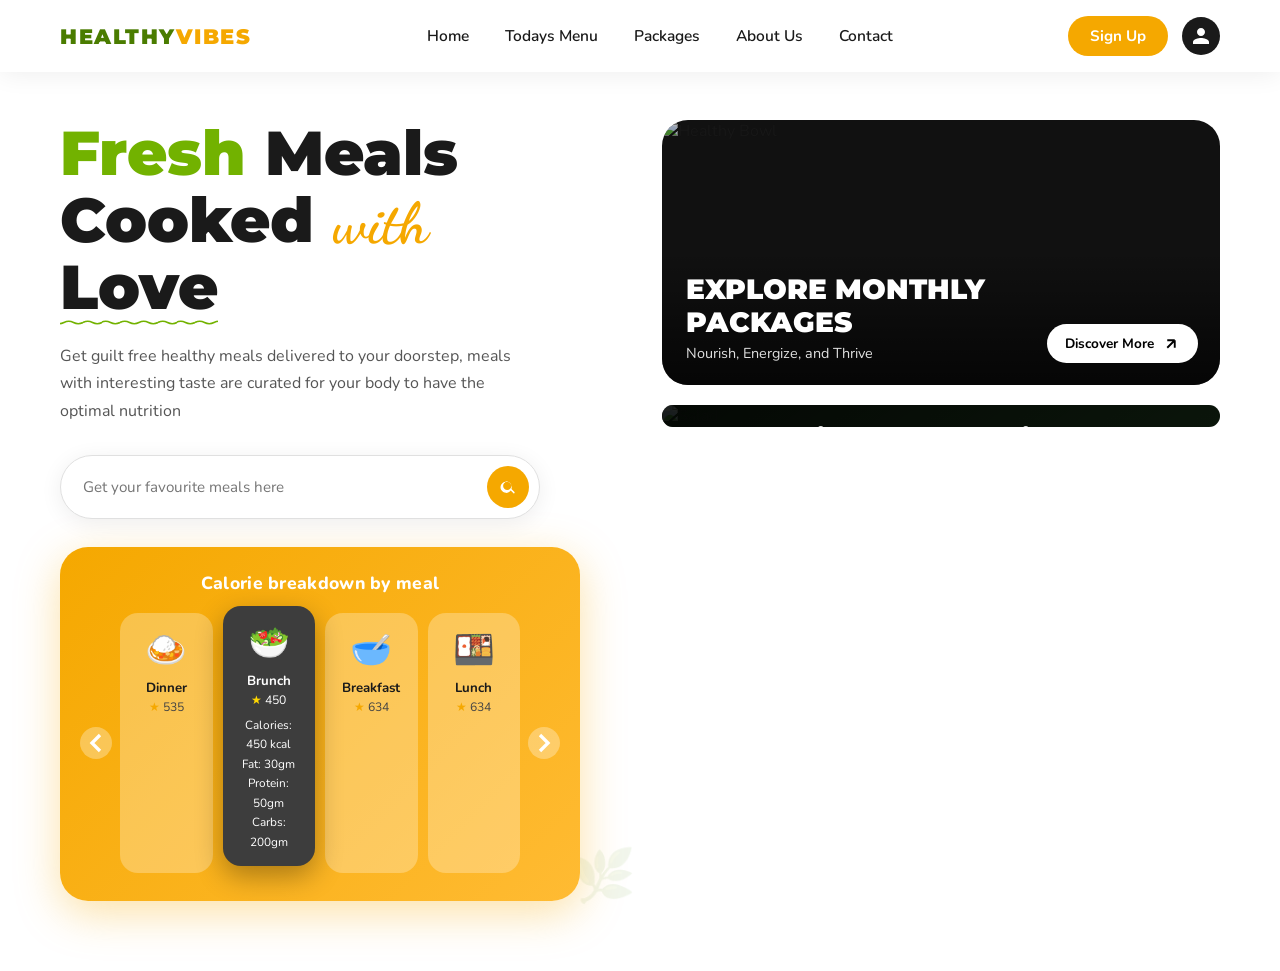
==== commit da6694ed: "Update team member names and contact information" ====
--- a/index.html
+++ b/index.html
@@ -993,19 +993,19 @@
     <div class="team-grid">
       <div class="team-card rev">
         <div class="team-avatar" style="background:linear-gradient(135deg,#a8edea,#fed6e3);">👩‍🍳</div>
-        <h4>Meera Joshi</h4>
+        <h4>ABC</h4>
         <div class="role">Head Chef & Co-Founder</div>
         <p>Culinary Institute of India graduate with 12 years of restaurant experience. Meera ensures every meal tastes as good as it looks.</p>
       </div>
       <div class="team-card rev" style="transition-delay:.15s">
         <div class="team-avatar" style="background:linear-gradient(135deg,#fccb90,#d57eeb);">🧑‍💼</div>
-        <h4>Rohan Desai</h4>
+        <h4>XYZ</h4>
         <div class="role">CEO & Co-Founder</div>
         <p>IIM Pune alumnus and fitness enthusiast who quit corporate life to build the meal subscription service he always wished existed.</p>
       </div>
       <div class="team-card rev" style="transition-delay:.3s">
         <div class="team-avatar" style="background:linear-gradient(135deg,#43e97b,#38f9d7);">👩‍⚕️</div>
-        <h4>Dr. Anita Kulkarni</h4>
+        <h4>MNO</h4>
         <div class="role">Chief Nutritionist</div>
         <p>PhD in Nutritional Sciences from AIIMS. Anita designs all our meal plans to ensure optimal macros, micros and overall wellbeing.</p>
       </div>
@@ -1061,7 +1061,7 @@
         <div class="cinfo-icon yellow">📍</div>
         <div class="cinfo-text">
           <strong>Our Kitchen</strong>
-          <span>12, Green Valley Road, Kothrud,<br>Pune – 411038, Maharashtra</span>
+          <span> Katraj <br>Pune,Maharashtra</span>
         </div>
       </div>
 
@@ -1069,7 +1069,7 @@
         <div class="cinfo-icon green">📞</div>
         <div class="cinfo-text">
           <strong>Call / WhatsApp</strong>
-          <span>+91 98765 43210<br>Mon – Sat, 8 AM – 9 PM</span>
+          <span>+91 9000000000<br>Mon – Sat, 8 AM – 9 PM</span>
         </div>
       </div>
 
@@ -1151,7 +1151,7 @@
 
   <!-- Map placeholder -->
   <div class="map-strip">
-    📍 &nbsp; We're located in Kothrud, Pune — Come visit our kitchen!
+    📍 &nbsp; We're located in Katraj, Pune
   </div>
 
 </div><!-- /#contact -->
@@ -1185,7 +1185,7 @@
       <p style="font-size:.88rem;color:#555;line-height:1.75;">
         ✅ Fresh Garden Salad &nbsp;|&nbsp; ✅ Steamed Seasonal Vegetables<br>
         ✅ Probiotic Greek Yogurt &nbsp;|&nbsp; ✅ 40–60gm Protein Per Meal<br>
-        💰 Price: ₹9,500/- Monthly Subscription
+        💰 Price: ₹4,500/- Monthly Subscription
       </p>
     </div>
     <button class="btn-buy" style="margin-top:18px;" onclick="showPage('packages');closeM('discoverModal')">View Full Packages →</button>
